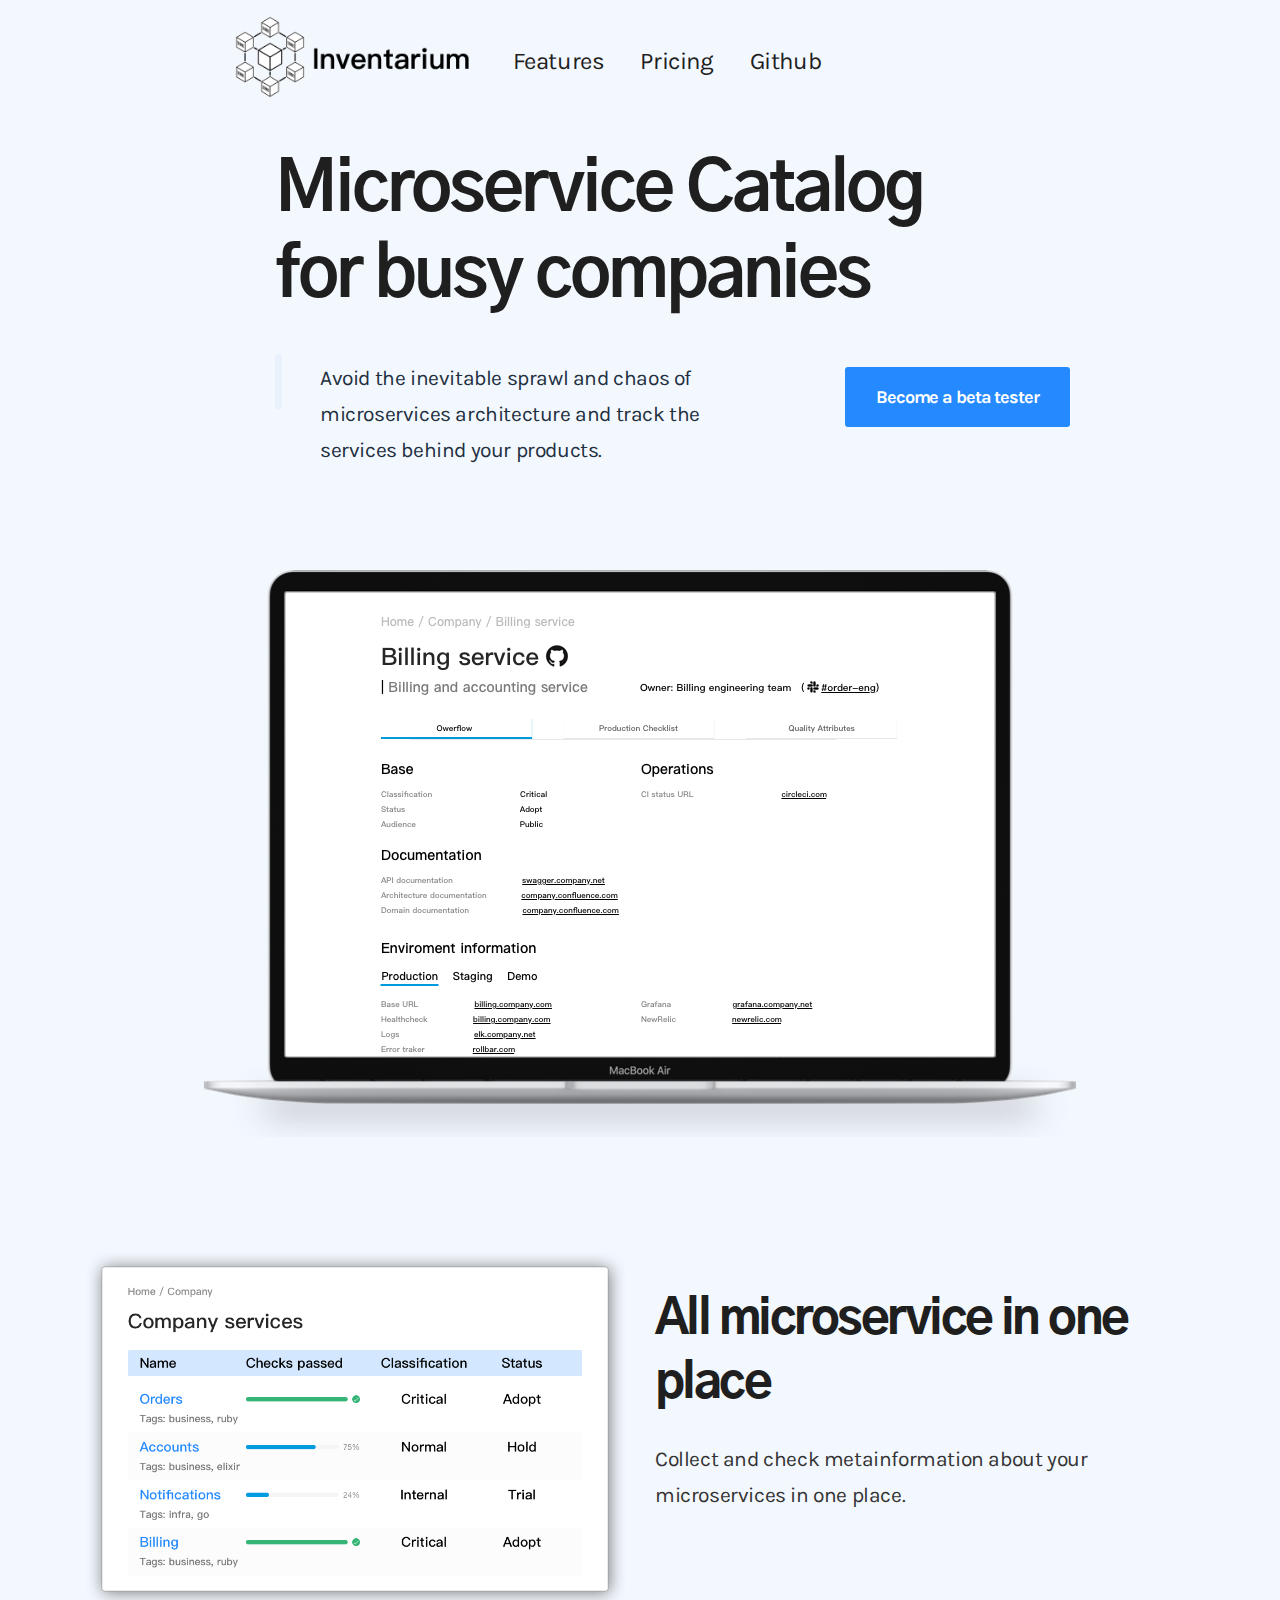
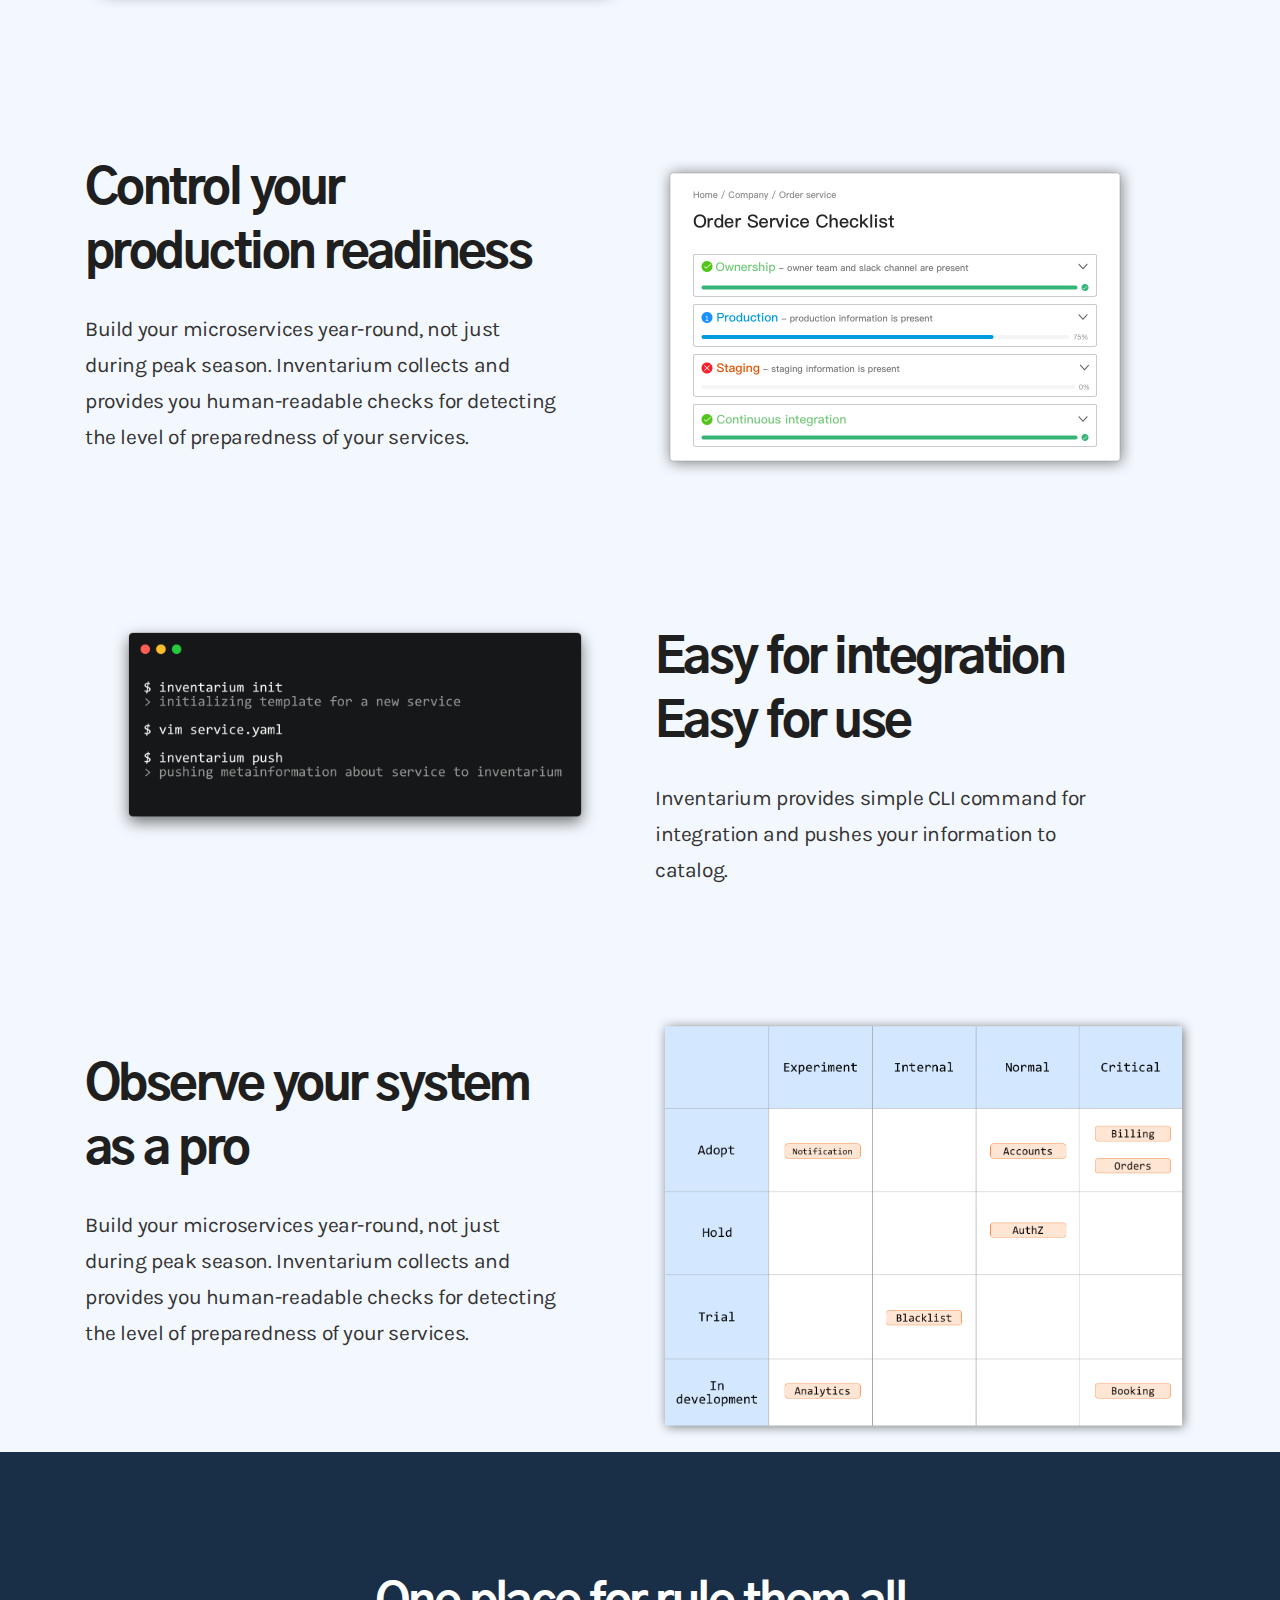
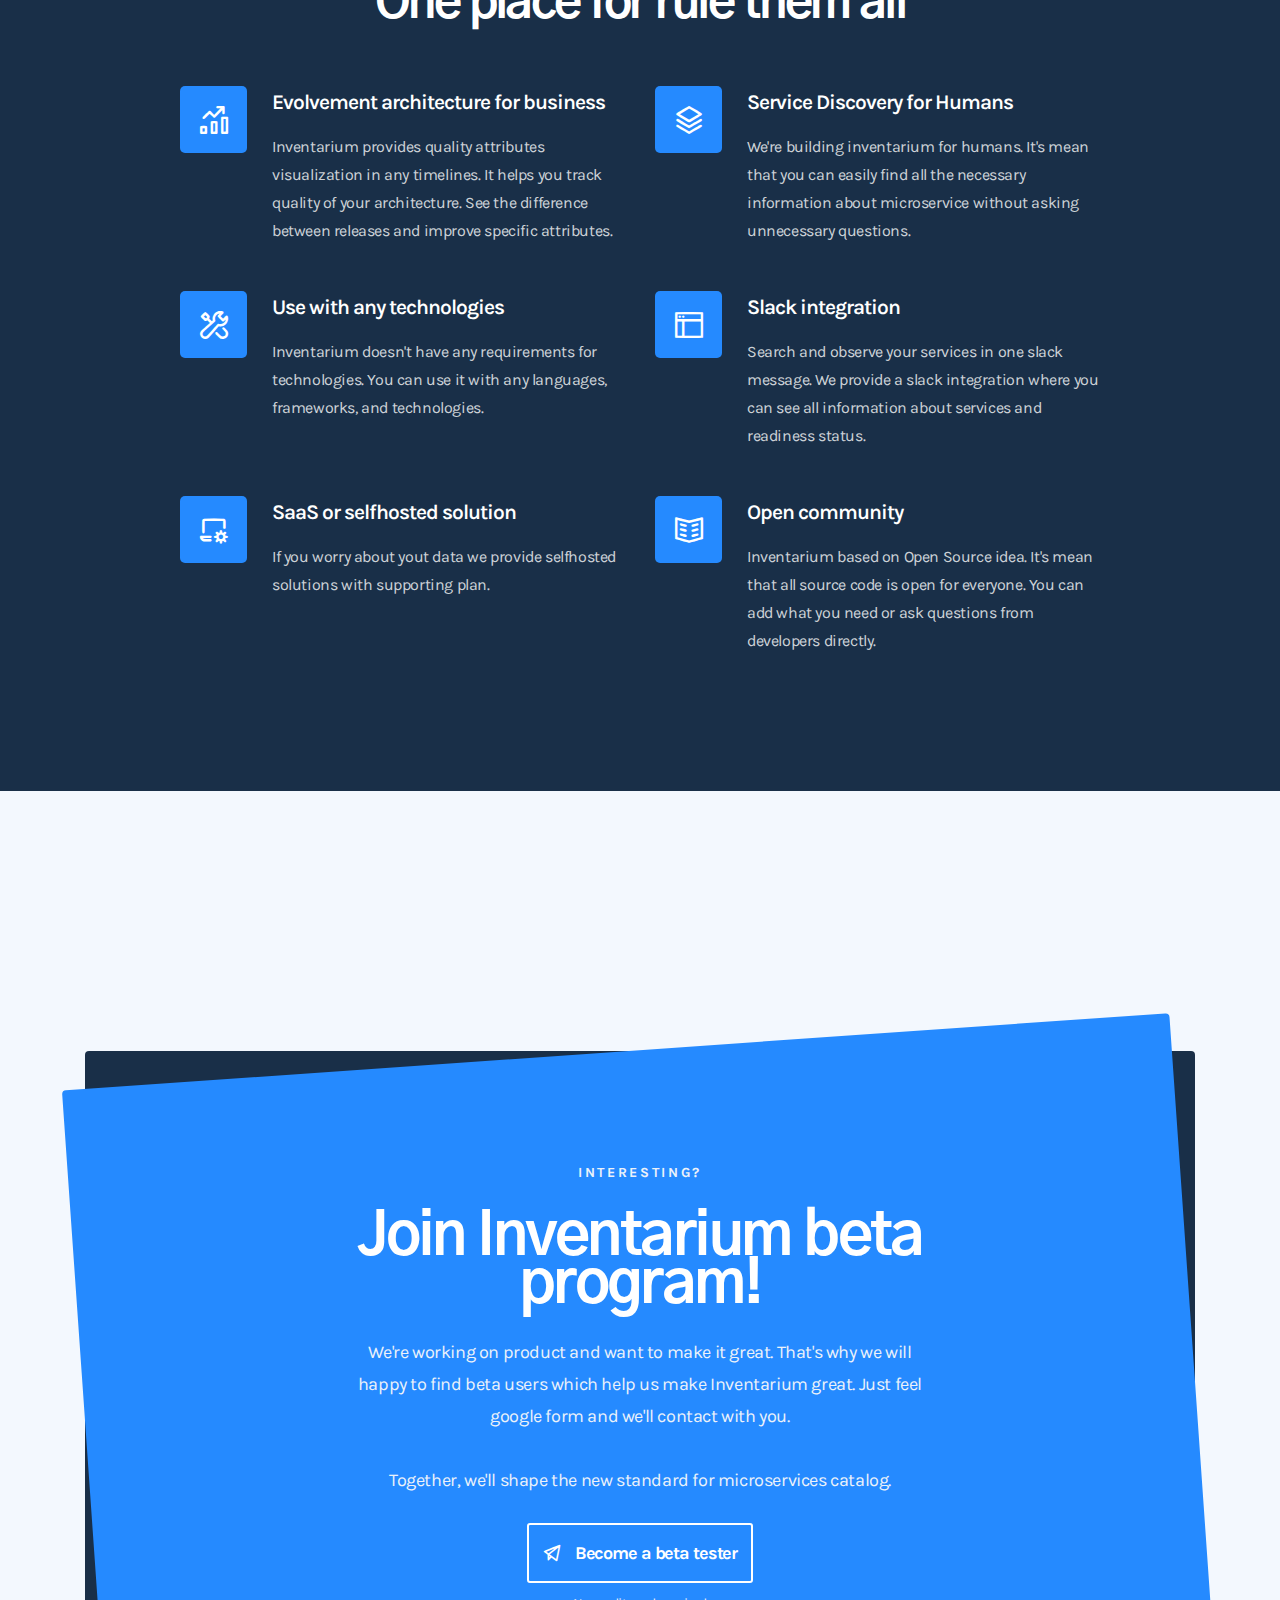
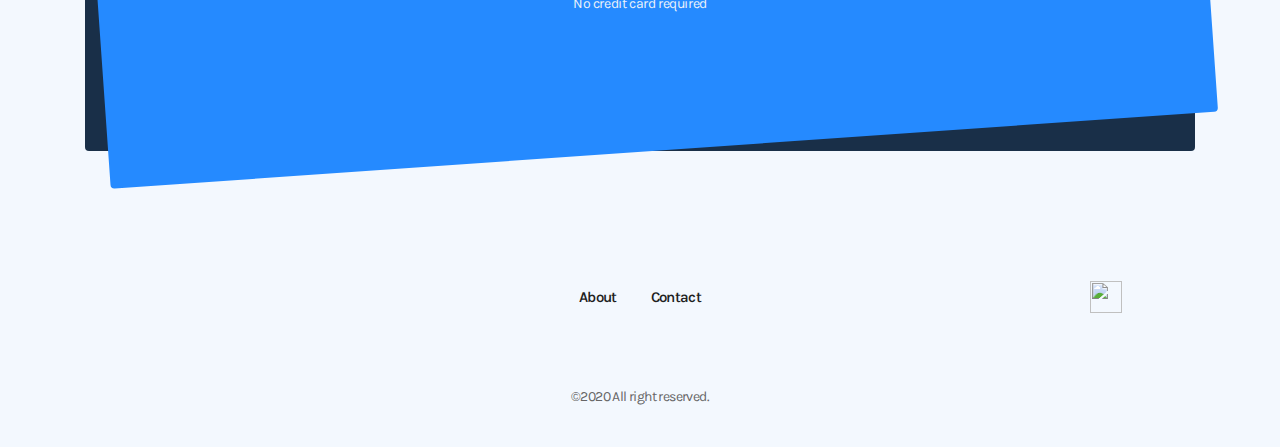
==== index.html @ 191ea0f0 "Fix css" ====
<!DOCTYPE html>
<html lang="en">
  <head>
    <meta charset="utf-8">
    <meta http-equiv="X-UA-Compatible" content="IE=edge">
    <meta name="description" content="Microservice Catalog for busy companies" />
    <meta name="keywords" content="microservice catalog inventory inventarium services architecture"/>
    <meta name="author" content="Anton Davydov">
    <meta content="width=device-width, initial-scale=1.0" name="viewport" />
    <link href="/images/favicon.ico" rel="icon" type="image/ico" />

    <title>Inventarium | Microservice Catalog for busy companies</title>

    <link rel="stylesheet" href="./plugins/bootstrap-4.3.1/css/bootstrap.min.css">
    <link rel="stylesheet" href="./plugins/meanmenu/meanmenu.css">
    <!-- fonts -->
    <link rel="stylesheet" href="./fonts/ep-icon-fonts/css/ep-font.css">

    <link rel="stylesheet" href="./stylesheets/index.css" />

    <!-- Vendor JS-->
    <script src="./plugins/jquery/jquery.min.js"></script>
    <!-- Plugins JS -->
    <script src="./plugins/slick-1.8.1/slick.min.js"></script>
    <script src="./plugins/meanmenu/jquery.meanmenu.js"></script>
    <script src="./js/active.js"></script>
  </head>
  <body>
    <div class="landing-wrapper">
      <header class="site-header">
        <div class="container">
          <div class="row justify-content-center align-items-center position-relative">
            <div class="col-sm-4 col-6 col-lg-4 col-xl-3 order-lg-1">
              <div class="brand">
                <a href=""><img src="images/main-logo.png" alt="" /></a>
              </div>
            </div>

            <div class="col-sm-4 col-6 col-lg-9 col-xl-6 position-static order-lg-2">
              <div class="main-navigation">
                <ul class="main-menu">
                  <li class="menu-item"><a href="#features">Features</a></li>
                  <li class="menu-item"><a href="#pricing">Pricing</a></li>

                  <li class="menu-item"><a href="https://github.com/inventarium-org">Github</a></li>
                </ul>
              </div>
              <div class="mobile-menu"></div>
            </div>

          </div>
        </div>
      </header>

      <div class="hero-area pt-4 pt-lg-5">
        <div class="float-shapes">
        </div>
        <div class="container">
          <div class="row justify-content-center justify-content-lg-start">
            <div class="col-md-8 col-lg-8 offset-lg-2">
              <h1 class="main-title">Microservice Catalog for busy companies</h1>
            </div>
            <div class="col-md-8 col-lg-6 offset-lg-2">
              <div class="hero-content-wrapper">
                <div class="main-content">
                  <p>Avoid the inevitable sprawl and chaos of microservices architecture and track the services behind your products.</p>
                </div>
              </div>
            </div>
            <div class="col-lg-4 pt-lg-5">
              <div class="hero-btn">
                <a href="https://forms.gle/z79VSHeKdXQf4sD47" class="btn btn--primary btn-height-60">Become a beta tester</a>
              </div>
            </div>
            <div class="col-lg-12">
              <div class="hero-img">
                <img src="images/service-main.png" alt="">
              </div>
            </div>
          </div>

        </div>
      </div>

      <!-- Client-Section -->

      <!-- <section class="client&#45;section"> -->
      <!--     <div class="container"> -->
      <!--         <div class="client&#45;brand&#45;wrapper"> -->
      <!--             <div class="single&#45;brand"> -->
      <!--                 <img src="images/logo&#45;5.png" alt=""/> -->
      <!--             </div> -->
      <!--          -->
      <!--             <div class="single&#45;brand"> -->
      <!--                 <img src="images/logo&#45;4.png" alt=""> -->
      <!--             </div> -->
      <!--          -->
      <!--             <div class="single&#45;brand"> -->
      <!--                 <img src="images/logo&#45;3.png" alt=""> -->
      <!--             </div> -->
      <!--          -->
      <!--             <div class="single&#45;brand"> -->
      <!--                 <img src="images/logo&#45;2.png" alt=""> -->
      <!--             </div> -->
      <!--          -->
      <!--             <div class="single&#45;brand"> -->
      <!--                 <img src="images/logo&#45;1.png" alt=""> -->
      <!--             </div> -->
      <!--         </div> -->
      <!--  -->
      <!--     </div> -->
      <!-- </section> -->

      <!-- Content Area 01-->
      <section class="content-section-01" id="features">
        <div class="container">
          <div class="row">
            <div class="col-lg-6 col-md-6 col-sm-8">
              <div class="content-image">
                <img src="./images/services-list.png" alt="">
              </div>
            </div>

            <div class="col-lg-6  col-md-6">
              <div class="content-right-content">
                <h2>All microservice in one place</h2>
                <p>
                  Collect and check metainformation about your microservices in one place.
                </p>
              </div>
            </div>
          </div>
        </div>
      </section>

      <!-- Content Area 02 -->
      <section class="content-section-02">
        <div class="container">
          <div class="row ">
            <div class="col-xl-6 col-sm-10 col-md-6 col-10 order-md-2 offset-m-1 d-md-block">
              <div class="content-image content-right-content">
                <img src="./images/checklist.png" alt="">
              </div>
            </div>
            <div class="col-xl-6 col-sm-12 col-md-6 order-md-1">
              <div class="content-text content-left-content">
                <h2>Control your production readiness</h2>
                <p>
                  Build your microservices year-round, not just during peak season.
                  Inventarium collects and provides you human-readable checks for detecting the level of preparedness of your services.
                </p>
              </div>
            </div>
          </div>
        </div>
      </section>


      <!-- Content Area -->
      <section class="content-section-03">
        <div class="container">
          <div class="row">
            <div class="col-xl-6 col-sm-6 col-md-6 col-10 d-md-block">
              <div class="content-img">
                <img src="./images/content-cli-usage.png" alt="">
              </div>
            </div>
            <div class="col-xl-6 col-md-6 offset-m-1 col-sm-12">
              <div class="content-right-content">
                <h2>Easy for integration
                  <br />
                  Easy for use</h2>
                <p>
                Inventarium provides simple CLI command for integration and pushes your information to catalog.
                </p>
              </div>
            </div>
          </div>
        </div>
      </section>

      <section class="content-section-04">
        <div class="container">
          <div class="row ">
            <div class="col-xl-6 col-sm-10 col-md-6 col-10 order-md-2 offset-m-1 d-md-block">
              <div class="content-image">
                <img src="./images/attributes-matrix.png" alt="">
              </div>
            </div>
            <div class="col-xl-6 col-sm-12 col-md-6 order-md-1">
              <div class="content-text content-left-content">
                <h2>Observe your system as a pro</h2>
                <p>
                  Build your microservices year-round, not just during peak season.
                  Inventarium collects and provides you human-readable checks for detecting the level of preparedness of your services.
                </p>
              </div>
            </div>
          </div>
        </div>
      </section>

      <section class="content-section-04">
        <div class="container">
          <div class="row ">
            <br />
          </div>
        </div>
      </section>

      <!-- Feature Area-->
      <section class="feature-section">
        <div class="container">
          <div class="row justify-content-center">
            <div class="col-lg-8">
              <div class="section-title">
                <h2>One place for rule them all</h2>
                <p>
                </p>
              </div>
            </div>
          </div>
          <div class="row justify-content-center">
            <div class="col-lg-10">
              <div class="row mb-d-30">
                <div class="col-sm-6 mb--30">
                  <div class="feature-widget">
                    <div class="widget-icon">
                      <i class="icon icon-chart-bar-33"></i>
                    </div>
                    <div class="content">
                      <h5>Evolvement architecture for business</h5>
                      
                      <p>
                        Inventarium provides quality attributes visualization in any timelines.
                        It helps you track quality of your architecture. See the difference between releases and improve specific attributes.
                      </p>
                    </div>
                  </div>
                </div>
                <div class="col-sm-6 mb--30">
                  <div class="feature-widget">
                    <div class="widget-icon">
                      <i class="icon icon-layers-3"></i>
                    </div>
                    <div class="content">
                      <h5>Service Discovery for Humans</h5>
                      <p>
                        We're building inventarium for humans. It's mean that you can easily find all the necessary information about microservice without asking unnecessary questions.
                      </p>
                    </div>
                  </div>
                </div>
                <div class="col-sm-6 mb--30">
                  <div class="feature-widget">
                    <div class="widget-icon">
                      <i class="icon icon-settings"></i>
                    </div>
                    <div class="content">
                      <h5>Use with any technologies</h5>
                      <p>
                        Inventarium doesn't have any requirements for technologies. You can use it with any languages, frameworks, and technologies.
                      </p>
                    </div>
                  </div>
                </div>
                <div class="col-sm-6 mb--30">
                  <div class="feature-widget">
                    <div class="widget-icon">
                      <i class="icon icon-webpage"></i>
                    </div>
                    <div class="content">
                      <h5>Slack integration</h5>
                      <p>
                        Search and observe your services in one slack message. We provide a slack integration where you can see all information about services and readiness status.
                      </p>
                    </div>
                  </div>
                </div>
                <div class="col-sm-6 mb--30">
                  <div class="feature-widget">
                    <div class="widget-icon">
                      <i class="icon icon-l-settings"></i>
                    </div>
                    <div class="content">
                      <h5>SaaS or selfhosted solution</h5>
                      <p>
                        If you worry about yout data we provide selfhosted solutions with supporting plan.
                      </p>
                    </div>
                  </div>
                </div>
                <div class="col-sm-6 mb--30">
                  <div class="feature-widget">
                    <div class="widget-icon">
                      <i class="icon icon-book-open-2"></i>
                    </div>
                    <div class="content">
                      <h5>Open community</h5>
                      <p>
                        Inventarium based on Open Source idea. It's mean that all source code is open for everyone. You can add what you need or ask questions from developers directly.
                      </p>
                    </div>
                  </div>
                </div>
              </div>
            </div>
          </div>
        </div>
      </section>

      <!-- Testimonial Area  TODO: introduce it in future -->
      <section class="testimonial-section">
        <div class="container">
          <div class="row justify-content-center">
            <div class="col-lg-8">
              <!-- <div class="section&#45;title"> -->
              <!--   <h2>30,000+ Customers Trust Us</h2> -->
              <!--   <p>We designed and tested prototypes that helped identify pain points in the account -->
              <!--   creation process. Together, we shaped the new standard.</p> -->
              <!-- </div> -->
            </div>
          </div>
        </div>
      </section>

      <!-- Cta Section -->
      <section class="cta-section">
        <div class="container">
          <div class="cta-inner-wrapper">
            <div class="row justify-content-center">
              <div class="col-xl-7 col-lg-8">
                <div class="cta-content">
                  <span class="title-small-text">Interesting?</span>

                  <h2>Join Inventarium beta program!</h2>

                  <p>
                    We're working on product and want to make it great. That's why we will happy to find beta users which help us make Inventarium great. Just feel google form and we'll contact with you.
                    <br />
                    <br />
                    Together, we'll shape the new standard for microservices catalog.
                  </p>

                  <div class="cta-btn">
                    <a href="https://forms.gle/z79VSHeKdXQf4sD47" class="btn btn-outlined--white btn-with-icon btn-height-100">
                      <i class="icon icon-send"></i> Become a beta tester
                    </a>

                    <p class="extra-info-text">No credit card required</p>
                  </div>
                </div>
              </div>
            </div>
          </div>
        </div>
      </section>

      <section class="footer-section">
        <div class="container">
          <div class="row align-items-center text-center">
            <div class="col-lg-2 col-md-3 ">
            </div>

            <div class="col-lg-6 col-md-6  offset-lg-1">
              <ul class="nav footer-nav">
                <li class="nav-item">
                  <a class="nav-link active" href="#">About </a>
                </li>
                <li class="nav-item">
                  <a class="nav-link" href="#">Contact</a>
                </li>
              </ul>
            </div>


            <div class="col-lg-2 col-md-3 offset-lg-1">
              <ul class="footer-social-list">
                <li>
                  <a href="https://github.com/inventarium-org">
                    <img height="32" width="32" src="https://unpkg.com/simple-icons@v2/icons/github.svg" />
                  </a>
                </li>
              </ul>
            </div>

          </div>
          <div class="copyright">
            <p>©2020 All right reserved. </p>
          </div>
        </div>
      </section>
    </div>

    <!-- Global site tag (gtag.js) - Google Analytics -->
    <script async src="https://www.googletagmanager.com/gtag/js?id=UA-89570219-3"></script>
    <script>
      window.dataLayer = window.dataLayer || [];
      function gtag(){dataLayer.push(arguments);}
      gtag('js', new Date());

      gtag('config', 'UA-89570219-3');
    </script>
  </body>
</html>
---- fonts/ep-icon-fonts/css/ep-font.css ----
/*--------------------------------

ep Web Font
Generated using nucleoapp.com

-------------------------------- */
@font-face {
  font-family: 'ep';
  src: url('../fonts/ep.eot');
  src: url('../fonts/ep.eot') format('embedded-opentype'), url('../fonts/ep.woff2') format('woff2'), url('../fonts/ep.woff') format('woff'), url('../fonts/ep.ttf') format('truetype'), url('../fonts/ep.svg') format('svg');
  font-weight: normal;
  font-style: normal;
}
/*------------------------
	base class definition
-------------------------*/
.icon {
  display: inline-block;
  font: normal normal normal 1em/1 'ep';
  speak: none;
  text-transform: none;
  /* Better Font Rendering */
  -webkit-font-smoothing: antialiased;
  -moz-osx-font-smoothing: grayscale;
}
/*------------------------
  change icon size
-------------------------*/
/* relative units */
.icon-sm {
  font-size: 0.8em;
}
.icon-lg {
  font-size: 1.2em;
}
/* absolute units */
.icon-16 {
  font-size: 16px;
}
.icon-32 {
  font-size: 32px;
}
/*----------------------------------
  add a square/circle background
-----------------------------------*/
.icon-bg-square,
.icon-bg-circle {
  padding: 0.35em;
  background-color: #eee;
}
.icon-bg-circle {
  border-radius: 50%;
}
/*------------------------------------
  use icons as list item markers
-------------------------------------*/
.icon-ul {
  padding-left: 0;
  list-style-type: none;
}
.icon-ul > li {
  display: flex;
  align-items: flex-start;
  line-height: 1.4;
}
.icon-ul > li > .icon {
  margin-right: 0.4em;
  line-height: inherit;
}
/*------------------------
  spinning icons
-------------------------*/
.icon-is-spinning {
  -webkit-animation: icon-spin 2s infinite linear;
  -moz-animation: icon-spin 2s infinite linear;
  animation: icon-spin 2s infinite linear;
}
@-webkit-keyframes icon-spin {
  0% {
    -webkit-transform: rotate(0deg);
  }
  100% {
    -webkit-transform: rotate(360deg);
  }
}
@-moz-keyframes icon-spin {
  0% {
    -moz-transform: rotate(0deg);
  }
  100% {
    -moz-transform: rotate(360deg);
  }
}
@keyframes icon-spin {
  0% {
    -webkit-transform: rotate(0deg);
    -moz-transform: rotate(0deg);
    -ms-transform: rotate(0deg);
    -o-transform: rotate(0deg);
    transform: rotate(0deg);
  }
  100% {
    -webkit-transform: rotate(360deg);
    -moz-transform: rotate(360deg);
    -ms-transform: rotate(360deg);
    -o-transform: rotate(360deg);
    transform: rotate(360deg);
  }
}
/*------------------------
  rotated/flipped icons
-------------------------*/
.icon-rotate-90 {
  filter: progid:DXImageTransform.Microsoft.BasicImage(rotation=1);
  -webkit-transform: rotate(90deg);
  -moz-transform: rotate(90deg);
  -ms-transform: rotate(90deg);
  -o-transform: rotate(90deg);
  transform: rotate(90deg);
}
.icon-rotate-180 {
  filter: progid:DXImageTransform.Microsoft.BasicImage(rotation=2);
  -webkit-transform: rotate(180deg);
  -moz-transform: rotate(180deg);
  -ms-transform: rotate(180deg);
  -o-transform: rotate(180deg);
  transform: rotate(180deg);
}
.icon-rotate-270 {
  filter: progid:DXImageTransform.Microsoft.BasicImage(rotation=3);
  -webkit-transform: rotate(270deg);
  -moz-transform: rotate(270deg);
  -ms-transform: rotate(270deg);
  -o-transform: rotate(270deg);
  transform: rotate(270deg);
}
.icon-flip-y {
  filter: progid:DXImageTransform.Microsoft.BasicImage(rotation=0);
  -webkit-transform: scale(-1, 1);
  -moz-transform: scale(-1, 1);
  -ms-transform: scale(-1, 1);
  -o-transform: scale(-1, 1);
  transform: scale(-1, 1);
}
.icon-flip-x {
  filter: progid:DXImageTransform.Microsoft.BasicImage(rotation=2);
  -webkit-transform: scale(1, -1);
  -moz-transform: scale(1, -1);
  -ms-transform: scale(1, -1);
  -o-transform: scale(1, -1);
  transform: scale(1, -1);
}
/*------------------------
	icons
-------------------------*/

.icon-cloud-download-95::before {
  content: "\ea02";
}

.icon-home-minimal::before {
  content: "\ea03";
}

.icon-single-04::before {
  content: "\ea04";
}

.icon-users-mm::before {
  content: "\ea05";
}

.icon-webpage::before {
  content: "\ea06";
}

.icon-layout-25::before {
  content: "\ea07";
}

.icon-analytics::before {
  content: "\ea08";
}

.icon-chart-pie-36::before {
  content: "\ea09";
}

.icon-chart-bar-33::before {
  content: "\ea0a";
}

.icon-single-copy-06::before {
  content: "\ea0b";
}

.icon-home::before {
  content: "\ea0c";
}

.icon-single-content-03::before {
  content: "\ea0d";
}

.icon-bell-53::before {
  content: "\ea0e";
}

.icon-email-84::before {
  content: "\ea0f";
}

.icon-send::before {
  content: "\ea10";
}

.icon-at-sign::before {
  content: "\ea11";
}

.icon-attach-87::before {
  content: "\ea12";
}

.icon-edit-72::before {
  content: "\ea13";
}

.icon-tail-right::before {
  content: "\ea14";
}

.icon-minimal-right::before {
  content: "\ea15";
}

.icon-tail-left::before {
  content: "\ea16";
}

.icon-minimal-left::before {
  content: "\ea17";
}

.icon-tail-up::before {
  content: "\ea18";
}

.icon-minimal-up::before {
  content: "\ea19";
}

.icon-minimal-down::before {
  content: "\ea1a";
}

.icon-tail-down::before {
  content: "\ea1b";
}

.icon-settings-gear-64::before {
  content: "\ea1c";
}

.icon-settings::before {
  content: "\ea1d";
}

.icon-menu-dots::before {
  content: "\ea1e";
}

.icon-menu-left::before {
  content: "\ea1f";
}

.icon-funnel-40::before {
  content: "\ea20";
}

.icon-filter::before {
  content: "\ea21";
}

.icon-preferences-circle::before {
  content: "\ea22";
}

.icon-check-2::before {
  content: "\ea23";
}

.icon-cart-simple::before {
  content: "\ea24";
}

.icon-cart-9::before {
  content: "\ea25";
}

.icon-card-update::before {
  content: "\ea26";
}

.icon-basket::before {
  content: "\ea27";
}

.icon-check-circle-07::before {
  content: "\ea28";
}

.icon-simple-remove::before {
  content: "\ea29";
}

.icon-circle-remove::before {
  content: "\ea2a";
}

.icon-alert-circle-exc::before {
  content: "\ea2b";
}

.icon-bug::before {
  content: "\ea2c";
}

.icon-share-66::before {
  content: "\ea2d";
}

.icon-time-3::before {
  content: "\ea2e";
}

.icon-time::before {
  content: "\ea2f";
}

.icon-coffee::before {
  content: "\ea30";
}

.icon-smile::before {
  content: "\ea31";
}

.icon-sad::before {
  content: "\ea32";
}

.icon-broken-heart::before {
  content: "\ea33";
}

.icon-heart-2::before {
  content: "\ea34";
}

.icon-pin-3::before {
  content: "\ea35";
}

.icon-marker-3::before {
  content: "\ea36";
}

.icon-globe-2::before {
  content: "\ea37";
}

.icon-world-2::before {
  content: "\ea38";
}

.icon-phone-2::before {
  content: "\ea39";
}

.icon-check-square-11::before {
  content: "\ea3a";
}

.icon-wallet-90::before {
  content: "\ea3b";
}

.icon-credit-card::before {
  content: "\ea3c";
}

.icon-payment::before {
  content: "\ea3d";
}

.icon-tag::before {
  content: "\ea3e";
}

.icon-tag-cut::before {
  content: "\ea3f";
}

.icon-tag-content::before {
  content: "\ea40";
}

.icon-flag-diagonal-33::before {
  content: "\ea41";
}

.icon-triangle-right-17::before {
  content: "\ea47";
}

.icon-puzzle-10::before {
  content: "\ea48";
}

.icon-triangle-right-17-2::before {
  content: "\ea49";
}

.icon-btn-play::before {
  content: "\ea4a";
}

.icon-btn-play-2::before {
  content: "\ea4b";
}

.icon-menu-34::before {
  content: "\ea4c";
}

.icon-menu-left-2::before {
  content: "\ea4d";
}

.icon-heart-2-2::before {
  content: "\ea4e";
}

.icon-single-04-2::before {
  content: "\ea4f";
}

.icon-users-mm-2::before {
  content: "\ea50";
}

.icon-l-settings::before {
  content: "\ea51";
}

.icon-book-open-2::before {
  content: "\ea52";
}

.icon-layers-3::before {
  content: "\ea53";
}


.icon-tablet-mobile::before {
  content: "\ea5b";
}

.icon-logo-github {
}
---- stylesheets/index.css ----
/* ------------------------- SETTING start ------------------------------- */
/*=== Media Query ===*/
/* Reset CSS */
@import url("https://fonts.googleapis.com/css?family=Karla:400,400i,700,700i&display=swap");
@import url("https://fonts.googleapis.com/css?family=Gothic+A1:100,200,300,400,500,600,700,800,900&display=swap");
* {
  margin: 0;
  padding: 0;
  -webkit-box-sizing: border-box;
          box-sizing: border-box;
}

body {
  font-family: 'Karla', sans-serif;
  font-size: 14px;
  line-height: 1;
  color: #1f1f1f;
}

h1,
h2,
h3,
h4,
h5,
h6 {
  padding: 0;
  margin: 0;
  line-height: 1;
  font-weight: 700;
}

a,
span {
  display: inline-block;
}

a {
  -webkit-transition: 0.4s;
  transition: 0.4s;
  color: inherit;
}

a:focus {
  outline: none !important;
}

a:hover {
  text-decoration: none;
}

a:visited {
  text-decoration: none;
}

input[type=number]::-webkit-inner-spin-button,
input[type=number]::-webkit-outer-spin-button {
  -webkit-appearance: none;
  margin: 0;
}

ul {
  list-style: none;
  margin: 0;
}

img {
  max-width: 100%;
}

p {
  line-height: 26px;
  font-size: 15px;
}

p.lg {
  font-size: 16px;
}

p.sm {
  font-size: 12px;
}

@media (min-width: 768px) {
  p {
    line-height: 32px;
  }
}

span {
  font-size: 12px;
}

.btn:focus,
.btn:active {
  -webkit-box-shadow: none;
          box-shadow: none;
}

button {
  cursor: pointer;
  background: transparent;
  border: none;
}

button:focus {
  outline: none;
}

.card {
  border: none;
  border-radius: 0;
}

/* Slick Slider Resets */
.slick-slide:focus {
  outline: none;
}

.slick-slide:focus a:focus {
  outline: none;
}

input[type="number"]::-webkit-outer-spin-button,
input[type="number"]::-webkit-inner-spin-button {
  -webkit-appearance: none;
  margin: 0;
}

input[type="number"] {
  -moz-appearance: textfield;
}

/* Common Classes */
.section-padding {
  padding-top: 120px;
  padding-bottom: 120px;
}

/* Typography */
.title-large {
  font-size: 38px;
}

.title-mid {
  font-size: 21px;
}

/* Background Image */
.bg-image {
  background-size: cover;
  background-position: center;
  background-repeat: no-repeat;
}

/* Buttons */
.btn {
  font-family: 'Karla', sans-serif;
  letter-spacing: -1.12px;
  font-weight: 700;
  font-size: 18px;
  -webkit-transition: .4s;
  transition: .4s;
  border-radius: 3px;
  display: -webkit-inline-box;
  display: -ms-inline-flexbox;
  display: inline-flex;
  -webkit-box-align: center;
      -ms-flex-align: center;
          align-items: center;
  -webkit-box-pack: center;
      -ms-flex-pack: center;
          justify-content: center;
  height: 50px;
}

.btn--primary {
  background-color: #258aff;
  color: #FFF;
}

.btn--primary:hover {
  background-color: rgba(37, 138, 255, 0.8);
  color: #fff;
}

.btn-outlined--primary {
  background-color: transparent;
  color: #258aff;
  border: 2px solid #258aff;
}

.btn-outlined--primary:hover {
  background-color: #258aff;
  color: #fff;
}

.btn-outlined--white {
  color: #fff;
  border: 2px solid #fff;
}

.btn-outlined--white:hover {
  background-color: #fff;
  color: #000;
  border-color: #fff;
}

.btn-height-60 {
  height: 60px;
  padding-right: 30px;
  padding-left: 30px;
}

/* Go from zero to full opacity */
@-webkit-keyframes fadeEffect {
  from {
    opacity: 0;
  }
  to {
    opacity: 1;
  }
}
@keyframes fadeEffect {
  from {
    opacity: 0;
  }
  to {
    opacity: 1;
  }
}

/* Margin  */
.mb-d-30 {
  margin-bottom: -30px;
}

.mb--30 {
  margin-bottom: 30px;
}

.mb--65 {
  margin-bottom: 65px;
}

.rotate-45 {
  -webkit-transform: rotate(45deg);
          transform: rotate(45deg);
}

.form-control:focus {
  -webkit-box-shadow: none;
          box-shadow: none;
}
/*# sourceMappingURL=settings.css.map */

/* ------------------------- SETTING END ------------------------------- */

.landing-wrapper {
  background: #f3f8fe;
}

/* /////////////////////////// 
    Header Area
//////////////////////////// */
@media (min-width: 768px) {
  .site-header {
    padding-top: 20px;
  }
}

@media (min-width: 992px) {
  .site-header {
    padding-top: 15px;
  }
}

.main-navigation {
  margin-top: 8px;
}

.site-header .main-menu {
  margin: 0 -18px;
}

@media (min-width: 992px) {
  .main-menu {
    display: -webkit-box;
    display: -ms-flexbox;
    display: flex;
  }
}

@media (min-width: 992px) {
  .main-menu > li > a {
    font-size: 24px;
    font-weight: 400;
    letter-spacing: -0.4px;
    color: #1f1f1f;
    padding: 18px;
  }
}

.main-menu > li > a:hover {
  color: #258aff;
}

@media (min-width: 992px) {
  .main-menu .has-dropdown {
    position: relative;
    z-index: 99;
  }
}

@media (min-width: 992px) {
  .main-menu .has-dropdown:hover .menu-dropdown {
    top: 100%;
    opacity: 1;
    pointer-events: visible;
  }
}

.main-menu .has-dropdown:hover .menu-dropdown p {
  margin-bottom: 0;
}

@media (min-width: 992px) {
  .main-menu .menu-dropdown {
    display: -webkit-box;
    display: -ms-flexbox;
    display: flex;
    top: 110%;
    position: absolute;
    -ms-flex-wrap: wrap;
        flex-wrap: wrap;
    min-width: 530px;
    -webkit-box-shadow: 0 12px 24px rgba(0, 0, 0, 0.03);
            box-shadow: 0 12px 24px rgba(0, 0, 0, 0.03);
    border-radius: 8px;
    border: 1px solid #e5e5e5;
    background-color: #ffffff;
    padding: 30px 30px 0px;
    z-index: 99;
    opacity: 0;
    -webkit-transition: opacity .4s,top .4s;
    transition: opacity .4s,top .4s;
    pointer-events: none;
  }
}

@media (min-width: 992px) {
  .main-menu .menu-dropdown .single-item {
    -webkit-box-flex: calc(50% - 20px);
        -ms-flex: calc(50% - 20px);
            flex: calc(50% - 20px);
    max-width: calc(50% - 20px);
    margin-bottom: 20px;
  }
}

@media (min-width: 992px) {
  .main-menu .menu-dropdown .single-item:hover a h3 {
    color: #258aff;
  }
}

.main-menu .menu-dropdown .single-item a h3 {
  color: #1f1f1f;
  font-size: 16px;
  font-weight: 700;
  letter-spacing: -0.4px;
  -webkit-transition: .4s;
  transition: .4s;
  padding: 0;
}

.main-menu .menu-dropdown .single-item a p {
  margin-bottom: 0;
}

.main-menu .menu-dropdown .single-item p {
  color: #878b90;
  font-size: 14px;
  font-weight: 400;
  letter-spacing: -0.35px;
}

@media (min-width: 992px) {
  .main-menu .menu-dropdown .single-item:nth-child(odd) {
    margin-right: 40px;
  }
}

.header-btns {
  display: -webkit-box;
  display: -ms-flexbox;
  display: flex;
  -webkit-box-align: center;
      -ms-flex-align: center;
          align-items: center;
  -webkit-box-pack: end;
      -ms-flex-pack: end;
          justify-content: flex-end;
}

@media (min-width: 992px) {
  .header-btns {
    -webkit-box-pack: center;
        -ms-flex-pack: center;
            justify-content: center;
  }
}

.header-btns .btn-1 {
  color: #1f1f1f;
  font-family: 'Karla', sans-serif;
  font-size: 16px;
  font-weight: 400;
  letter-spacing: -1px;
  margin: 0 14px;
}

.header-btns .btn-outlined {
  border: 1px solid #1f1f1f;
  height: 40px;
  width: 85px;
  display: -webkit-box;
  display: -ms-flexbox;
  display: flex;
  -webkit-box-align: center;
      -ms-flex-align: center;
          align-items: center;
  -webkit-box-pack: center;
      -ms-flex-pack: center;
          justify-content: center;
}

.header-btns .btn-2 {
  width: 137px;
  height: 40px;
  border-radius: 3px;
  background-color: #258aff;
  display: -webkit-box;
  display: -ms-flexbox;
  display: flex;
  -webkit-box-align: center;
      -ms-flex-align: center;
          align-items: center;
  -webkit-box-pack: center;
      -ms-flex-pack: center;
          justify-content: center;
}

.header-btns .btn-2 a {
  color: #ffffff;
  font-family: 'Karla', sans-serif;
  font-size: 16px;
  font-weight: 400;
  letter-spacing: -1px;
}

/*  Mobile Menu / Mean Menu Reset  */
.mobile-menu.mean-container .mean-bar {
  position: static;
  float: none;
  background: transparent;
}

.mobile-menu.mean-container .mean-bar .meanmenu-reveal {
  text-indent: 0 !important;
  position: relative;
  font-size: 21px;
  color: #1f1f1f;
  display: -webkit-box;
  display: -ms-flexbox;
  display: flex;
  -webkit-box-align: center;
      -ms-flex-align: center;
          align-items: center;
  -webkit-box-pack: center;
      -ms-flex-pack: center;
          justify-content: center;
  height: 42px;
  width: 42px;
  margin-left: auto;
  margin-right: -24px;
}

.mobile-menu.mean-container .mean-bar .mean-expand {
  font-size: 0 !important;
  padding: 0 !important;
  height: 42px;
  width: 42px;
}

.mobile-menu.mean-container .mean-bar .mean-expand:before {
  position: absolute;
  display: inline-block;
  font: normal normal normal 32px/1 'ep';
  content: "\ea1a";
  font-size: 15px;
  color: #7c7373;
  -webkit-transform: rotate(0deg);
          transform: rotate(0deg);
  -webkit-transition: -webkit-transform .3s;
  transition: -webkit-transform .3s;
  transition: transform .3s;
  transition: transform .3s, -webkit-transform .3s;
  left: 0;
  right: 0;
  height: 100%;
  width: 100%;
  display: -webkit-box;
  display: -ms-flexbox;
  display: flex;
  -webkit-box-align: center;
      -ms-flex-align: center;
          align-items: center;
  -webkit-box-pack: center;
      -ms-flex-pack: center;
          justify-content: center;
}

.mobile-menu.mean-container .mean-bar .mean-expand.mean-clicked {
  -webkit-transform: rotate(180deg);
          transform: rotate(180deg);
}

.mobile-menu.mean-container .mean-bar .mean-expand:hover {
  background: transparent;
}

.mobile-menu.mean-container .mean-bar .mean-nav {
  float: none;
  margin-top: 0;
  position: absolute;
  left: 0;
  border: 0;
  z-index: 888;
  background: #fff;
}

.mobile-menu.mean-container .mean-bar .mean-nav .main-menu {
  border: 1px solid #e5e5e5;
  -webkit-box-shadow: 0 12px 24px rgba(0, 0, 0, 0.03);
          box-shadow: 0 12px 24px rgba(0, 0, 0, 0.03);
  background: #fff;
  border-radius: 8px;
}

.mobile-menu.mean-container .mean-bar .mean-nav .menu-item > a {
  border-bottom: 0;
  font-size: 15px;
}

.mobile-menu.mean-container .mean-bar .mean-nav .menu-item.mean-last {
  border-bottom: 1px solid transparent;
}

.mobile-menu.mean-container .mean-bar .mean-nav .menu-dropdown {
  padding-left: 0 !important;
}

.mobile-menu.mean-container .mean-bar .mean-nav .menu-dropdown .single-item {
  padding-bottom: 0;
  border-top: 1px solid #e5e5e5;
  border-bottom: 1px solid transparent;
}

@media (min-width: 768px) {
  .mobile-menu.mean-container .mean-bar .mean-nav .menu-dropdown {
    padding-left: 40px;
  }
}

.mobile-menu.mean-container .mean-bar .mean-nav .menu-dropdown p {
  margin-bottom: 0;
}

.mobile-menu.mean-container .mean-bar .mean-nav ul li {
  float: none;
  border-bottom: 1px solid #e5e5e5;
}

.mobile-menu.mean-container .mean-bar .mean-nav ul li a {
  color: #000;
  float: none;
  text-transform: initial;
}

/* /////////////////////////// 
    Hero area
//////////////////////////// */
.hero-area {
  background: #f3f8fe;
}

.hero-area .compatible {
  margin-bottom: 30px;
  margin-top: 15px;
}

@media (min-width: 992px) {
  .hero-area .compatible {
    margin-bottom: 0px;
    margin-top: 22px;
  }
}

.hero-area .hero-img {
  margin-top: 60px;
}

@media (min-width: 992px) {
  .hero-area .hero-img {
    margin-top: 80px;
  }
}

.main-title {
  font-family: 'Gothic A1', sans-serif;
  color: #1f1f1f;
  font-size: 38px;
  line-height: 60px;
  font-weight: 700;
  letter-spacing: -3px;
  text-align: center;
}

@media (min-width: 576px) {
  .main-title {
    font-size: 48px;
    line-height: 76px;
  }
}

@media (min-width: 768px) {
  .main-title {
    font-size: 58px;
    line-height: 86px;
  }
}

@media (min-width: 992px) {
  .main-title {
    font-size: 65px;
    padding-right: 21px;
    text-align: left;
  }
}

@media (min-width: 1200px) {
  .main-title {
    font-size: 70px;
  }
}

.hero-content-wrapper {
  position: relative;
  padding: 6px 48px;
  margin-top: 16px;
  display: -webkit-box;
  display: -ms-flexbox;
  display: flex;
  -webkit-box-orient: vertical;
  -webkit-box-direction: normal;
      -ms-flex-direction: column;
          flex-direction: column;
  -webkit-box-align: center;
      -ms-flex-align: center;
          align-items: center;
}

@media (min-width: 576px) {
  .hero-content-wrapper {
    margin-top: 28px;
  }
}

@media (min-width: 768px) {
  .hero-content-wrapper {
    margin-top: 35px;
    padding: 6px 0 6px 45px;
  }
}

@media (min-width: 992px) {
  .hero-content-wrapper {
    margin-top: 35px;
    padding-right: 45px;
    -webkit-box-align: start;
        -ms-flex-align: start;
            align-items: flex-start;
  }
}

.hero-content-wrapper p {
  color: #222f3f;
  font-family: 'Karla', sans-serif;
  font-size: 21px;
  font-weight: 400;
  letter-spacing: -0.4px;
  line-height: 36px;
}

.hero-content-wrapper:before {
  position: absolute;
  content: "";
  top: 0;
  left: 0;
  width: 7px;
  height: 55px;
  border-radius: 5px;
  background-color: #e8f1fc;
}

.compatible {
  padding-top: 30px;
  border-top: 1px solid #e5e5e5;
}

.compatible span {
  color: #8e8e8e;
  font-family: 'Karla', sans-serif;
  font-size: 16px;
  font-weight: 400;
  letter-spacing: -0.4px;
}

ul.compatible-list {
  display: -webkit-box;
  display: -ms-flexbox;
  display: flex;
  margin-top: 26px;
}

ul.compatible-list li {
  padding-right: 25px;
  -webkit-filter: grayscale(100);
          filter: grayscale(100);
  opacity: 0.8;
}

ul.compatible-list li:hover {
  -webkit-filter: grayscale(0);
          filter: grayscale(0);
  opacity: 1;
}

.hero-btn {
  display: -webkit-box;
  display: -ms-flexbox;
  display: flex;
  -webkit-box-pack: center;
      -ms-flex-pack: center;
          justify-content: center;
}

@media (min-width: 992px) {
  .hero-btn {
    -webkit-box-pack: start;
        -ms-flex-pack: start;
            justify-content: flex-start;
  }
}

.hero-img {
  display: -webkit-box;
  display: -ms-flexbox;
  display: flex;
  -webkit-box-align: center;
      -ms-flex-align: center;
          align-items: center;
  -webkit-box-pack: center;
      -ms-flex-pack: center;
          justify-content: center;
}

@-webkit-keyframes rotation {
  from {
    -webkit-transform: rotate(0deg);
  }
  to {
    -webkit-transform: rotate(359deg);
  }
}

/* /////////////////////////// 
        Client Section
//////////////////////////// */
.client-section {
  padding-top: 45px;
  padding-bottom: 50px;
  background: #f3f8fe;
}

@media (min-width: 992px) {
  .client-section {
    padding-top: 65px;
    padding-bottom: 80px;
  }
}

.client-brand-wrapper {
  display: -webkit-box;
  display: -ms-flexbox;
  display: flex;
  -ms-flex-wrap: wrap;
      flex-wrap: wrap;
  margin-bottom: -30px;
}

.client-brand-wrapper .single-brand {
  margin-right: 10px;
  margin-left: 10px;
  margin-bottom: 30px;
  -webkit-filter: grayscale(100%);
  filter: grayscale(100%);
  opacity: 0.8;
  -webkit-transition: .4s;
  transition: .4s;
}

@media (min-width: 992px) {
  .client-brand-wrapper .single-brand {
    -webkit-box-flex: calc(20% - 30px);
        -ms-flex: calc(20% - 30px);
            flex: calc(20% - 30px);
    max-width: calc(20% - 30px);
  }
}

/* /////////////////////////// 
    Content Section 12
//////////////////////////// */
.content-section-01 {
  padding-top: 8px;
  padding-bottom: 40px;
}

@media (min-width: 992px) {
  .content-section-01 {
    padding: 112.5px 0;
  }
}

.content-section-02 {
  padding-bottom: 42px;
}

@media (min-width: 992px) {
  .content-section-02 {
    padding-bottom: 112.5px;
  }
}

.content-section-03 {
  padding-bottom: 40px;
}

@media (min-width: 992px) {
  .content-section-03 {
    padding-bottom: 112.5px;
  }
}

.content-image {
  margin-bottom: 30px;
}

@media (min-width: 768px) {
  .content-image {
    display: -webkit-box;
    display: -ms-flexbox;
    display: flex;
    -webkit-box-align: center;
        -ms-flex-align: center;
            align-items: center;
    height: 100%;
    margin-bottom: 0;
  }
}

@media (min-width: 992px) {
  .content-image {
    display: block;
  }
}

.content-text {
  text-align: left;
}

@media (min-width: 1200px) {
  .content-text {
    padding-right: 30px;
  }
}

.content-text h2 {
  padding-bottom: 25px;
  font-family: "Gothic A1", sans-serif;
  font-weight: 800;
}

@media (min-width: 576px) {
  .content-text h2 {
    font-size: 30px;
    line-height: 36px;
  }
}

@media (min-width: 768px) {
  .content-text h2 {
    font-size: 40px;
    line-height: 55px;
  }
}

@media (min-width: 992px) {
  .content-text h2 {
    font-size: 48px;
    letter-spacing: -2.53px;
    line-height: 64px;
  }
}

.content-img {
  display: -webkit-box;
  display: -ms-flexbox;
  display: flex;
  -webkit-box-pack: center;
      -ms-flex-pack: center;
          justify-content: center;
  -webkit-box-align: center;
      -ms-flex-align: center;
          align-items: center;
}

.content-img img {
  width: 100%;
}

@media (min-width: 992px) {
  .content-img {
    padding-bottom: 0;
  }
}

@media (min-width: 992px) {
  .content-left-content {
    padding-right: 60px;
  }
}

.content-left-content p {
  padding-right: 0px;
}

@media (min-width: 992px) {
  .content-right-content p {
    padding-right: 20px;
  }
}

@media (min-width: 1200px) {
  .content-right-content {
    padding-right: 60px;
  }
  .content-right-content p {
    padding-right: 40px;
  }
}

@media (min-width: 768px) {
  .content-right-content, .content-left-content {
    padding-top: 10px;
  }
}

@media (min-width: 992px) {
  .content-right-content, .content-left-content {
    padding-top: 0px;
  }
}

@media (min-width: 1200px) {
  .content-right-content, .content-left-content {
    padding-top: 38px;
  }
}

.content-right-content h2, .content-left-content h2 {
  padding-bottom: 25px;
  font-family: "Gothic A1", sans-serif;
  font-weight: 800;
  line-height: 44px;
}

@media (min-width: 576px) {
  .content-right-content h2, .content-left-content h2 {
    font-size: 38px;
    line-height: 54px;
  }
}

@media (min-width: 768px) {
  .content-right-content h2, .content-left-content h2 {
    font-size: 30px;
    line-height: 48px;
    padding-bottom: 25px;
  }
}

@media (min-width: 992px) {
  .content-right-content h2, .content-left-content h2 {
    font-size: 45px;
    line-height: 58px;
    letter-spacing: -2.53px;
  }
}

@media (min-width: 1200px) {
  .content-right-content h2, .content-left-content h2 {
    font-size: 48px;
    line-height: 64px;
  }
}

.content-right-content p, .content-left-content p {
  font-weight: 400;
  letter-spacing: -0.4px;
  font-size: 18px;
  line-height: 30px;
  color: #333333;
}

@media (min-width: 576px) {
  .content-right-content p, .content-left-content p {
    font-size: 20px;
    line-height: 33px;
  }
}

@media (min-width: 768px) {
  .content-right-content p, .content-left-content p {
    font-size: 20px;
    line-height: 34px;
  }
}

@media (min-width: 992px) {
  .content-right-content p, .content-left-content p {
    font-size: 21px;
    line-height: 36px;
  }
}

.content-right-content .content-bottom-part, .content-left-content .content-bottom-part {
  padding-top: 20px;
  border-top: 1px solid #e5e5e5;
  margin-top: 22px;
}

.content-right-content .content-bottom-part p, .content-left-content .content-bottom-part p {
  color: #666666;
  font-size: 17px;
  font-weight: 400;
  letter-spacing: -0.4px;
  line-height: 28px;
}

@media (min-width: 576px) {
  .content-right-content .content-bottom-part p, .content-left-content .content-bottom-part p {
    font-size: 16px;
    line-height: 24px;
  }
}

@media (min-width: 768px) {
  .content-right-content .content-bottom-part p, .content-left-content .content-bottom-part p {
    font-size: 17px;
    line-height: 28px;
  }
}

.content-right-content .content-btn, .content-left-content .content-btn {
  margin-top: 25px;
}

.content-right-content .content-btn .btn, .content-left-content .content-btn .btn {
  min-width: 170px;
  height: 50px;
  border-radius: 3px;
  background-color: #f46f7c;
  font-size: 17px;
  font-weight: 700;
  letter-spacing: -1.06px;
}

.content-list {
  padding-top: 26px;
}

@media (min-width: 768px) {
  .content-list {
    padding-top: 15px;
  }
}

@media (min-width: 992px) {
  .content-list {
    padding-top: 26px;
  }
}

.content-list li {
  font-size: 21px;
  font-weight: 400;
  letter-spacing: -1px;
  line-height: 32px;
  margin-bottom: 12px;
  color: #000000;
}

.content-list li span {
  font-size: inherit;
  margin-right: 18px;
}

.content-list li span i {
  font-size: inherit;
  font-weight: 900;
  color: #258aff;
  position: relative;
  top: 4px;
}

@media (min-width: 576px) {
  .content-list li {
    font-size: 21px;
    line-height: 34px;
  }
}

@media (min-width: 768px) {
  .content-list li {
    font-size: 20px;
    line-height: 34px;
  }
}

@media (min-width: 992px) {
  .content-list li {
    font-size: 21px;
    line-height: 36px;
  }
}

/* /////////////////////////// 
    Feature Section
//////////////////////////// */
.feature-section {
  padding: 53px 0;
  background: #192f48;
}

@media (min-width: 992px) {
  .feature-section {
    padding: 120px 0;
  }
}

.feature-section .section-title h2 {
  color: #fff;
}

.feature-section .section-title p {
  color: rgba(255, 255, 255, 0.9);
}

.section-title {
  text-align: center;
  margin-bottom: 50px;
}

.section-title h2 {
  font-family: "Gothic A1", sans-serif;
  font-weight: 700;
  margin-bottom: 20px;
  font-size: 40px;
  line-height: 55px;
  color: #1f1f1f;
}

@media (min-width: 768px) {
  .section-title h2 {
    font-size: 48px;
    line-height: 64px;
  }
}

@media (min-width: 992px) {
  .section-title h2 {
    letter-spacing: -2.53px;
  }
}

.section-title p {
  font-size: 19px;
  font-weight: 400;
  line-height: 32px;
  color: #333;
}

@media (min-width: 768px) {
  .section-title p {
    padding: 0 25px;
    font-size: 21px;
  }
}

.feature-widget {
  text-align: center;
}

@media (min-width: 768px) {
  .feature-widget {
    text-align: left;
    display: -webkit-box;
    display: -ms-flexbox;
    display: flex;
  }
}

.feature-widget .widget-icon {
  width: 67px;
  height: 67px;
  border-radius: 5px;
  background: #258aff;
  margin: 0 auto;
  display: -webkit-box;
  display: -ms-flexbox;
  display: flex;
  -webkit-box-align: center;
      -ms-flex-align: center;
          align-items: center;
  -webkit-box-pack: center;
      -ms-flex-pack: center;
          justify-content: center;
  margin-bottom: 25px;
  font-size: 28px;
  color: #fff;
  -webkit-transition: .4s;
  transition: .4s;
}

.feature-widget .widget-icon i {
  -webkit-transition: -webkit-transform .4s;
  transition: -webkit-transform .4s;
  transition: transform .4s;
  transition: transform .4s, -webkit-transform .4s;
}

@media (min-width: 768px) {
  .feature-widget .widget-icon {
    margin-bottom: 0;
    margin-right: 25px;
    margin-left: 0;
  }
}

@media (min-width: 768px) {
  .feature-widget .content {
    -webkit-box-flex: calc(100% - 100px);
        -ms-flex: calc(100% - 100px);
            flex: calc(100% - 100px);
  }
}

.feature-widget .content h5 {
  font-size: 21px;
  font-weight: 600;
  letter-spacing: -1px;
  line-height: 32px;
  margin-bottom: 15px;
  color: #fff;
}

.feature-widget .content p {
  color: rgba(255, 255, 255, 0.8);
  font-size: 16px;
  line-height: 28px;
  letter-spacing: -0.4px;
}

.feature-widget:hover .widget-icon {
  background: #fff;
  color: #258aff;
}

.feature-widget:hover .widget-icon i {
  -webkit-transform: rotate(360deg);
          transform: rotate(360deg);
}

/* /////////////////////////// 
    Testimonial Section 
//////////////////////////// */
.testimonial-section {
  padding-top: 55px;
  padding-bottom: 65px;
}

@media (min-width: 992px) {
  .testimonial-section {
    padding-top: 130px;
    padding-bottom: 130px;
  }
}

/* /////////////////////////// 
    CTA Section 
//////////////////////////// */
.cta-inner-wrapper {
  background-color: #192f48;
  position: relative;
  border-radius: 4px;
  padding-top: 61px;
  padding-bottom: 36px;
}

@media (min-width: 992px) {
  .cta-inner-wrapper {
    padding-top: 115px;
    padding-bottom: 115px;
  }
}

.cta-inner-wrapper:before {
  border-radius: 4px;
  position: absolute;
  width: 100%;
  content: '';
  left: 0;
  top: 0;
  background: #258aff;
  height: 100%;
}

@media (min-width: 576px) {
  .cta-inner-wrapper:before {
    -webkit-transform: rotate(-4deg);
            transform: rotate(-4deg);
  }
}

.cta-content {
  text-align: center;
  padding: 0 20px;
}

@media (min-width: 480px) {
  .cta-content {
    padding: 0;
  }
}

.cta-content .title-small-text {
  color: #ecf2fa;
  font-size: 14px;
  font-weight: 700;
  letter-spacing: 2.63px;
  text-transform: uppercase;
  margin-bottom: 33px;
}

.cta-content h2 {
  color: #fff;
  font-family: "Gothic A1", sans-serif;
  font-weight: 700;
  margin-bottom: 27px;
  font-size: 40px;
  line-height: 48px;
}

@media (min-width: 576px) {
  .cta-content h2 {
    font-size: 40px;
    line-height: 48px;
    margin-bottom: 27px;
  }
}

@media (min-width: 768px) {
  .cta-content h2 {
    font-size: 60px;
    font-weight: 700;
    line-height: 48px;
    margin-bottom: 27px;
  }
}

@media (min-width: 992px) {
  .cta-content h2 {
    letter-spacing: -2.53px;
  }
}

.cta-content p {
  color: #ecf2fa;
  font-size: 18px;
  font-weight: 400;
  letter-spacing: -0.4px;
  line-height: 32px;
  padding: 0px 15px;
}

@media (min-width: 576px) {
  .cta-content p {
    padding: 0px 30px;
  }
}

@media (min-width: 768px) {
  .cta-content p {
    padding: 0 45px;
  }
}

@media (min-width: 992px) {
  .cta-content p {
    padding: 0 30px;
  }
}

.cta-content .cta-btn {
  padding-top: 11px;
}

.cta-content .cta-btn .btn {
  width: 226px;
  height: 60px;
  border-radius: 3px;
  border: 2px solid #ffffff;
  background-color: #258aff;
}

.cta-content .cta-btn .btn i {
  font-size: 18px;
  margin-right: 15px;
}

.cta-content .cta-btn .btn:hover {
  background: #fff;
  color: #258aff;
}

.cta-content .cta-btn .extra-info-text {
  color: #ecf2fa;
  font-size: 14px;
  font-weight: 400;
  margin-top: 5px;
}

/* /////////////////////////// 
    Footer Section
//////////////////////////// */
.footer-section {
  padding-bottom: 35px;
  padding-top: 60px;
}

@media (min-width: 992px) {
  .footer-section {
    padding-bottom: 20px;
    padding-top: 130px;
  }
}

.footer-nav {
  -webkit-box-pack: center;
      -ms-flex-pack: center;
          justify-content: center;
}

.footer-nav .nav-item {
  font-size: 15px;
  font-weight: 600;
  letter-spacing: -0.69px;
  position: relative;
}

.footer-nav .nav-item a {
  padding: 0 7px;
}

@media (min-width: 992px) {
  .footer-nav .nav-item a {
    padding: 0 17px;
  }
}

.footer-nav .nav-item:after {
  position: absolute;
  content: '';
  background-color: #0d41e9;
  left: 0;
  width: 45px;
  height: 2px;
  bottom: 0;
  opacity: 0;
  margin-left: 6px;
  margin-top: 2px;
  -webkit-transition: .4s;
  transition: .4s;
}

@media (min-width: 768px) {
  .footer-nav .nav-item:after {
    margin-left: 6px;
  }
}

@media (min-width: 992px) {
  .footer-nav .nav-item:after {
    margin-left: 16px;
  }
}

.footer-nav .nav-item:hover a {
  color: #000;
}

.footer-nav .nav-item:hover:after {
  opacity: 1;
}

.footer-social-list {
  margin-top: 50px;
  display: -webkit-box;
  display: -ms-flexbox;
  display: flex;
  -webkit-box-pack: center;
      -ms-flex-pack: center;
          justify-content: center;
}

@media (min-width: 768px) {
  .footer-social-list {
    margin-top: 0;
  }
}

.footer-social-list li {
  margin-right: 18px;
}

.copyright {
  text-align: center;
  margin-top: 70px;
}

.copyright p {
  font-size: 14px;
  font-weight: 400;
  letter-spacing: -0.6px;
  line-height: 28px;
  color: #666666;
}
/*# sourceMappingURL=style.css.map */
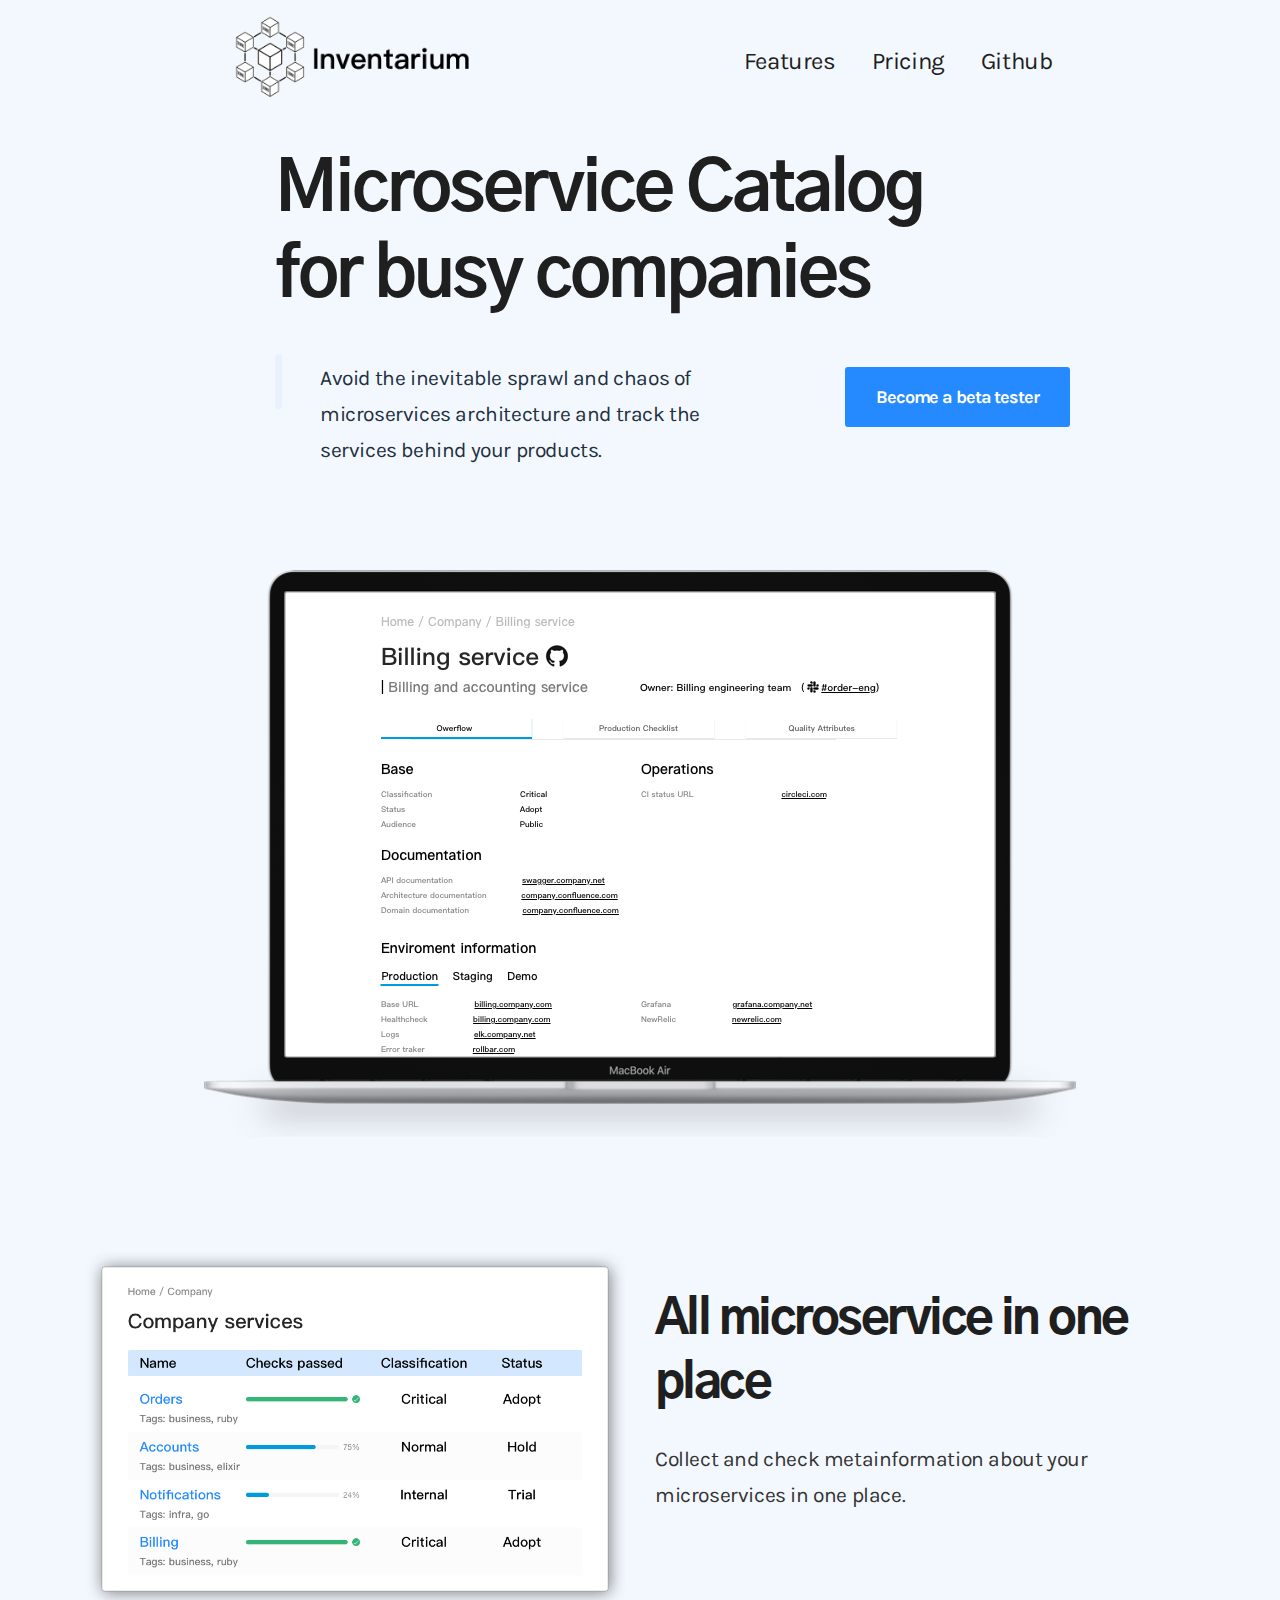
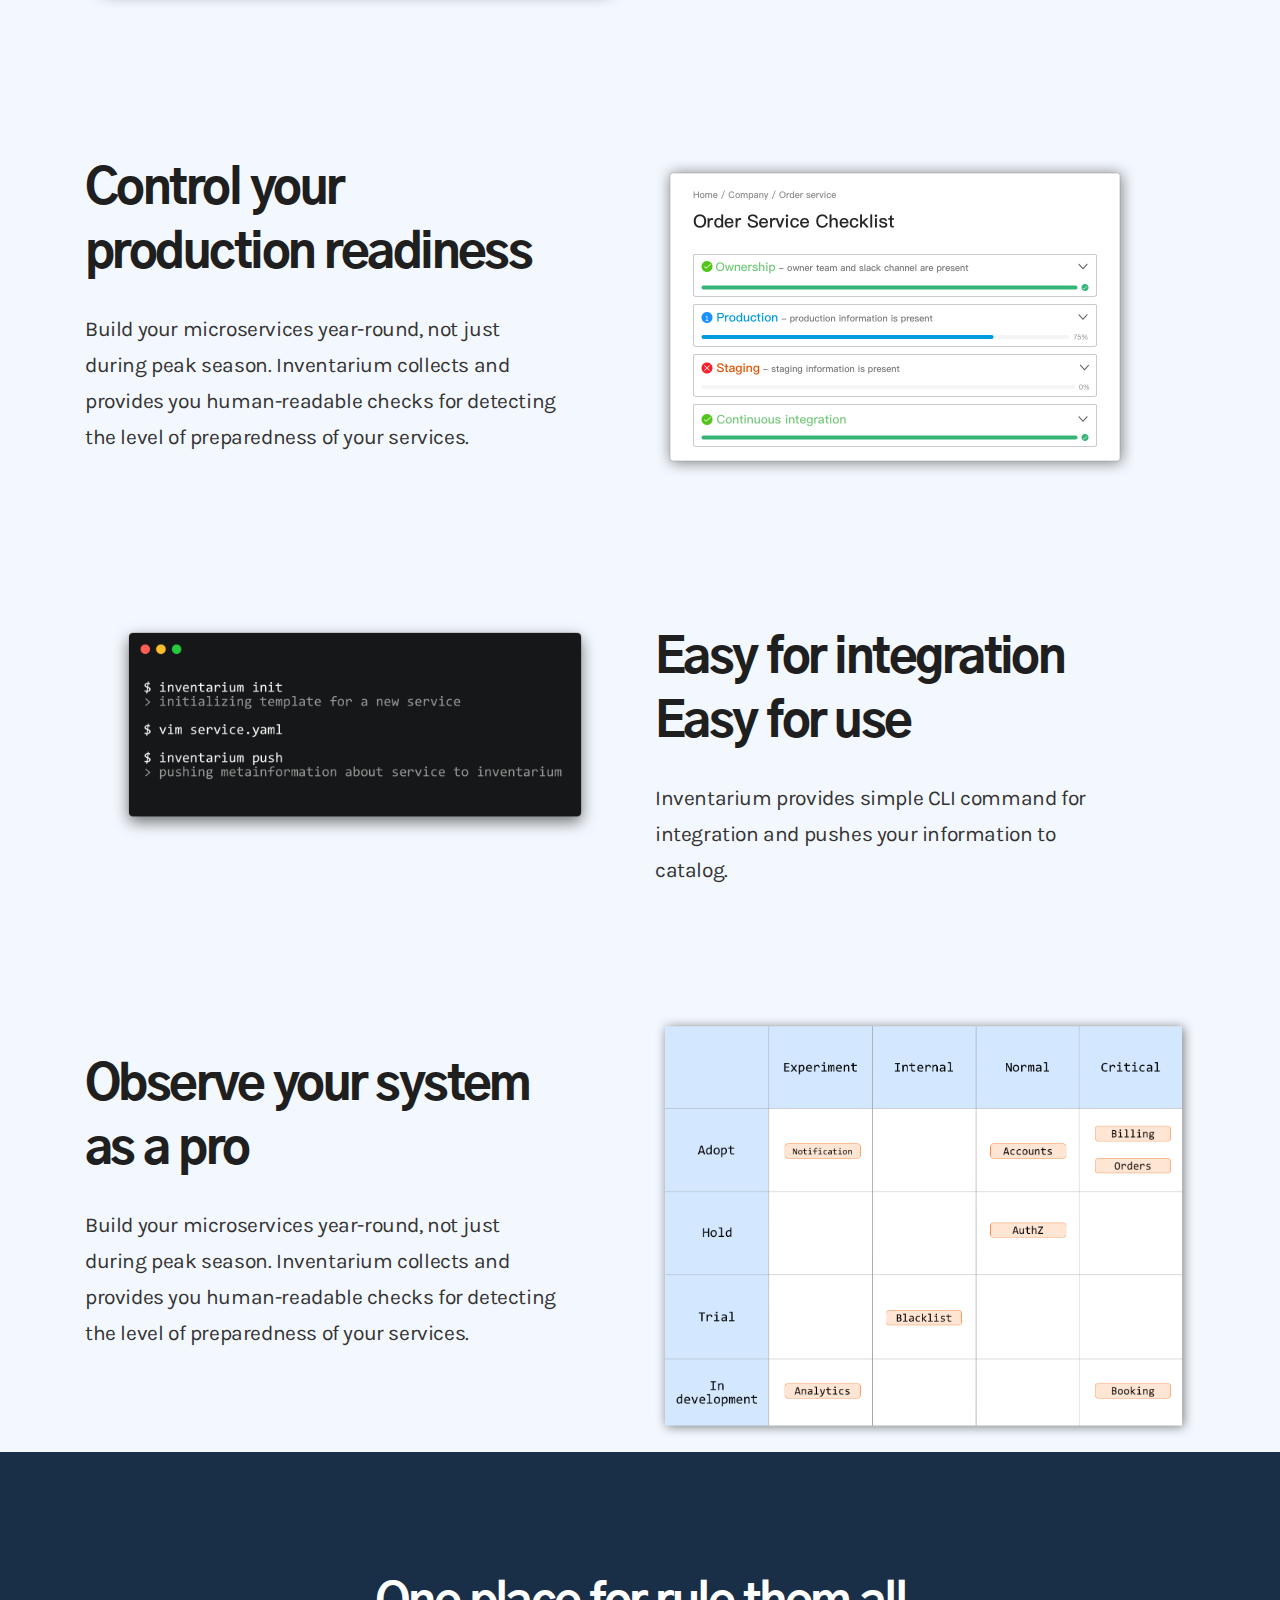
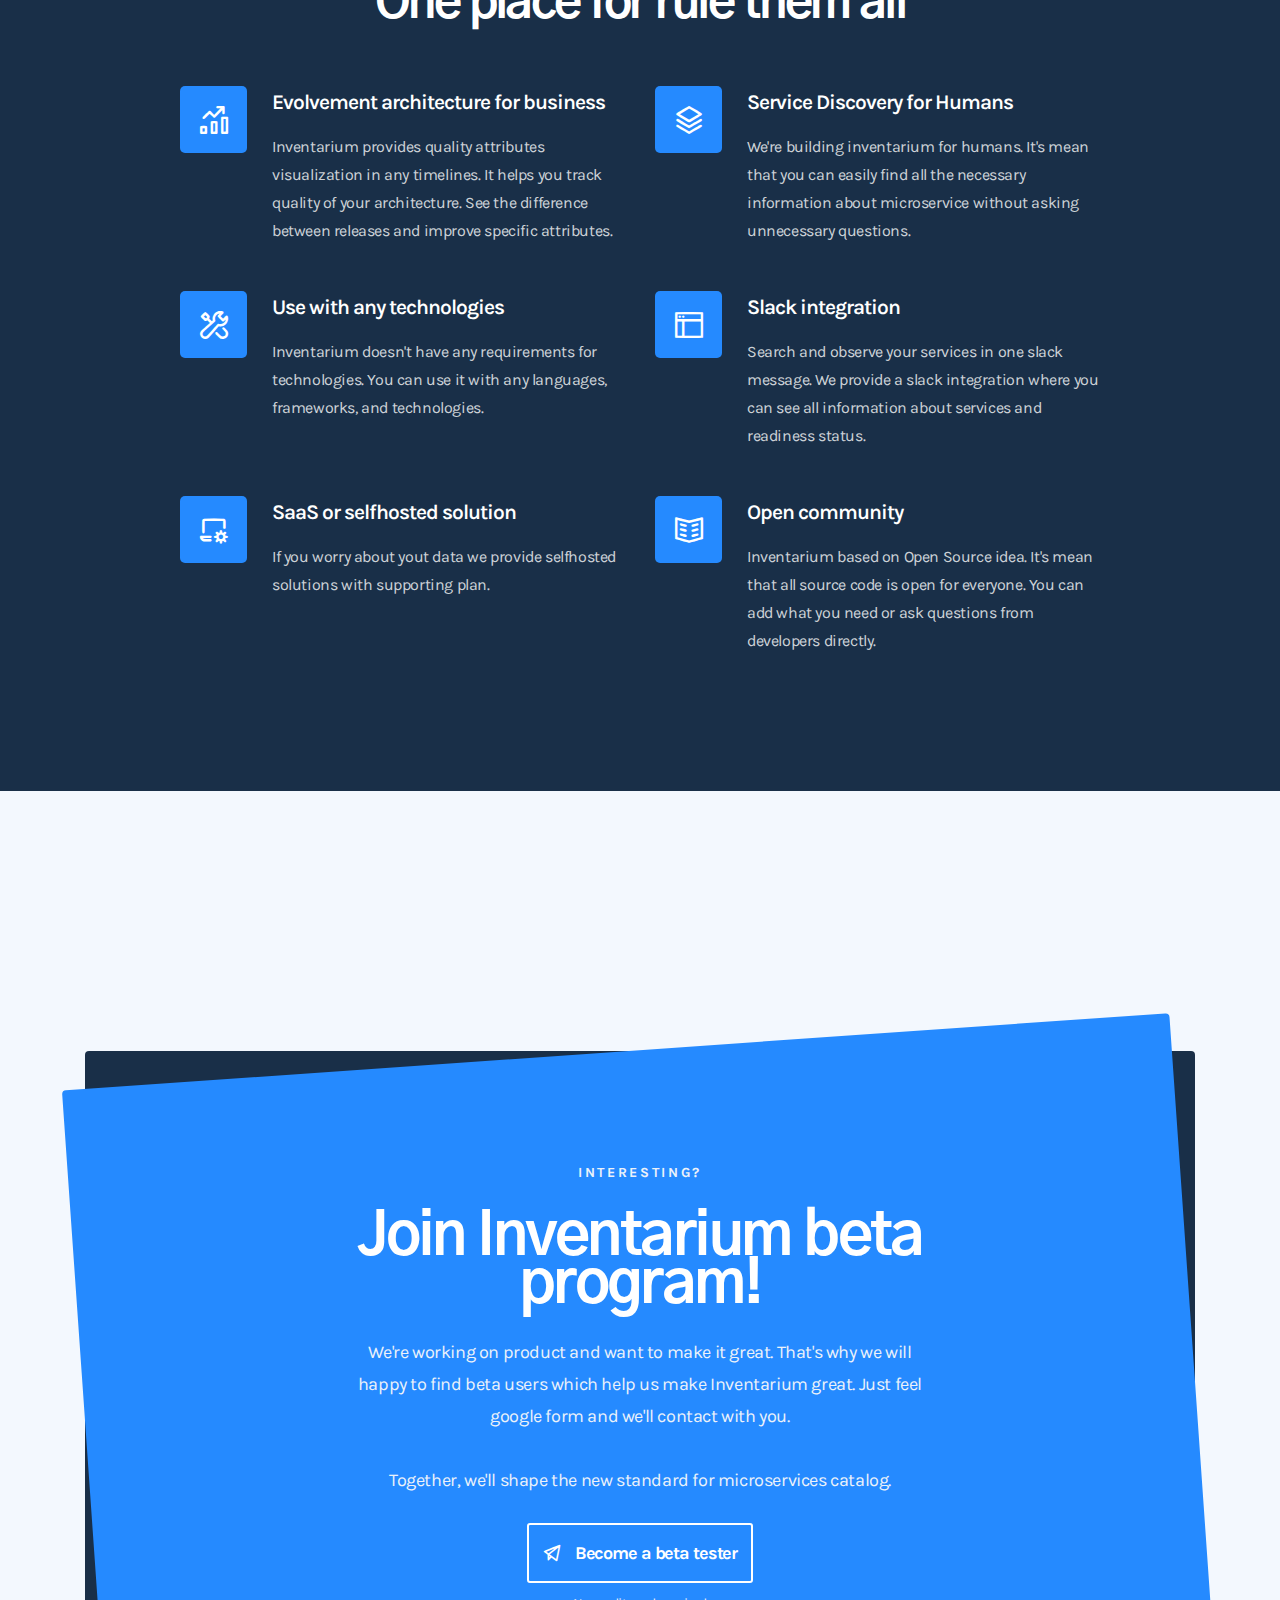
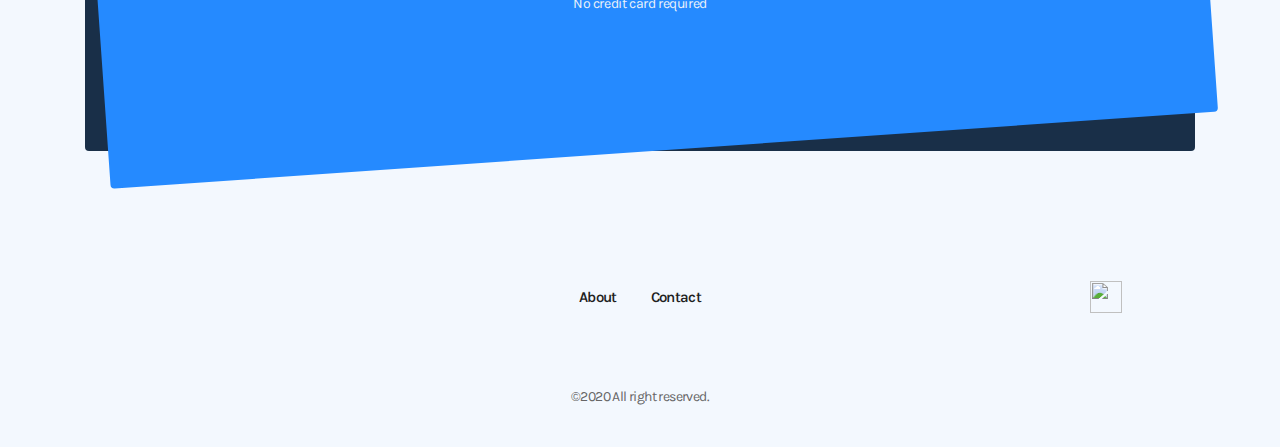
==== commit 63bef8ac: "Setup google analytics for track clicks for registration button" ====
--- a/index.html
+++ b/index.html
@@ -69,7 +69,7 @@
             </div>
             <div class="col-lg-4 pt-lg-5">
               <div class="hero-btn">
-                <a href="https://forms.gle/z79VSHeKdXQf4sD47" class="btn btn--primary btn-height-60">Become a beta tester</a>
+                <a href="https://forms.gle/z79VSHeKdXQf4sD47" class="btn btn--primary btn-height-60"  onclick="ga('send', 'event', 'NewUser', 'openForm', 'Beta test');">Become a beta tester</a>
               </div>
             </div>
             <div class="col-lg-12">
@@ -343,7 +343,7 @@
                   </p>
 
                   <div class="cta-btn">
-                    <a href="https://forms.gle/z79VSHeKdXQf4sD47" class="btn btn-outlined--white btn-with-icon btn-height-100">
+                    <a href="https://forms.gle/z79VSHeKdXQf4sD47" class="btn btn-outlined--white btn-with-icon btn-height-100" onclick="ga('send', 'event', 'NewUser', 'openForm', 'Beta test');">
                       <i class="icon icon-send"></i> Become a beta tester
                     </a>
 
--- a/stylesheets/index.css
+++ b/stylesheets/index.css
@@ -280,6 +280,7 @@
 
 .site-header .main-menu {
   margin: 0 -18px;
+  float: right;
 }
 
 @media (min-width: 992px) {
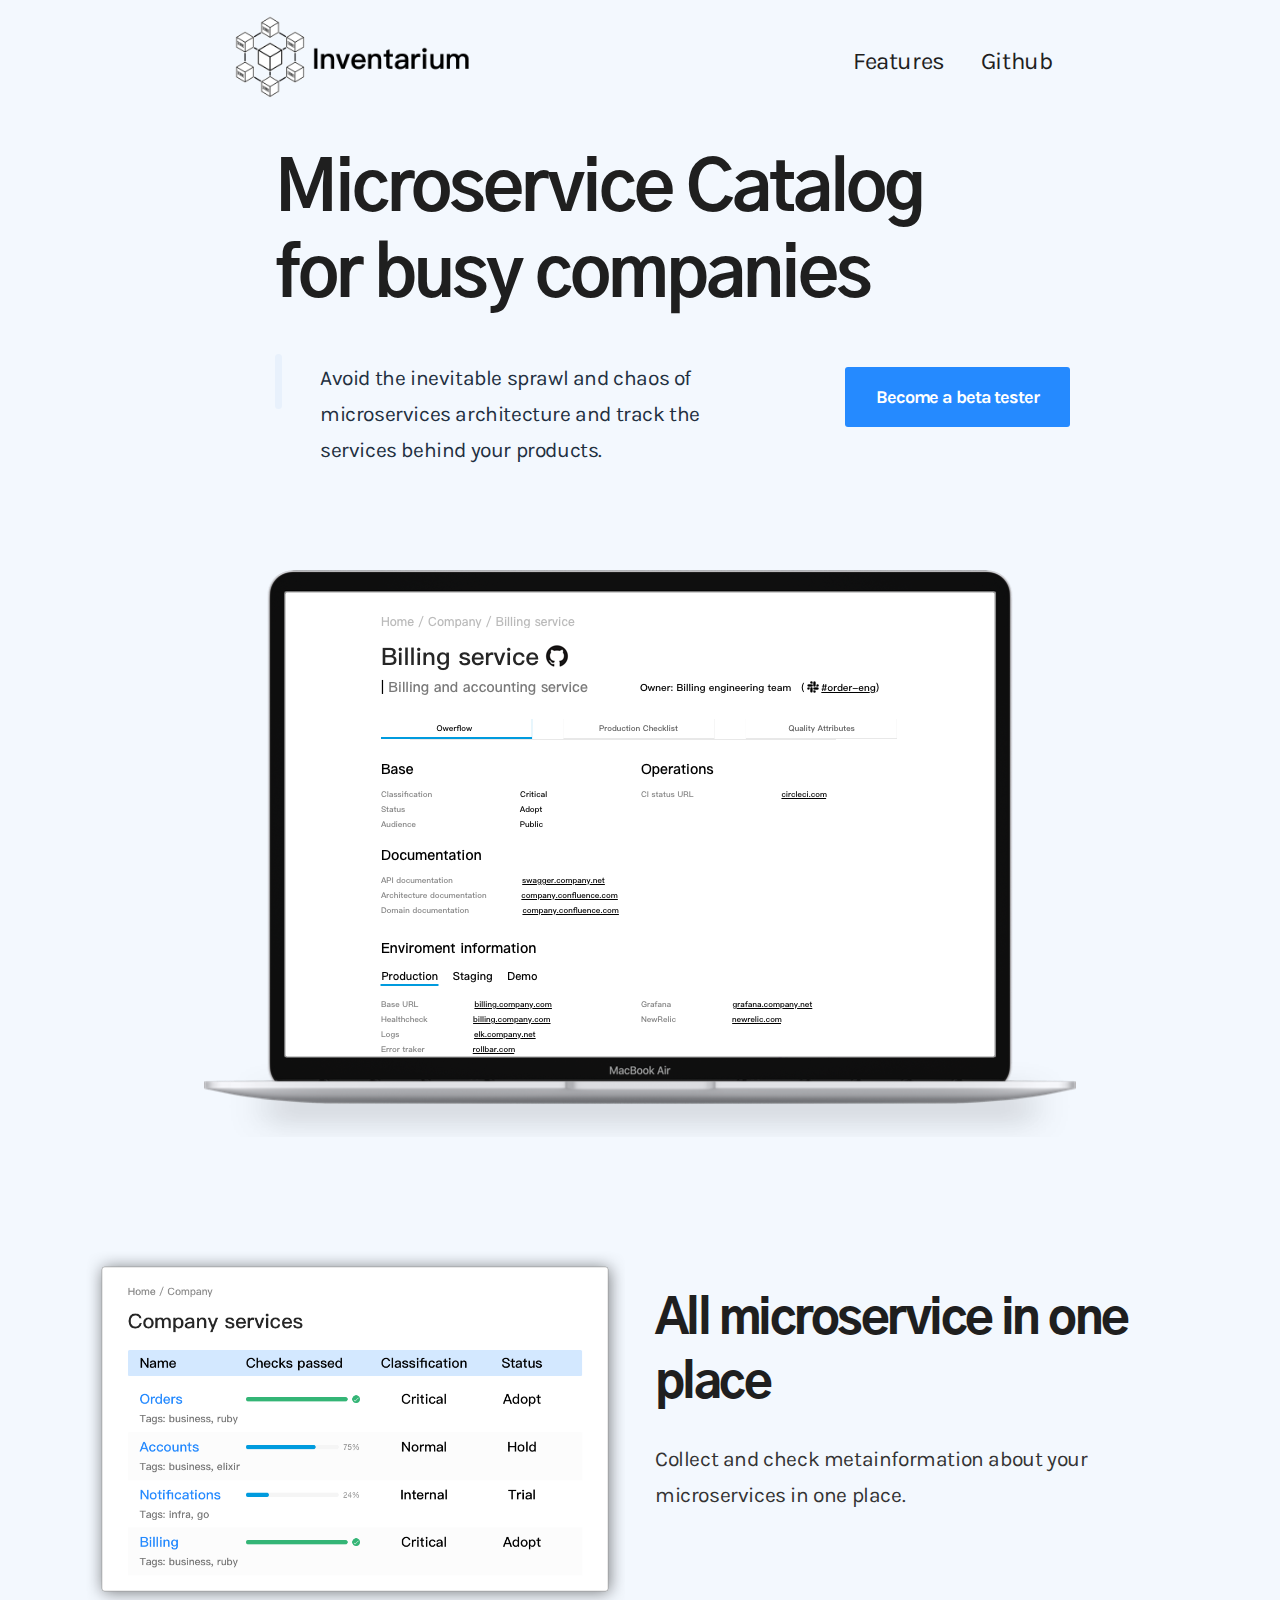
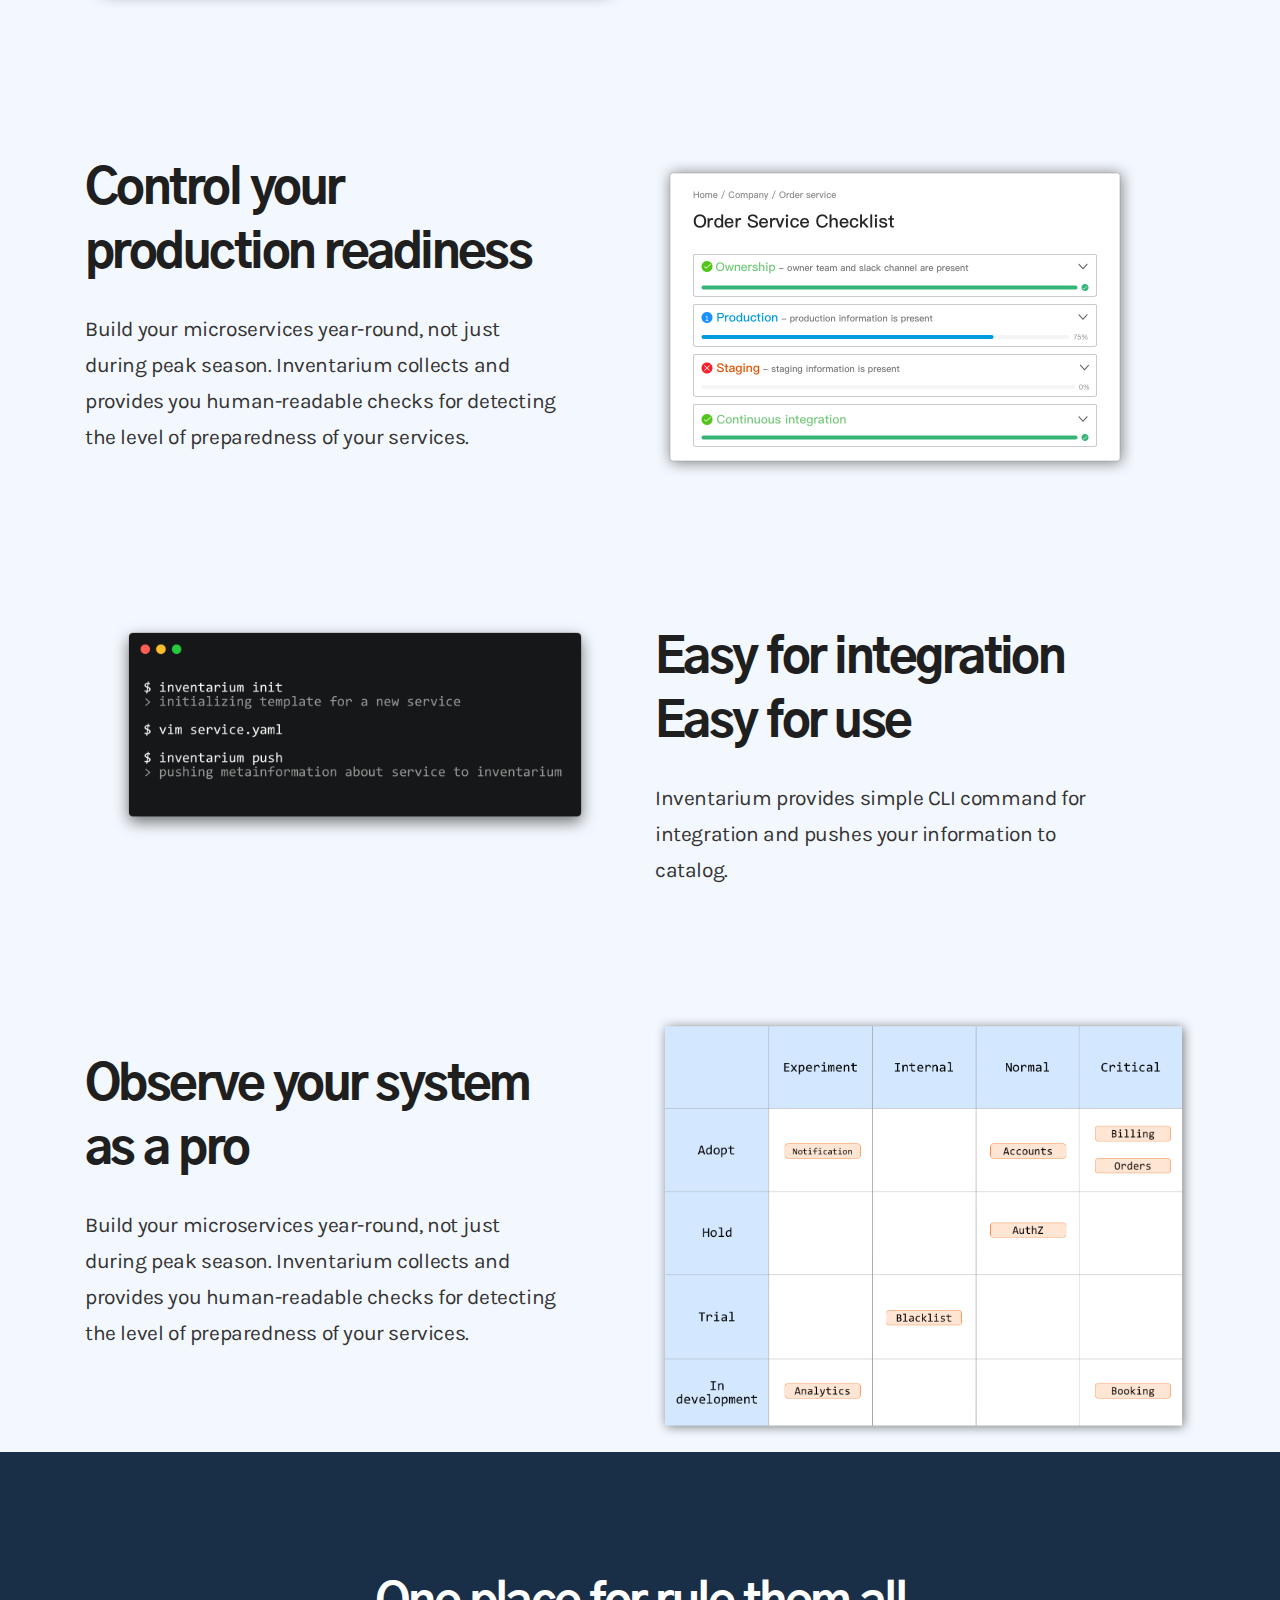
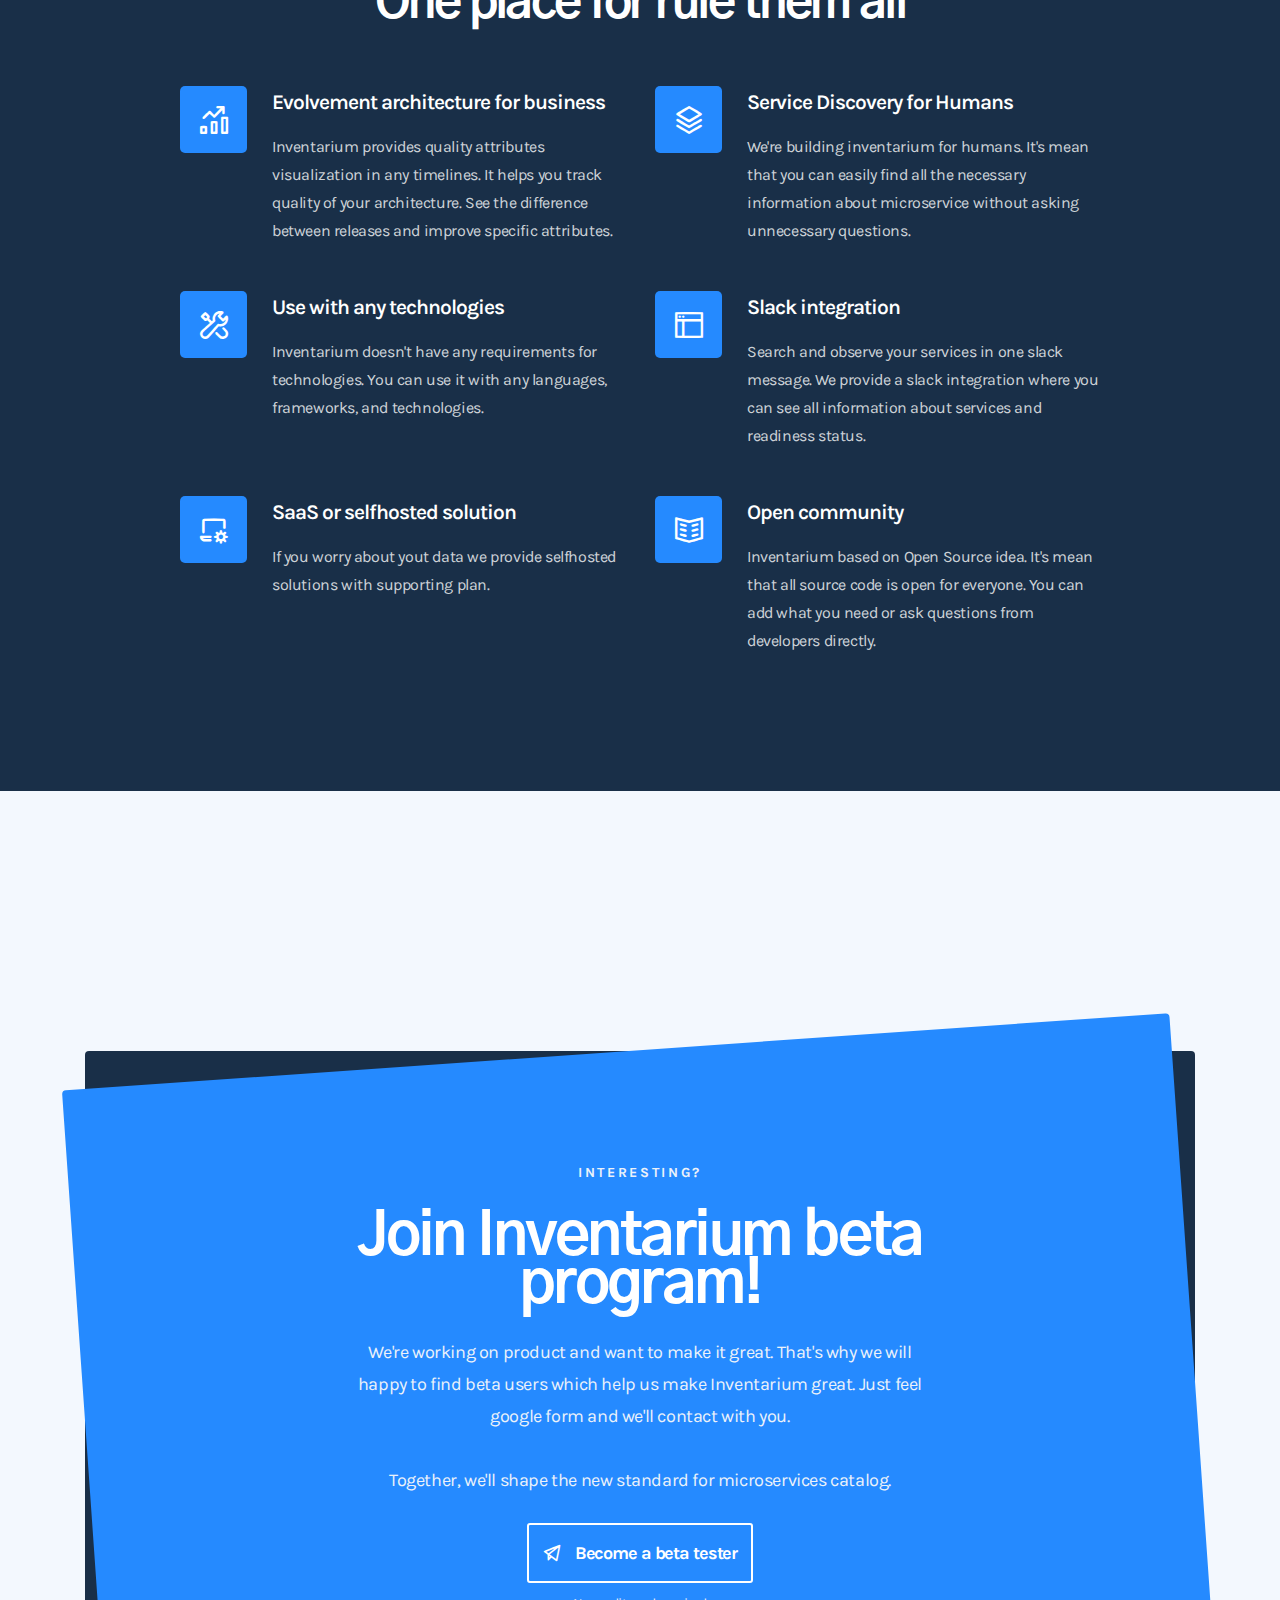
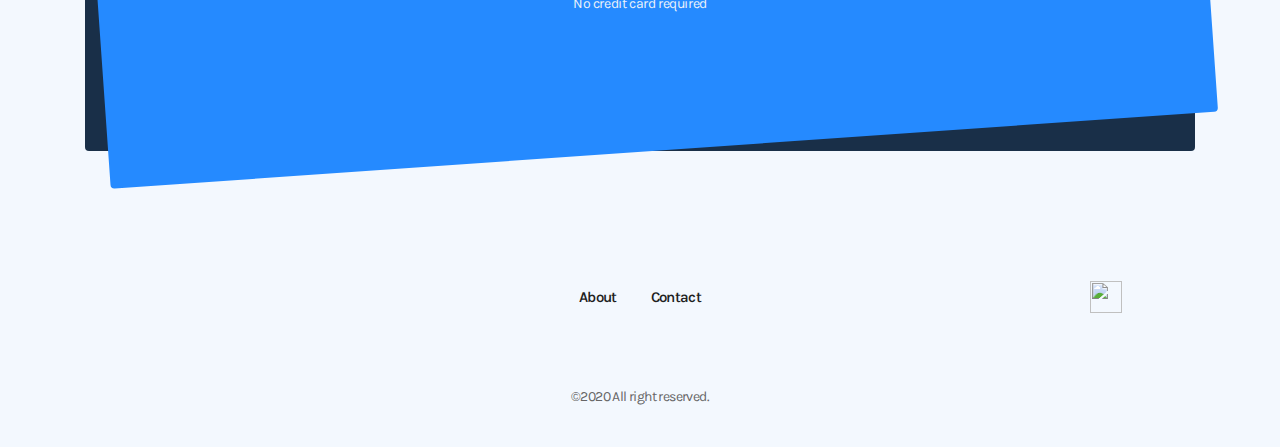
==== commit 12379209: "Create simple about page" ====
--- a/index.html
+++ b/index.html
@@ -40,7 +40,7 @@
               <div class="main-navigation">
                 <ul class="main-menu">
                   <li class="menu-item"><a href="#features">Features</a></li>
-                  <li class="menu-item"><a href="#pricing">Pricing</a></li>
+                  <!-- <li class="menu&#45;item"><a href="#pricing">Pricing</a></li> -->
 
                   <li class="menu-item"><a href="https://github.com/inventarium-org">Github</a></li>
                 </ul>
@@ -365,7 +365,7 @@
             <div class="col-lg-6 col-md-6  offset-lg-1">
               <ul class="nav footer-nav">
                 <li class="nav-item">
-                  <a class="nav-link active" href="#">About </a>
+                  <a class="nav-link active" href="/about">About </a>
                 </li>
                 <li class="nav-item">
                   <a class="nav-link" href="#">Contact</a>
--- a/stylesheets/index.css
+++ b/stylesheets/index.css
@@ -1568,4 +1568,43 @@
   line-height: 28px;
   color: #666666;
 }
+
+.main-about-teams {
+  text-align: center;
+  margin: 0 0 2rem;
+}
+
+.main-about-title {
+  text-align: center;
+}
+
+.main-about-position {
+  text-align: center;
+  color: #999;
+}
+
+.about-team-logo {
+  border-radius: 50%;
+  width: 150px;
+  display: block;
+  margin-left: auto;
+  margin-right: auto;
+  margin-bottom: 1rem;
+}
+
+.about-team-links {
+  text-align: center;
+  font-size: large;
+}
+
+.about-team-link {
+  margin: 0 0 0.5rem;
+}
+
+.about-team {
+  box-shadow: 0px 0px 5px black;
+  background-color: #fff;
+  padding: 2rem 1rem;
+  border-radius: 5px;
+}
 /*# sourceMappingURL=style.css.map */
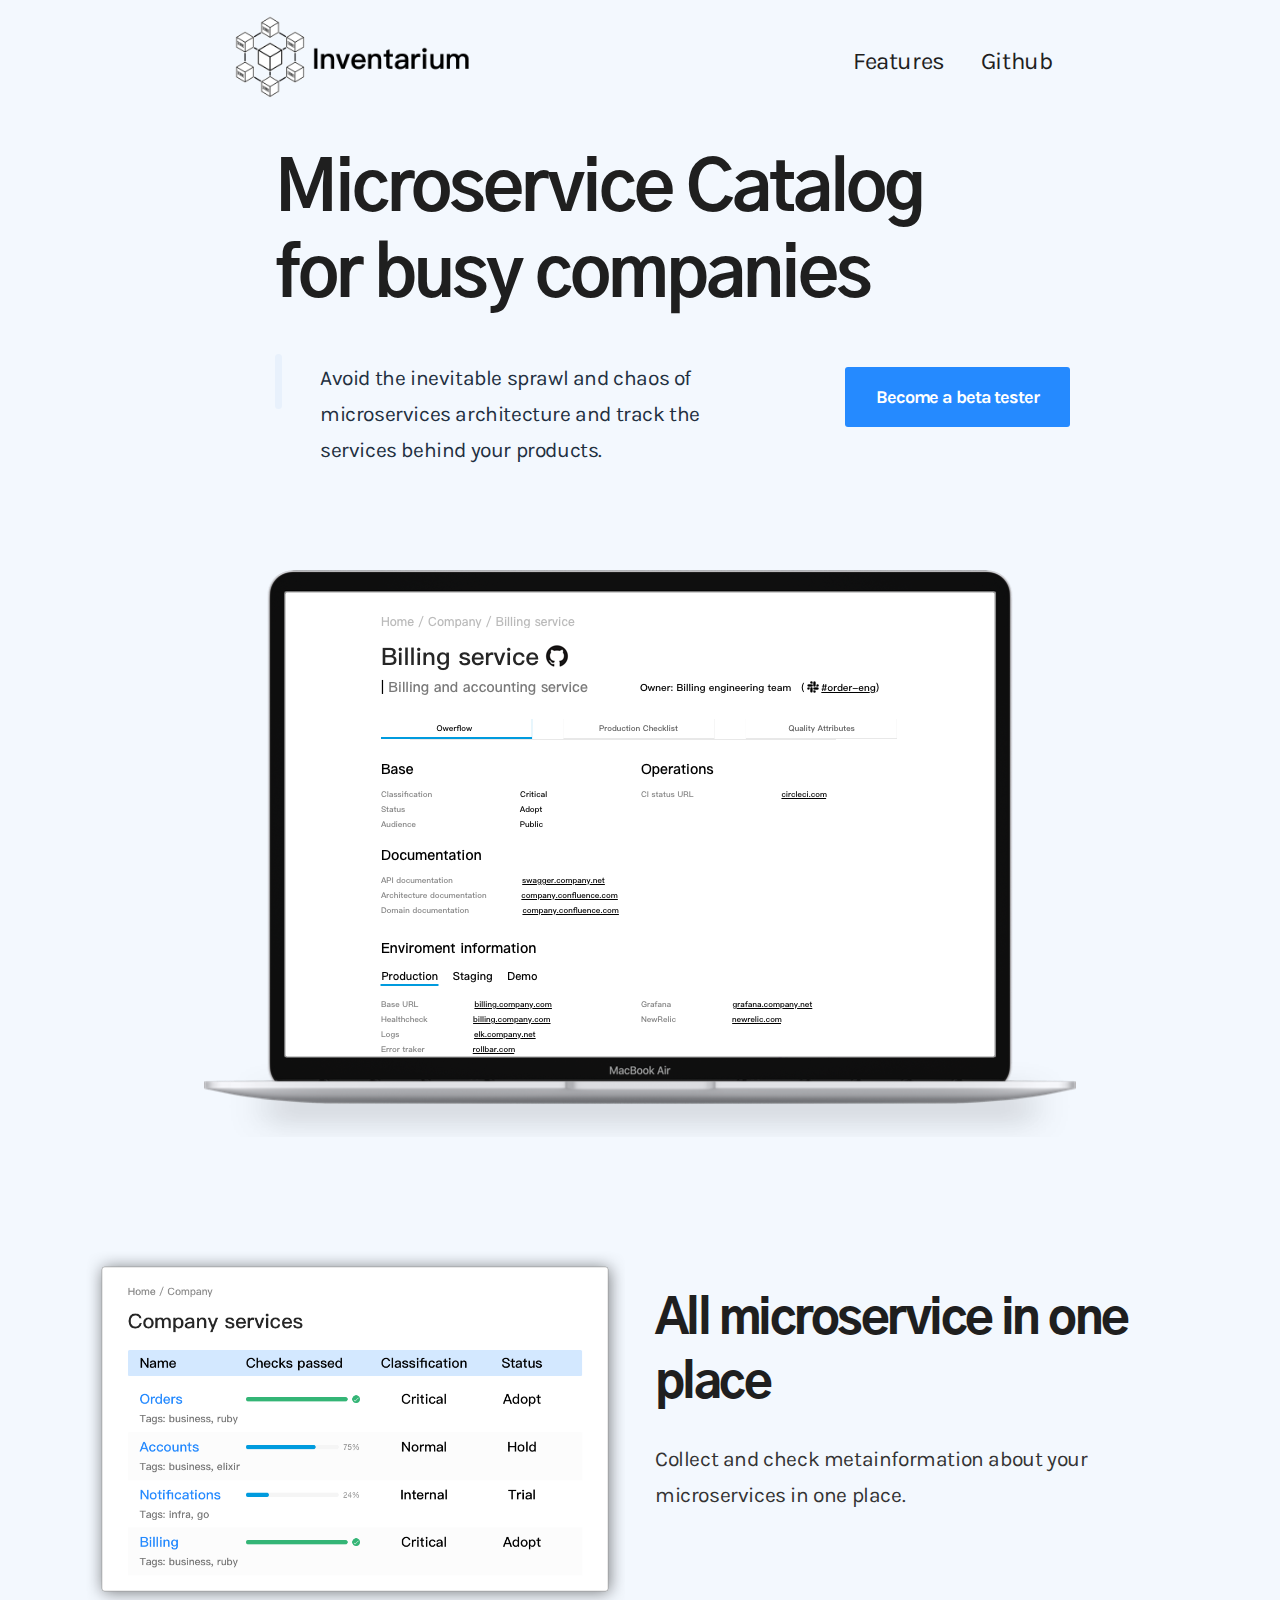
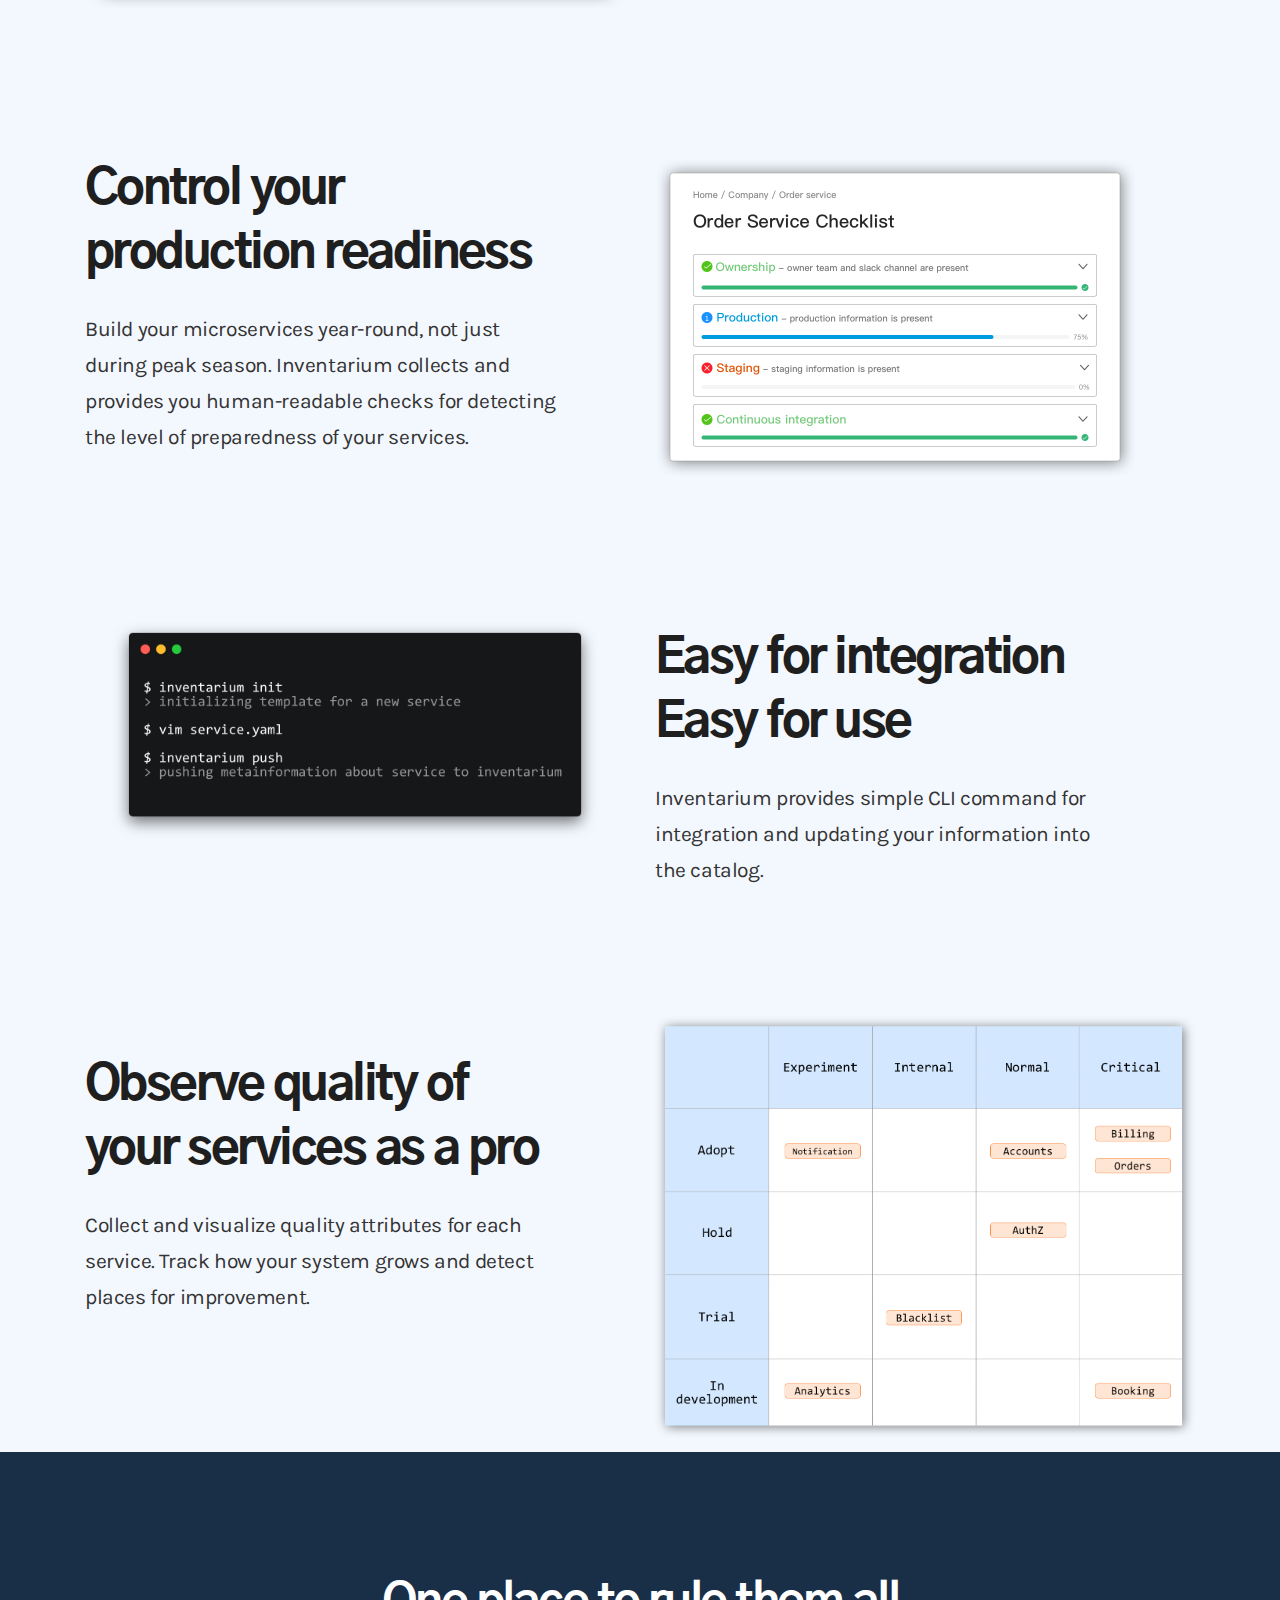
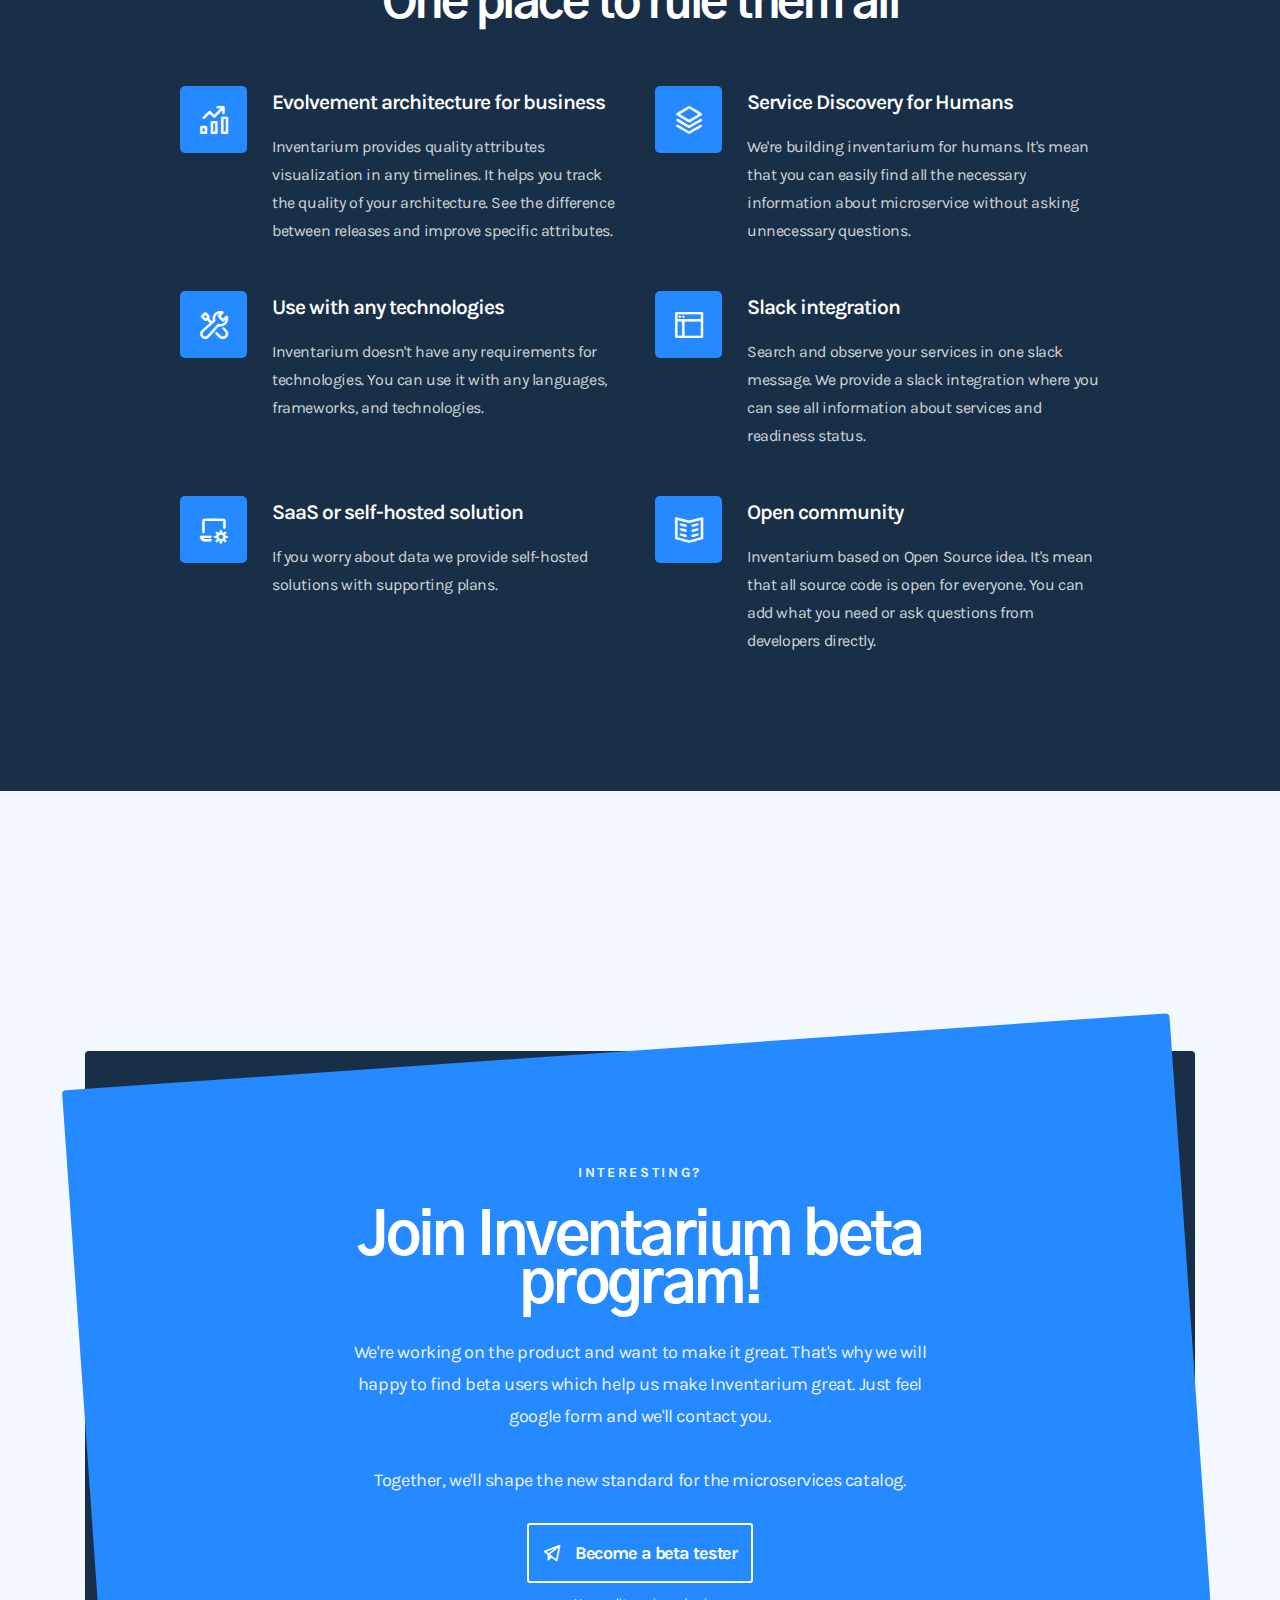
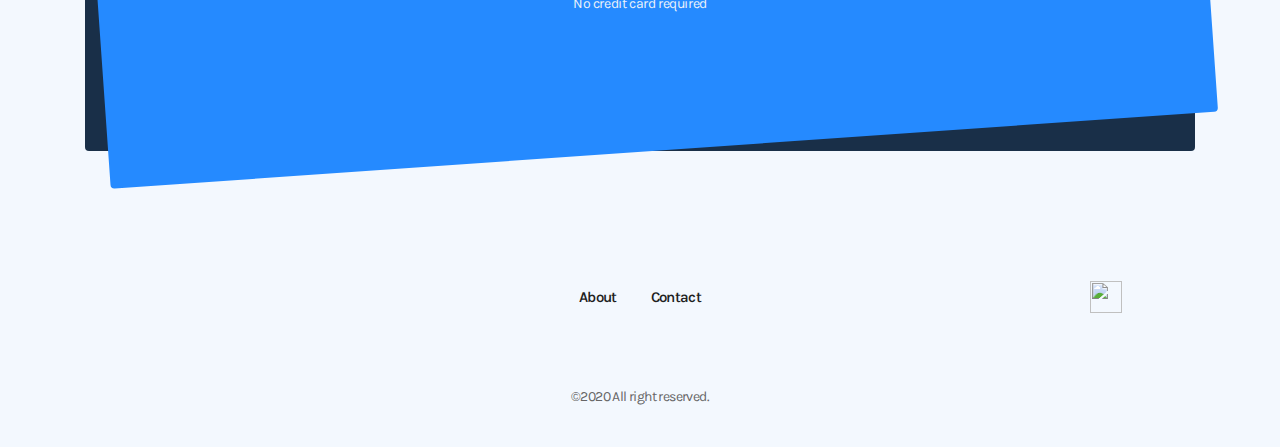
==== commit d35b1cb9: "Fix mistakes on landing page" ====
--- a/index.html
+++ b/index.html
@@ -171,7 +171,7 @@
                   <br />
                   Easy for use</h2>
                 <p>
-                Inventarium provides simple CLI command for integration and pushes your information to catalog.
+                Inventarium provides simple CLI command for integration and updating your information into the catalog.
                 </p>
               </div>
             </div>
@@ -189,10 +189,9 @@
             </div>
             <div class="col-xl-6 col-sm-12 col-md-6 order-md-1">
               <div class="content-text content-left-content">
-                <h2>Observe your system as a pro</h2>
+                <h2>Observe quality of your services as a pro</h2>
                 <p>
-                  Build your microservices year-round, not just during peak season.
-                  Inventarium collects and provides you human-readable checks for detecting the level of preparedness of your services.
+                  Collect and visualize quality attributes for each service. Track how your system grows and detect places for improvement.
                 </p>
               </div>
             </div>
@@ -214,7 +213,7 @@
           <div class="row justify-content-center">
             <div class="col-lg-8">
               <div class="section-title">
-                <h2>One place for rule them all</h2>
+                <h2>One place to rule them all</h2>
                 <p>
                 </p>
               </div>
@@ -233,7 +232,7 @@
                       
                       <p>
                         Inventarium provides quality attributes visualization in any timelines.
-                        It helps you track quality of your architecture. See the difference between releases and improve specific attributes.
+                        It helps you track the quality of your architecture. See the difference between releases and improve specific attributes.
                       </p>
                     </div>
                   </div>
@@ -283,9 +282,9 @@
                       <i class="icon icon-l-settings"></i>
                     </div>
                     <div class="content">
-                      <h5>SaaS or selfhosted solution</h5>
-                      <p>
-                        If you worry about yout data we provide selfhosted solutions with supporting plan.
+                      <h5>SaaS or self-hosted solution</h5>
+                      <p>
+                        If you worry about data we provide self-hosted solutions with supporting plans.
                       </p>
                     </div>
                   </div>
@@ -336,10 +335,11 @@
                   <h2>Join Inventarium beta program!</h2>
 
                   <p>
-                    We're working on product and want to make it great. That's why we will happy to find beta users which help us make Inventarium great. Just feel google form and we'll contact with you.
+                    We're working on the product and want to make it great. That's why we will happy to find beta users which help us make Inventarium great. Just feel google form and we'll contact you. 
+
                     <br />
                     <br />
-                    Together, we'll shape the new standard for microservices catalog.
+                    Together, we'll shape the new standard for the microservices catalog.
                   </p>
 
                   <div class="cta-btn">
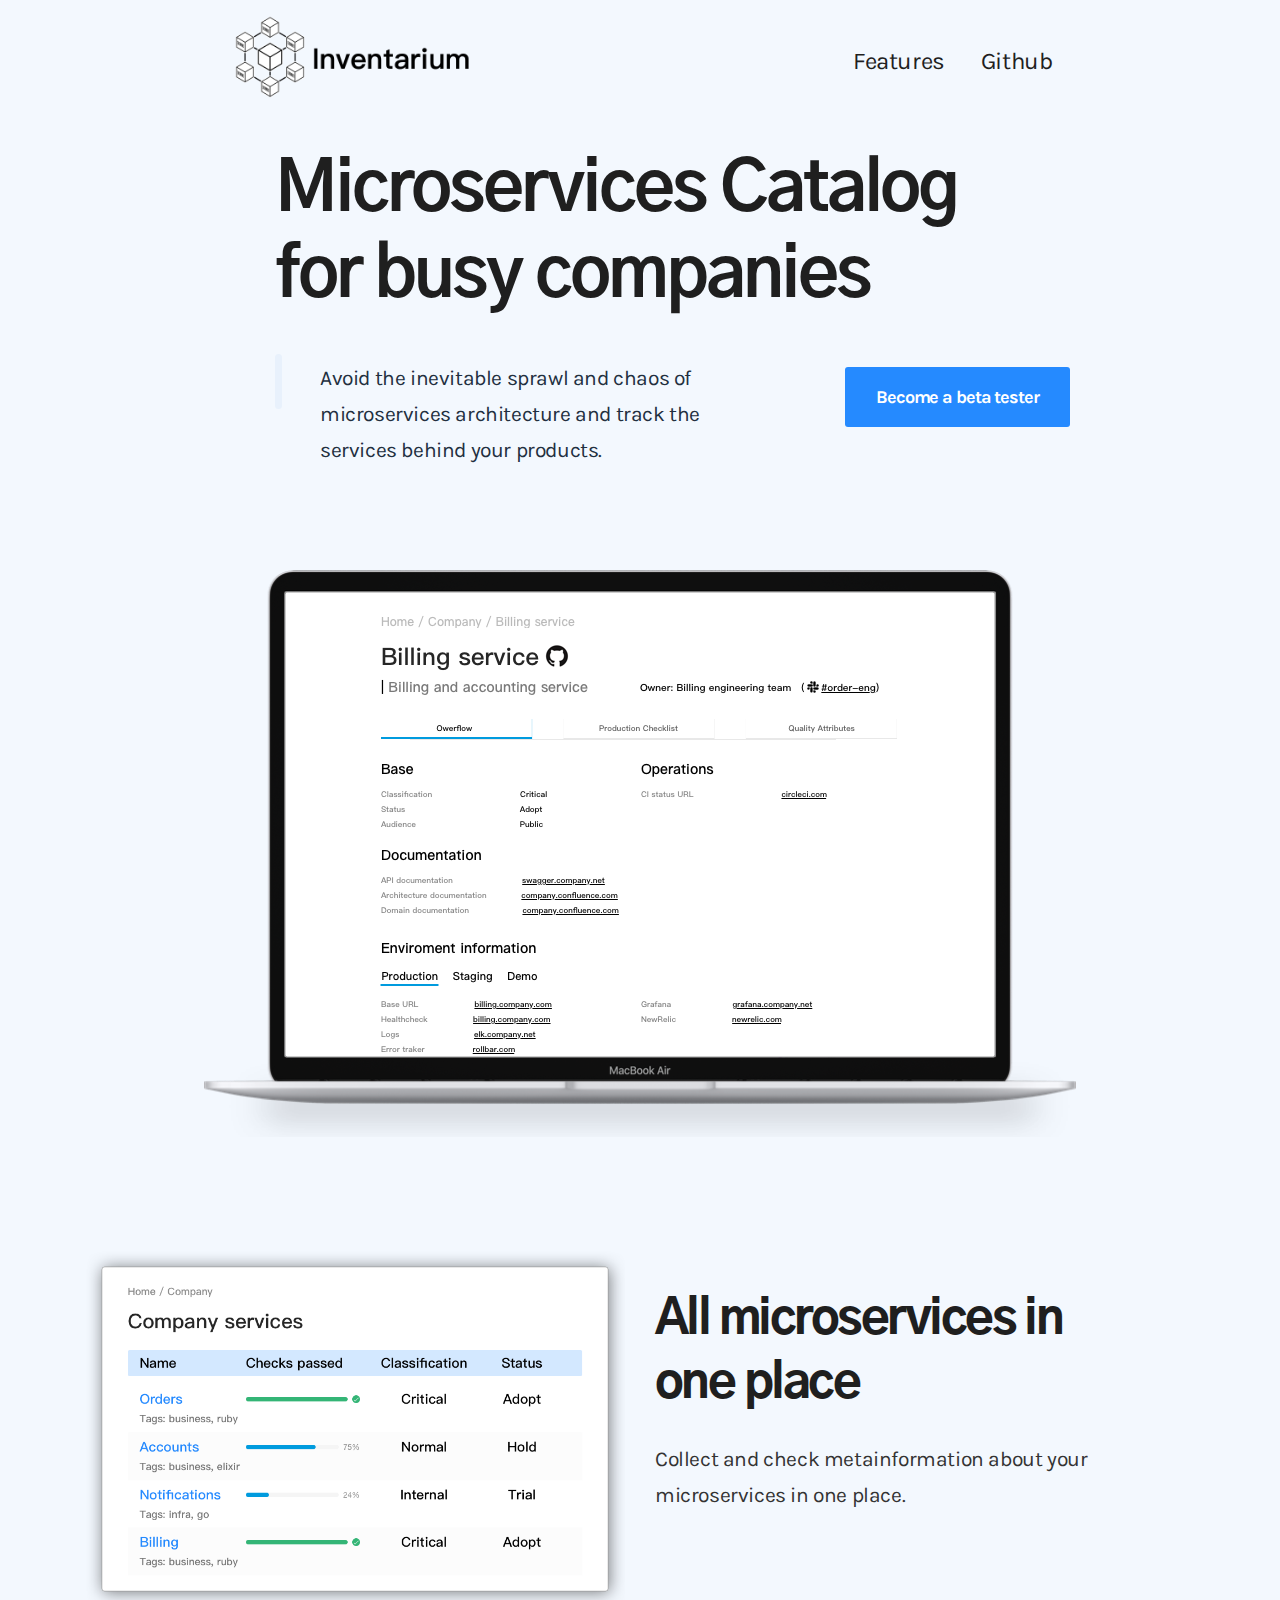
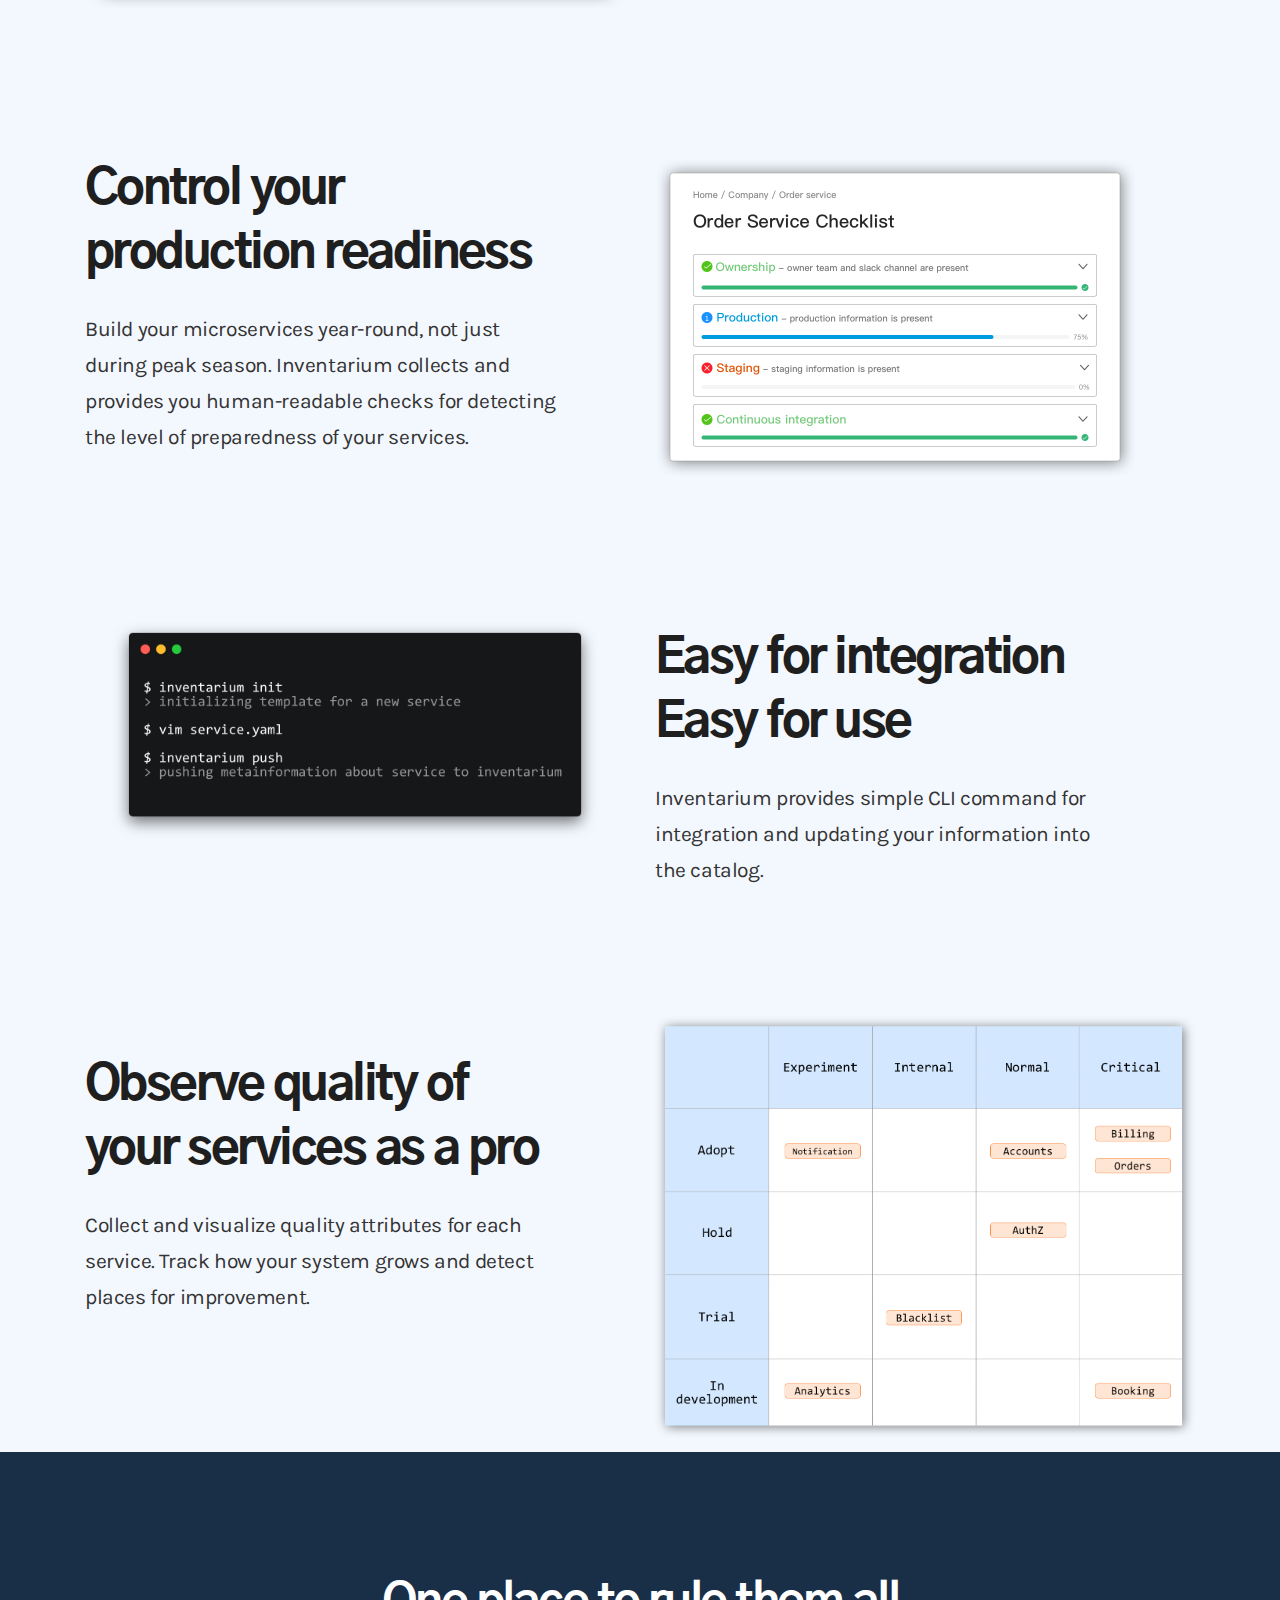
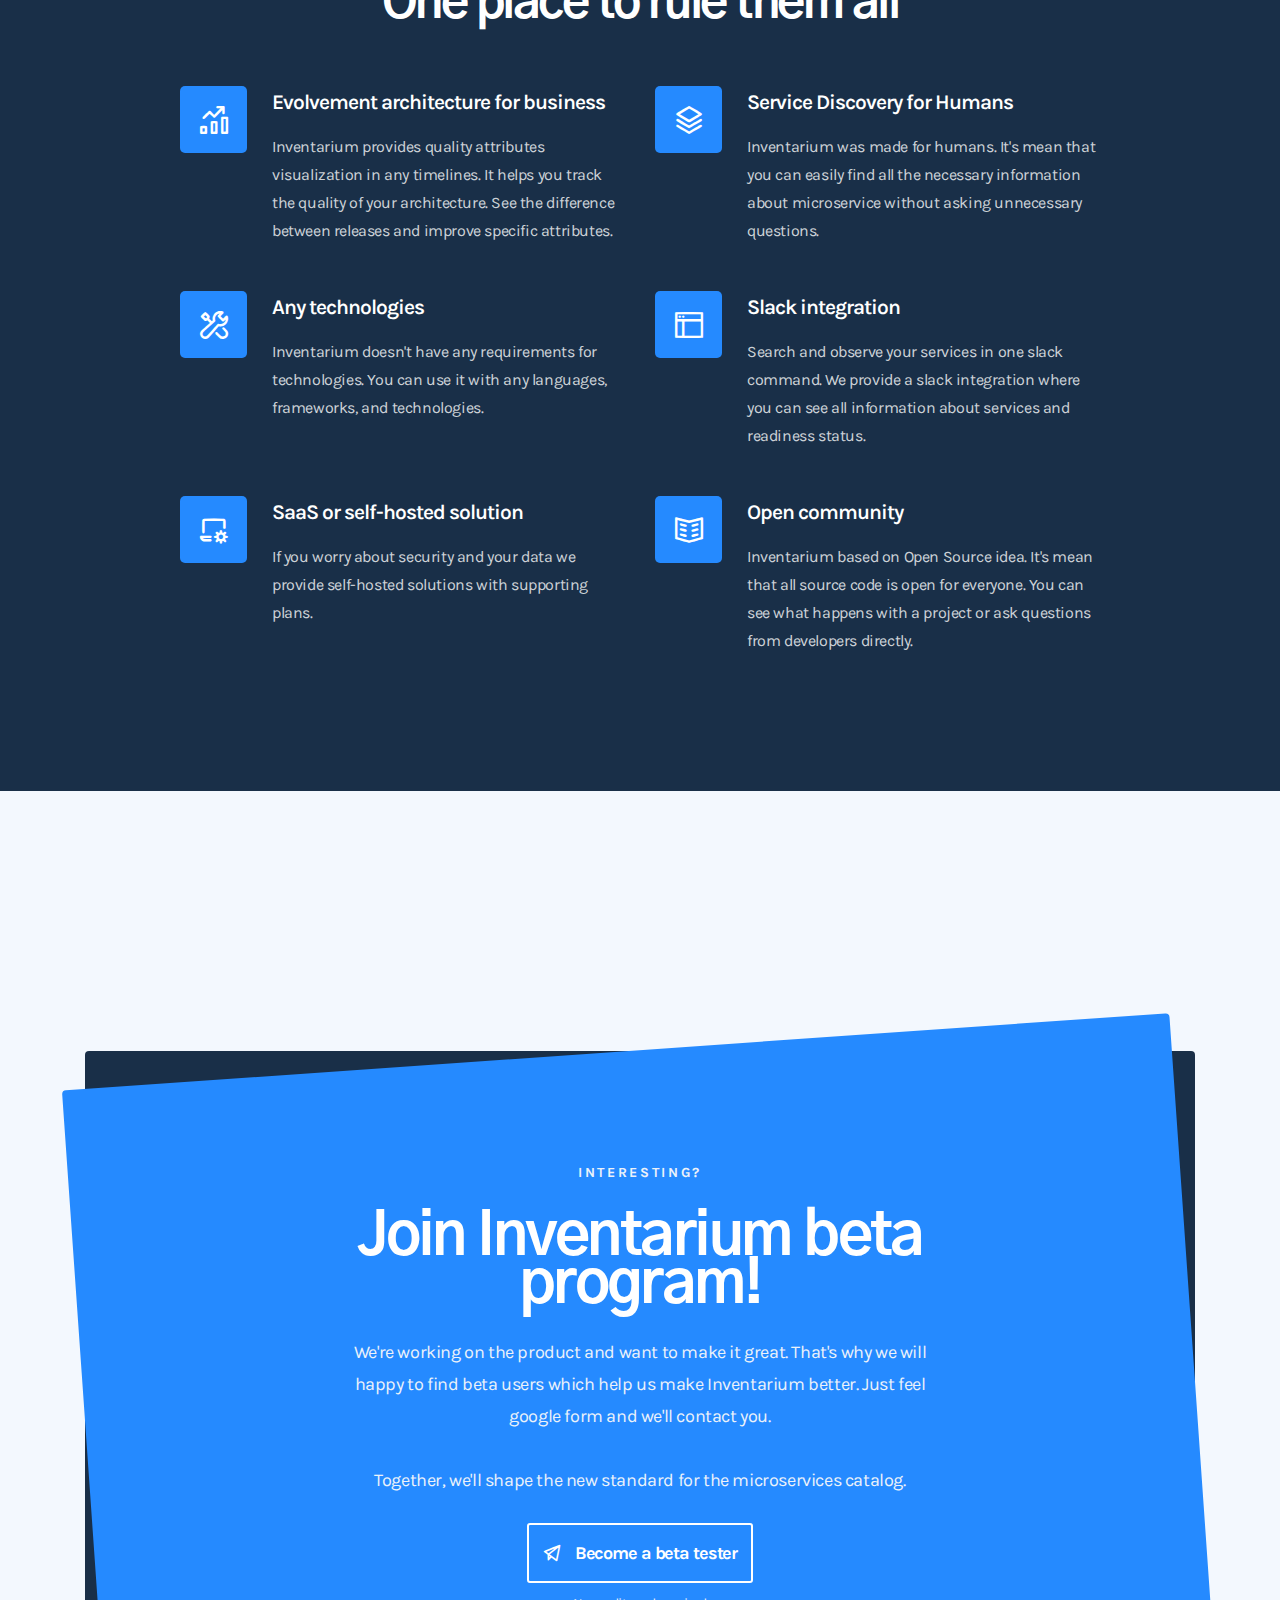
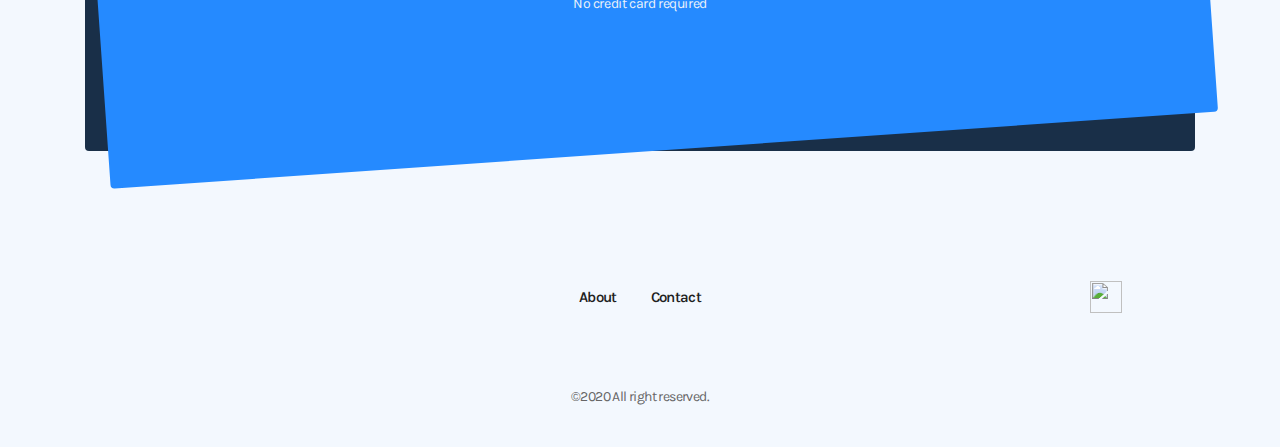
==== commit d36d2701: "Fix errors on landing page" ====
--- a/index.html
+++ b/index.html
@@ -3,13 +3,13 @@
   <head>
     <meta charset="utf-8">
     <meta http-equiv="X-UA-Compatible" content="IE=edge">
-    <meta name="description" content="Microservice Catalog for busy companies" />
-    <meta name="keywords" content="microservice catalog inventory inventarium services architecture"/>
+    <meta name="description" content="Microservices Catalog for busy companies" />
+    <meta name="keywords" content="microservices microservices service oriented architecture catalog inventory inventarium services architecture"/>
     <meta name="author" content="Anton Davydov">
     <meta content="width=device-width, initial-scale=1.0" name="viewport" />
     <link href="/images/favicon.ico" rel="icon" type="image/ico" />
 
-    <title>Inventarium | Microservice Catalog for busy companies</title>
+    <title>Inventarium | Microservices Catalog for busy companies</title>
 
     <link rel="stylesheet" href="./plugins/bootstrap-4.3.1/css/bootstrap.min.css">
     <link rel="stylesheet" href="./plugins/meanmenu/meanmenu.css">
@@ -58,7 +58,7 @@
         <div class="container">
           <div class="row justify-content-center justify-content-lg-start">
             <div class="col-md-8 col-lg-8 offset-lg-2">
-              <h1 class="main-title">Microservice Catalog for busy companies</h1>
+              <h1 class="main-title">Microservices Catalog for busy companies</h1>
             </div>
             <div class="col-md-8 col-lg-6 offset-lg-2">
               <div class="hero-content-wrapper">
@@ -123,7 +123,7 @@
 
             <div class="col-lg-6  col-md-6">
               <div class="content-right-content">
-                <h2>All microservice in one place</h2>
+                <h2>All microservices in one place</h2>
                 <p>
                   Collect and check metainformation about your microservices in one place.
                 </p>
@@ -245,7 +245,7 @@
                     <div class="content">
                       <h5>Service Discovery for Humans</h5>
                       <p>
-                        We're building inventarium for humans. It's mean that you can easily find all the necessary information about microservice without asking unnecessary questions.
+                        Inventarium was made for humans. It's mean that you can easily find all the necessary information about microservice without asking unnecessary questions.
                       </p>
                     </div>
                   </div>
@@ -256,7 +256,7 @@
                       <i class="icon icon-settings"></i>
                     </div>
                     <div class="content">
-                      <h5>Use with any technologies</h5>
+                      <h5>Any technologies</h5>
                       <p>
                         Inventarium doesn't have any requirements for technologies. You can use it with any languages, frameworks, and technologies.
                       </p>
@@ -271,7 +271,7 @@
                     <div class="content">
                       <h5>Slack integration</h5>
                       <p>
-                        Search and observe your services in one slack message. We provide a slack integration where you can see all information about services and readiness status.
+                        Search and observe your services in one slack command. We provide a slack integration where you can see all information about services and readiness status.
                       </p>
                     </div>
                   </div>
@@ -284,7 +284,7 @@
                     <div class="content">
                       <h5>SaaS or self-hosted solution</h5>
                       <p>
-                        If you worry about data we provide self-hosted solutions with supporting plans.
+                        If you worry about security and your data we provide self-hosted solutions with supporting plans.
                       </p>
                     </div>
                   </div>
@@ -297,7 +297,7 @@
                     <div class="content">
                       <h5>Open community</h5>
                       <p>
-                        Inventarium based on Open Source idea. It's mean that all source code is open for everyone. You can add what you need or ask questions from developers directly.
+                        Inventarium based on Open Source idea. It's mean that all source code is open for everyone. You can see what happens with a project or ask questions from developers directly.
                       </p>
                     </div>
                   </div>
@@ -335,7 +335,7 @@
                   <h2>Join Inventarium beta program!</h2>
 
                   <p>
-                    We're working on the product and want to make it great. That's why we will happy to find beta users which help us make Inventarium great. Just feel google form and we'll contact you. 
+                    We're working on the product and want to make it great. That's why we will happy to find beta users which help us make Inventarium better. Just feel google form and we'll contact you. 
 
                     <br />
                     <br />
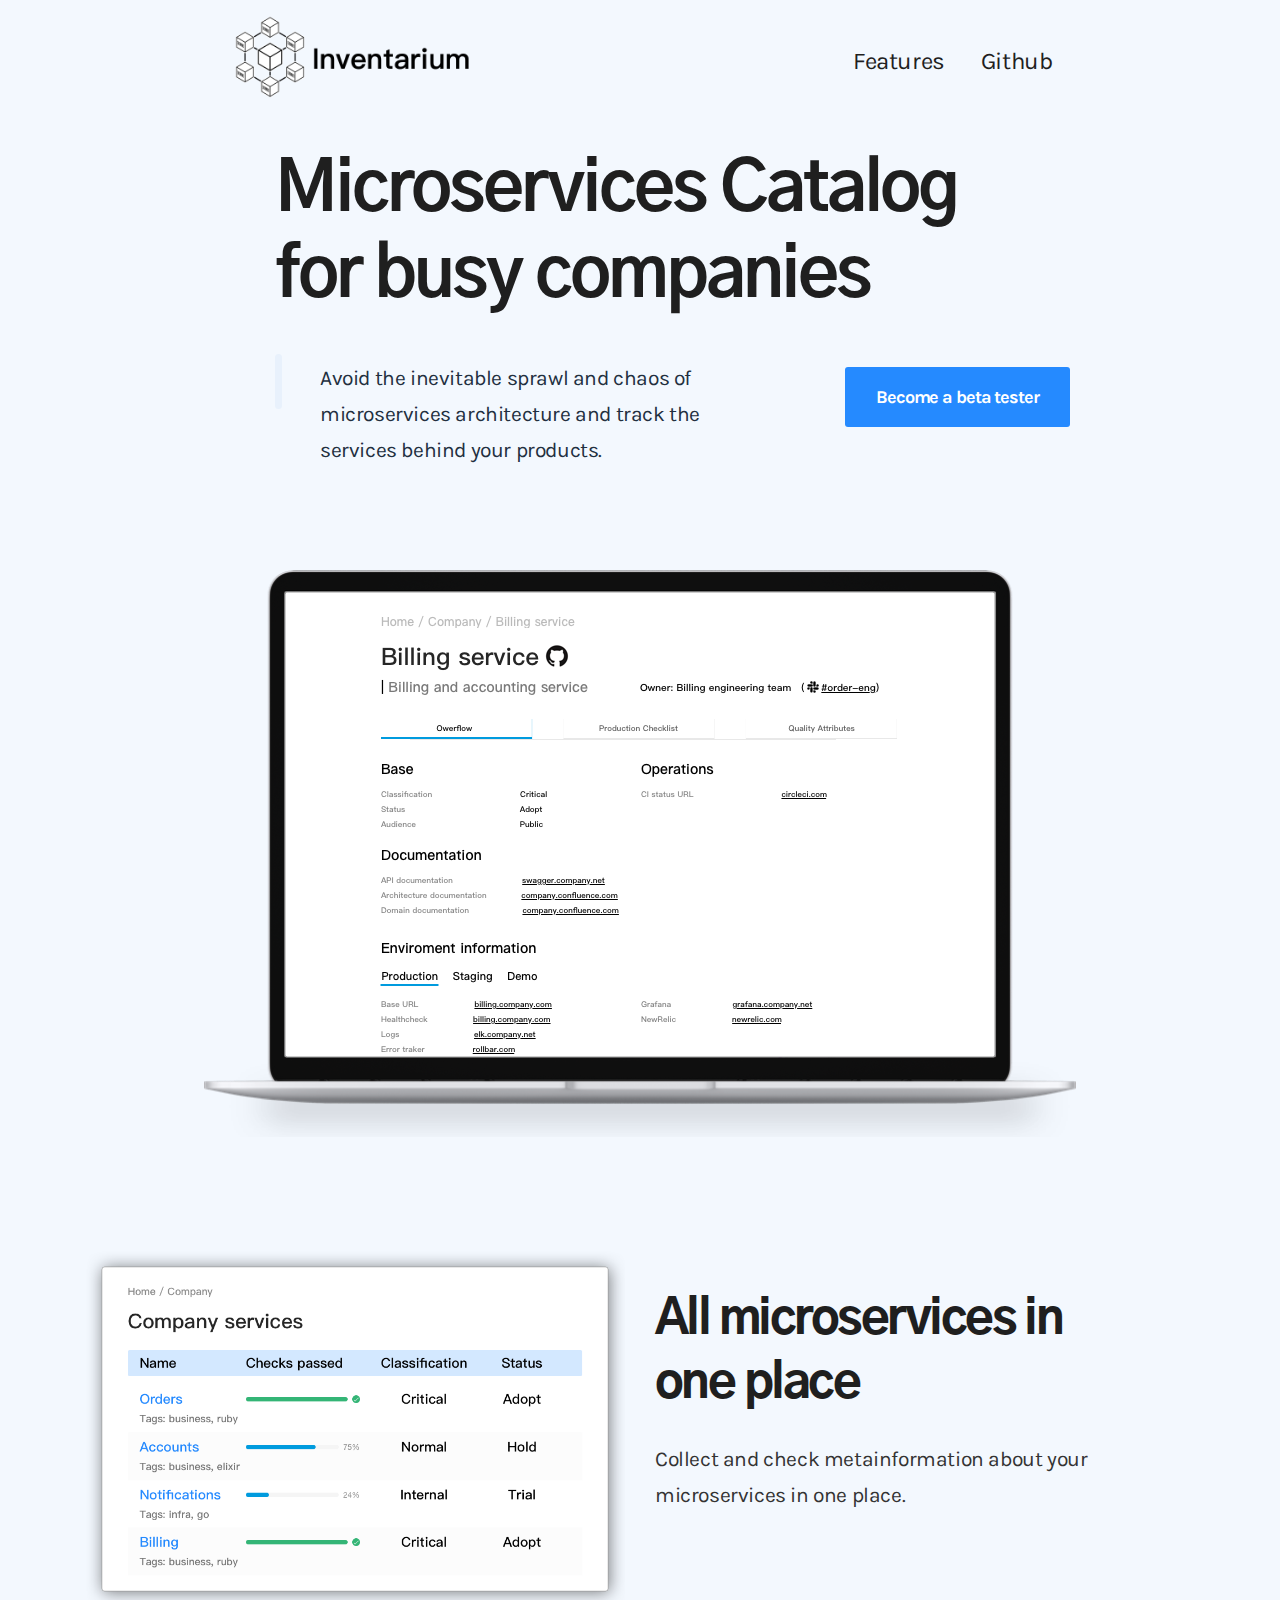
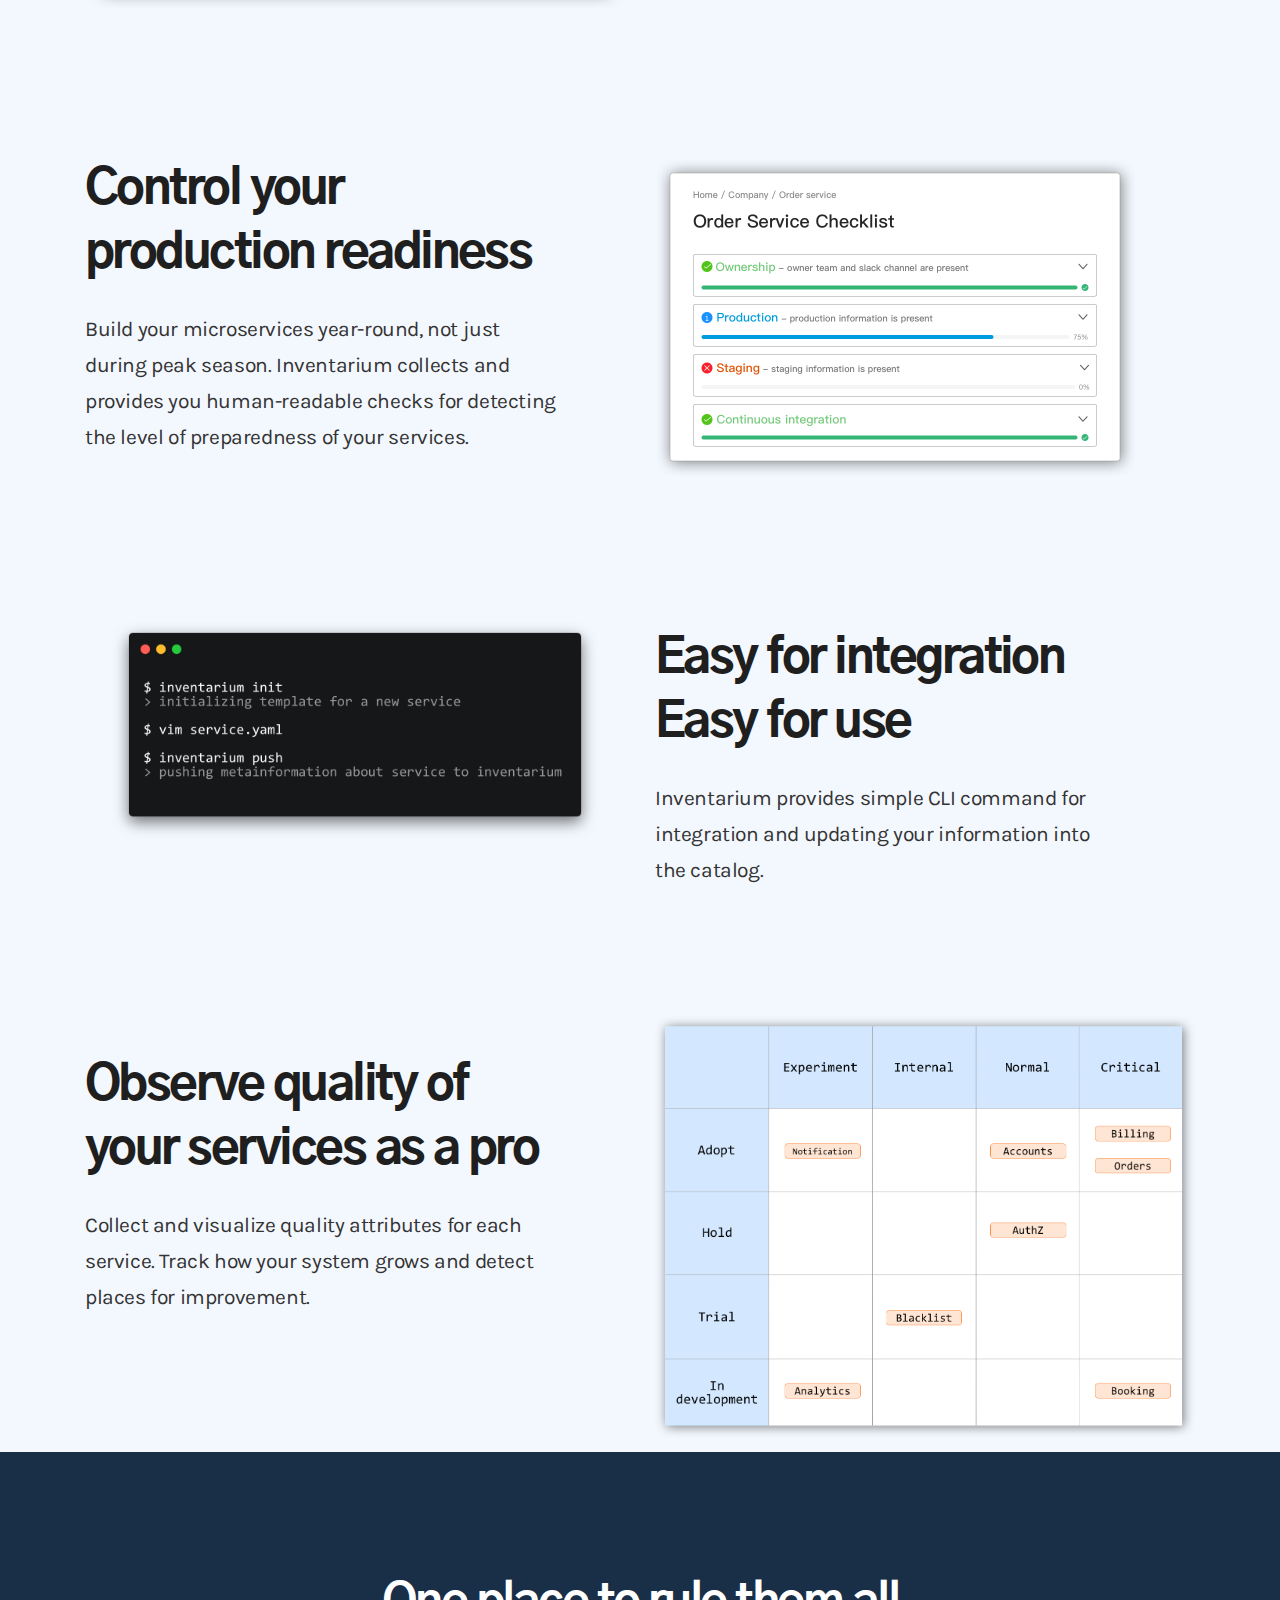
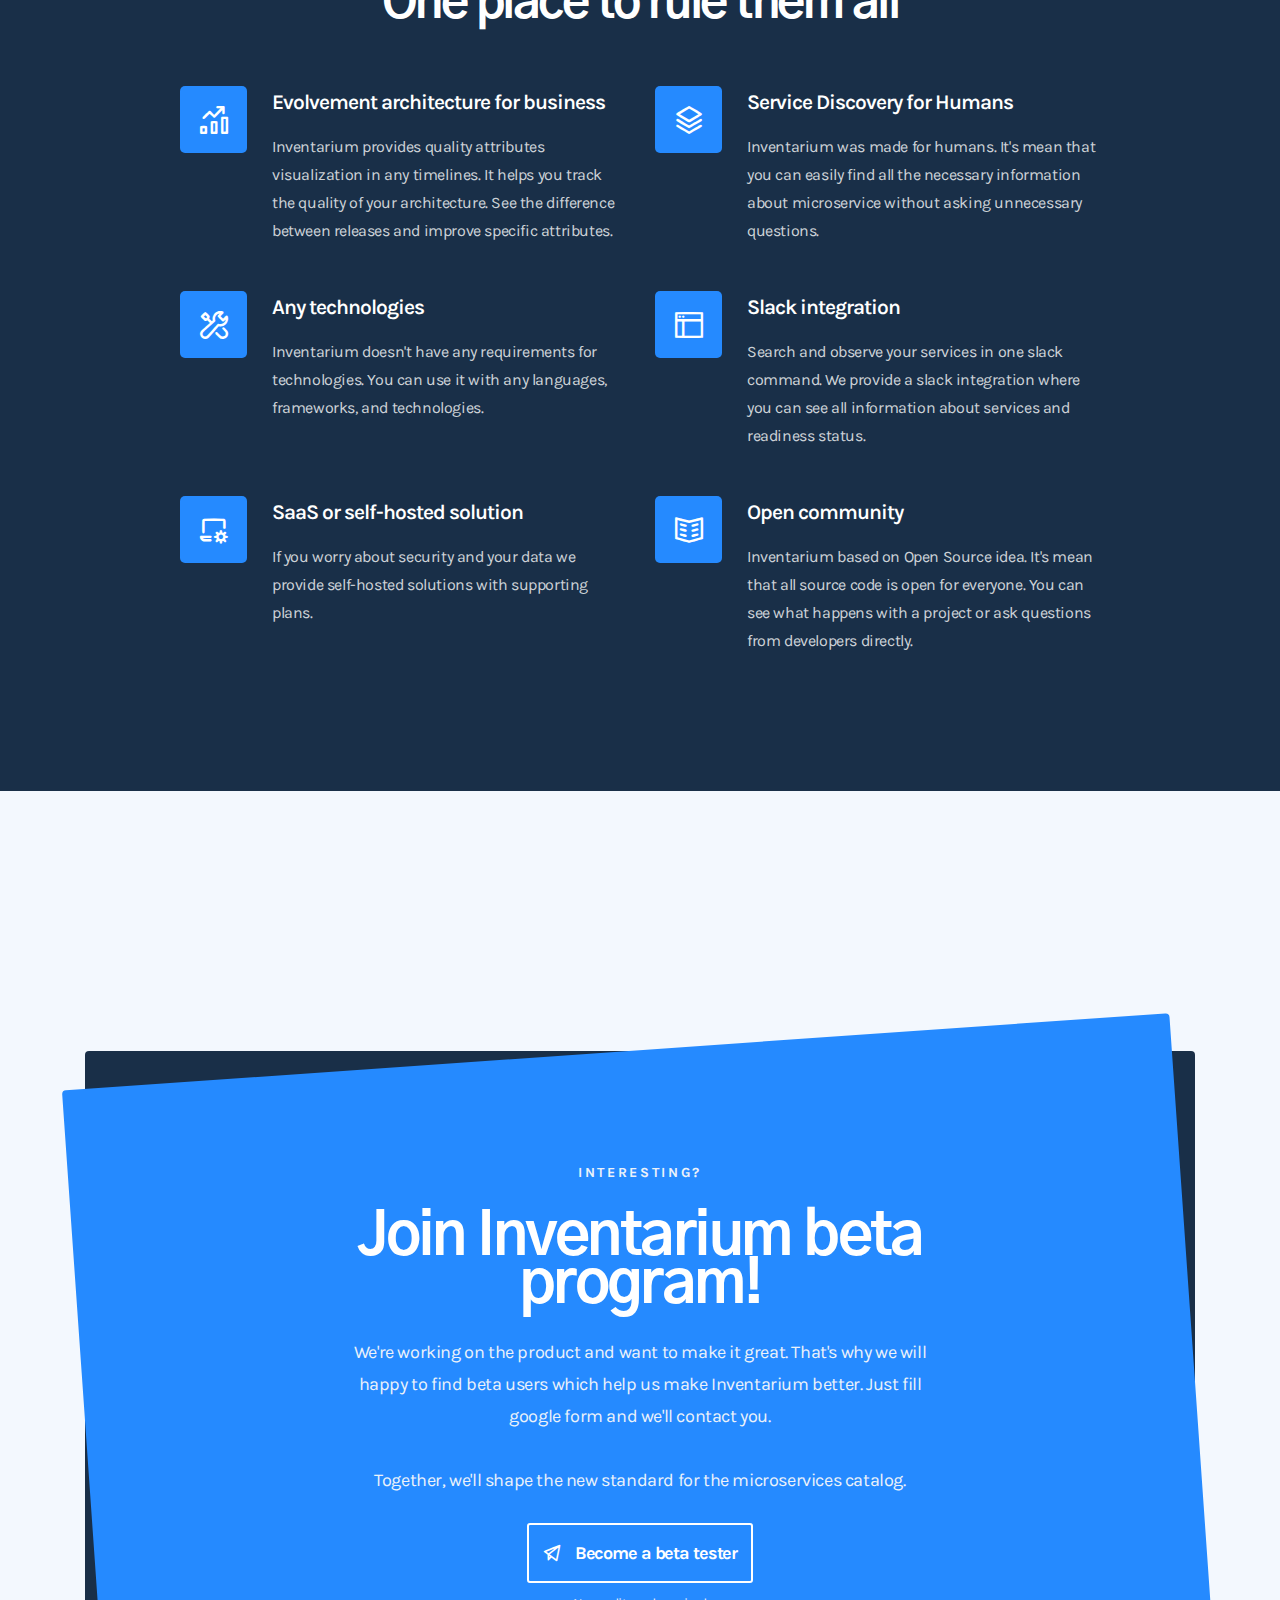
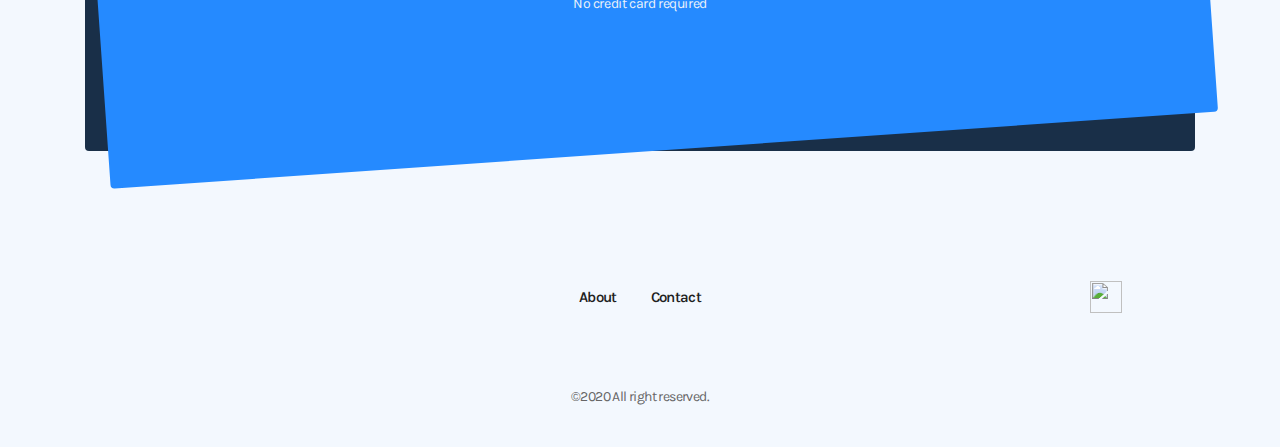
==== commit bccaa5b5: "Fix typo" ====
--- a/index.html
+++ b/index.html
@@ -335,7 +335,7 @@
                   <h2>Join Inventarium beta program!</h2>
 
                   <p>
-                    We're working on the product and want to make it great. That's why we will happy to find beta users which help us make Inventarium better. Just feel google form and we'll contact you. 
+                    We're working on the product and want to make it great. That's why we will happy to find beta users which help us make Inventarium better. Just fill google form and we'll contact you. 
 
                     <br />
                     <br />
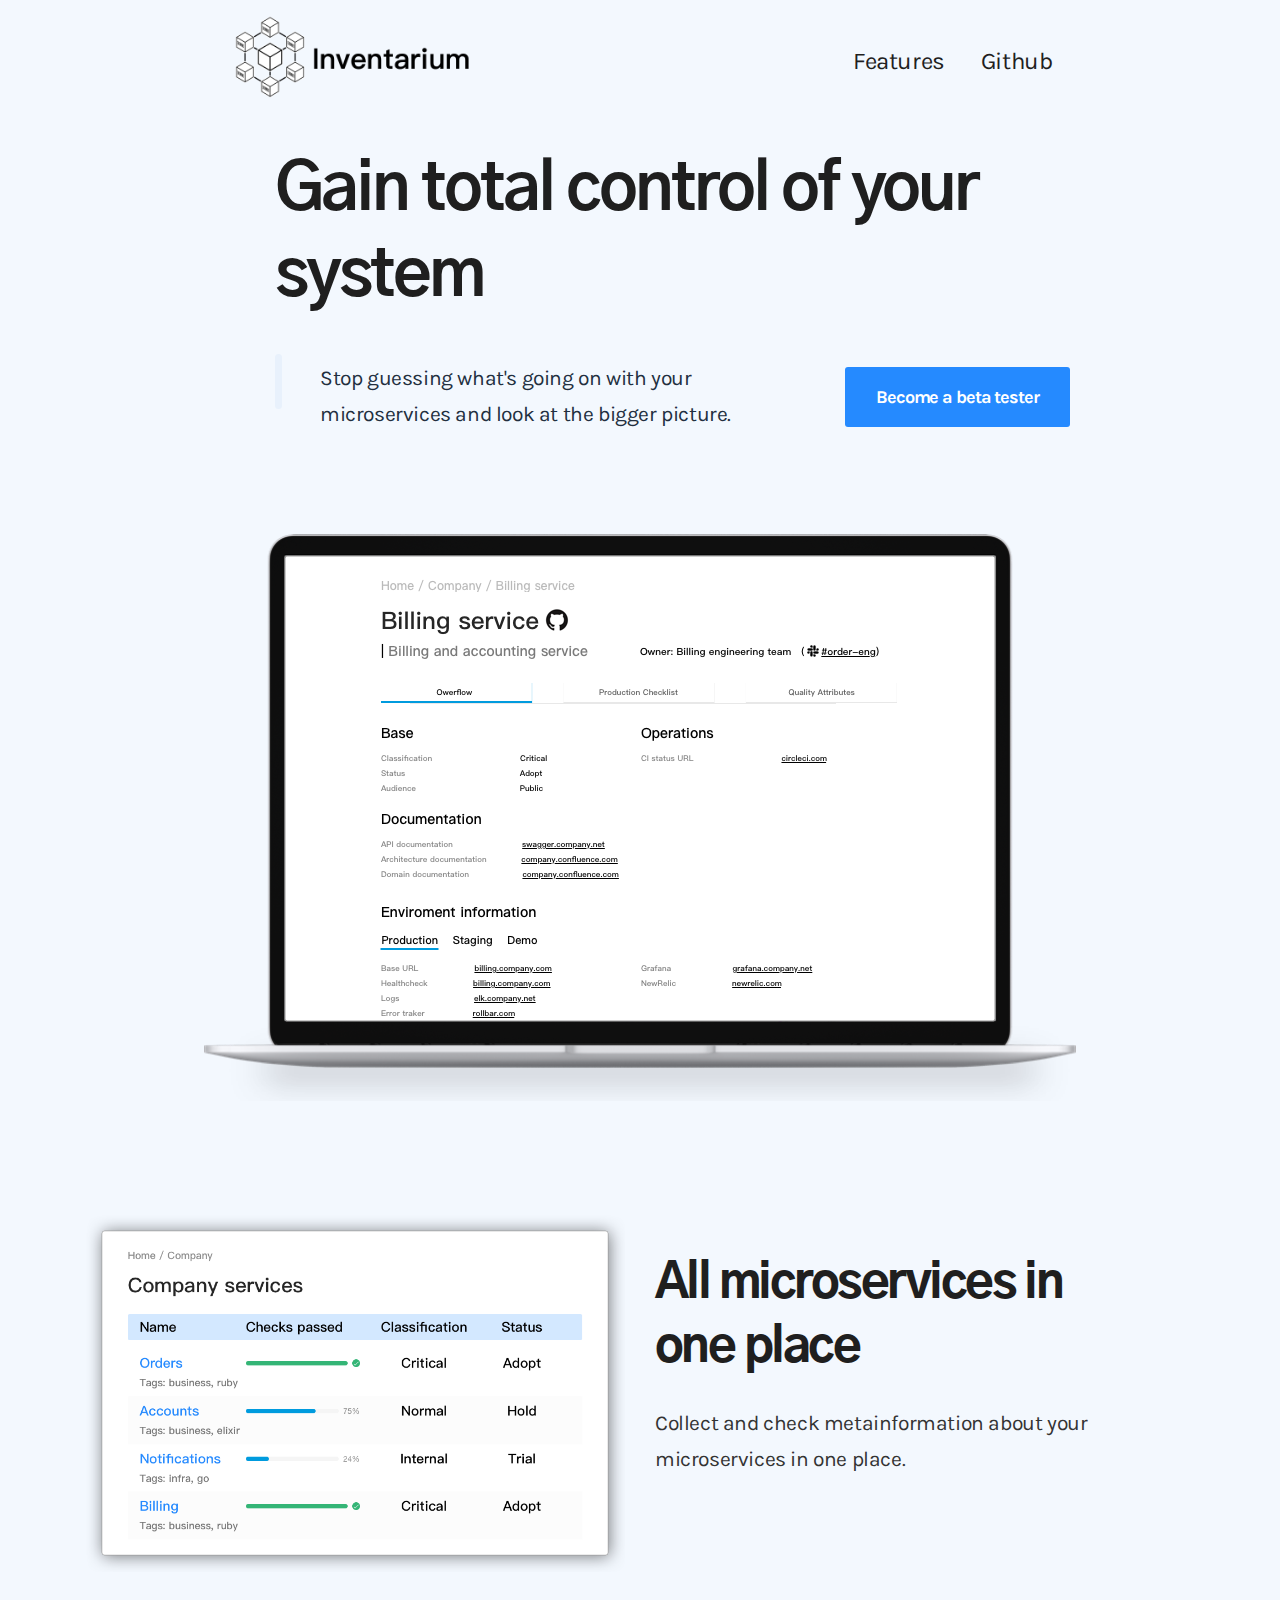
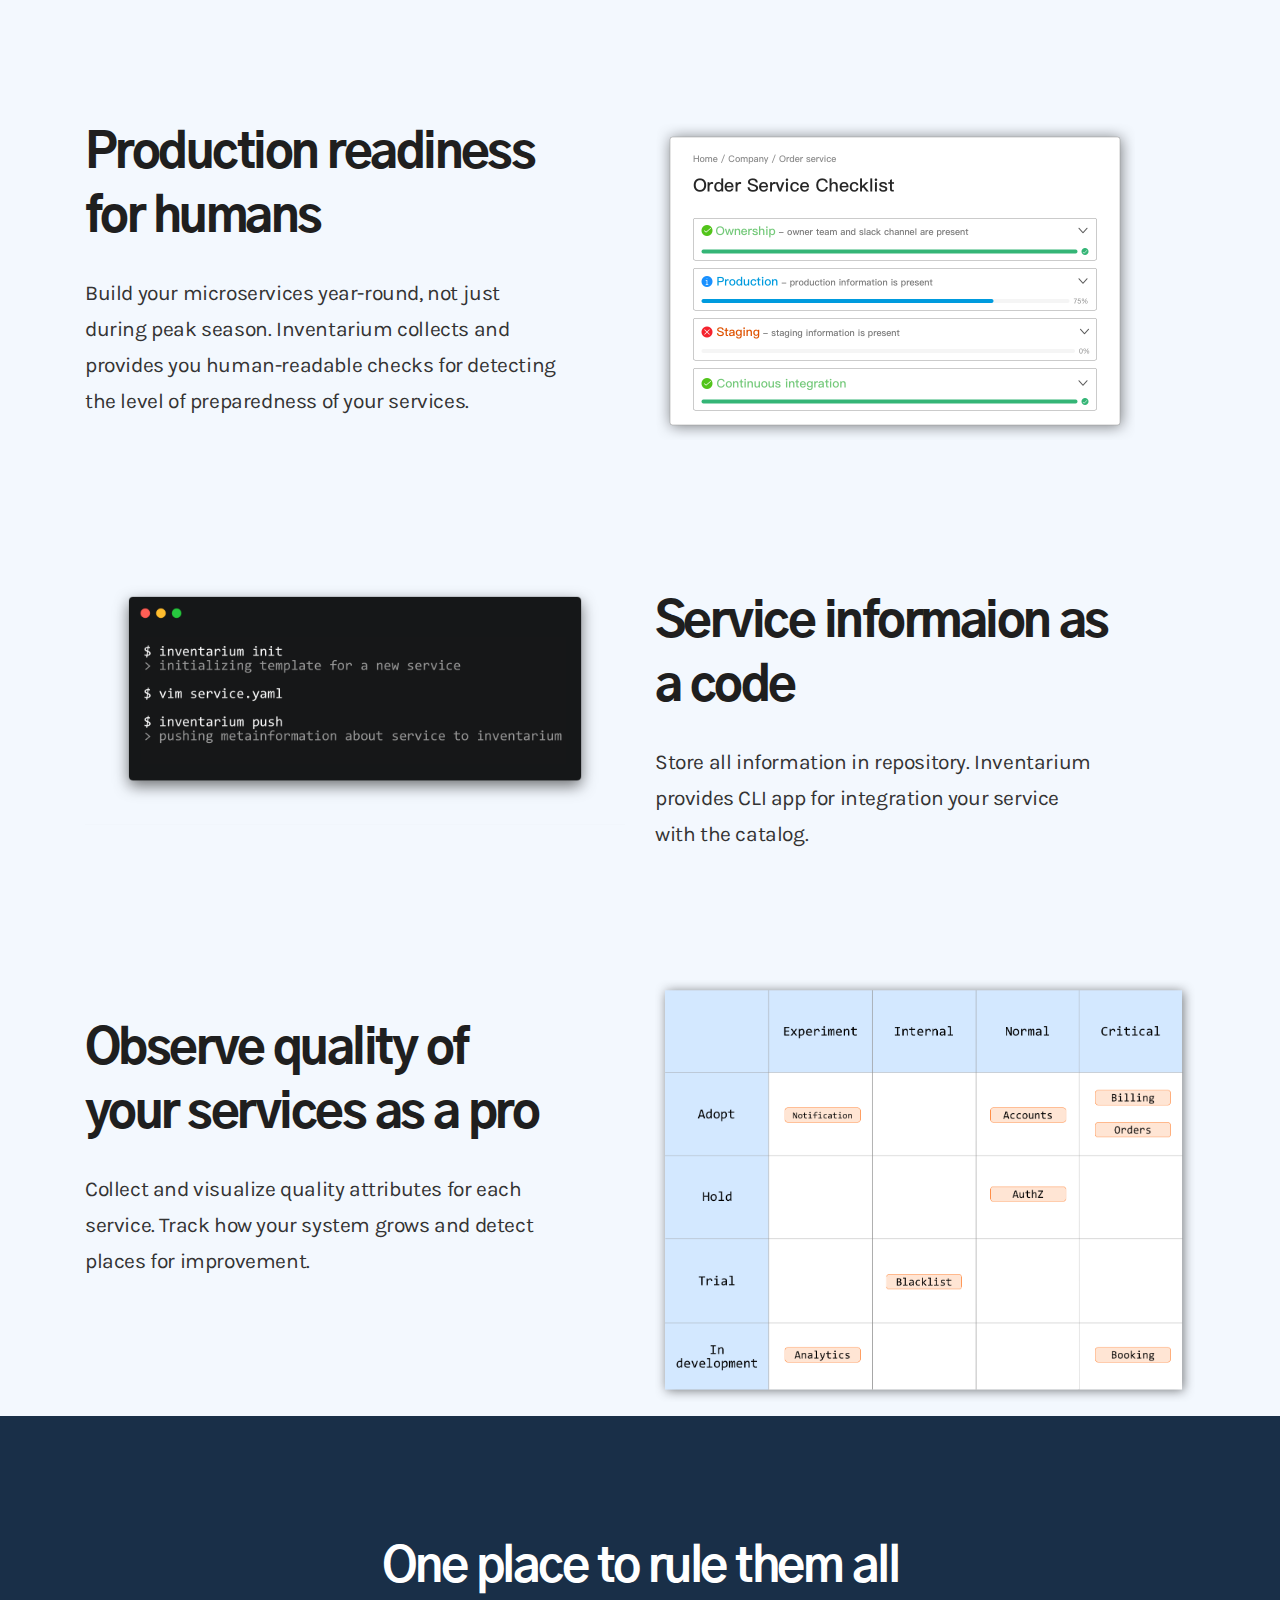
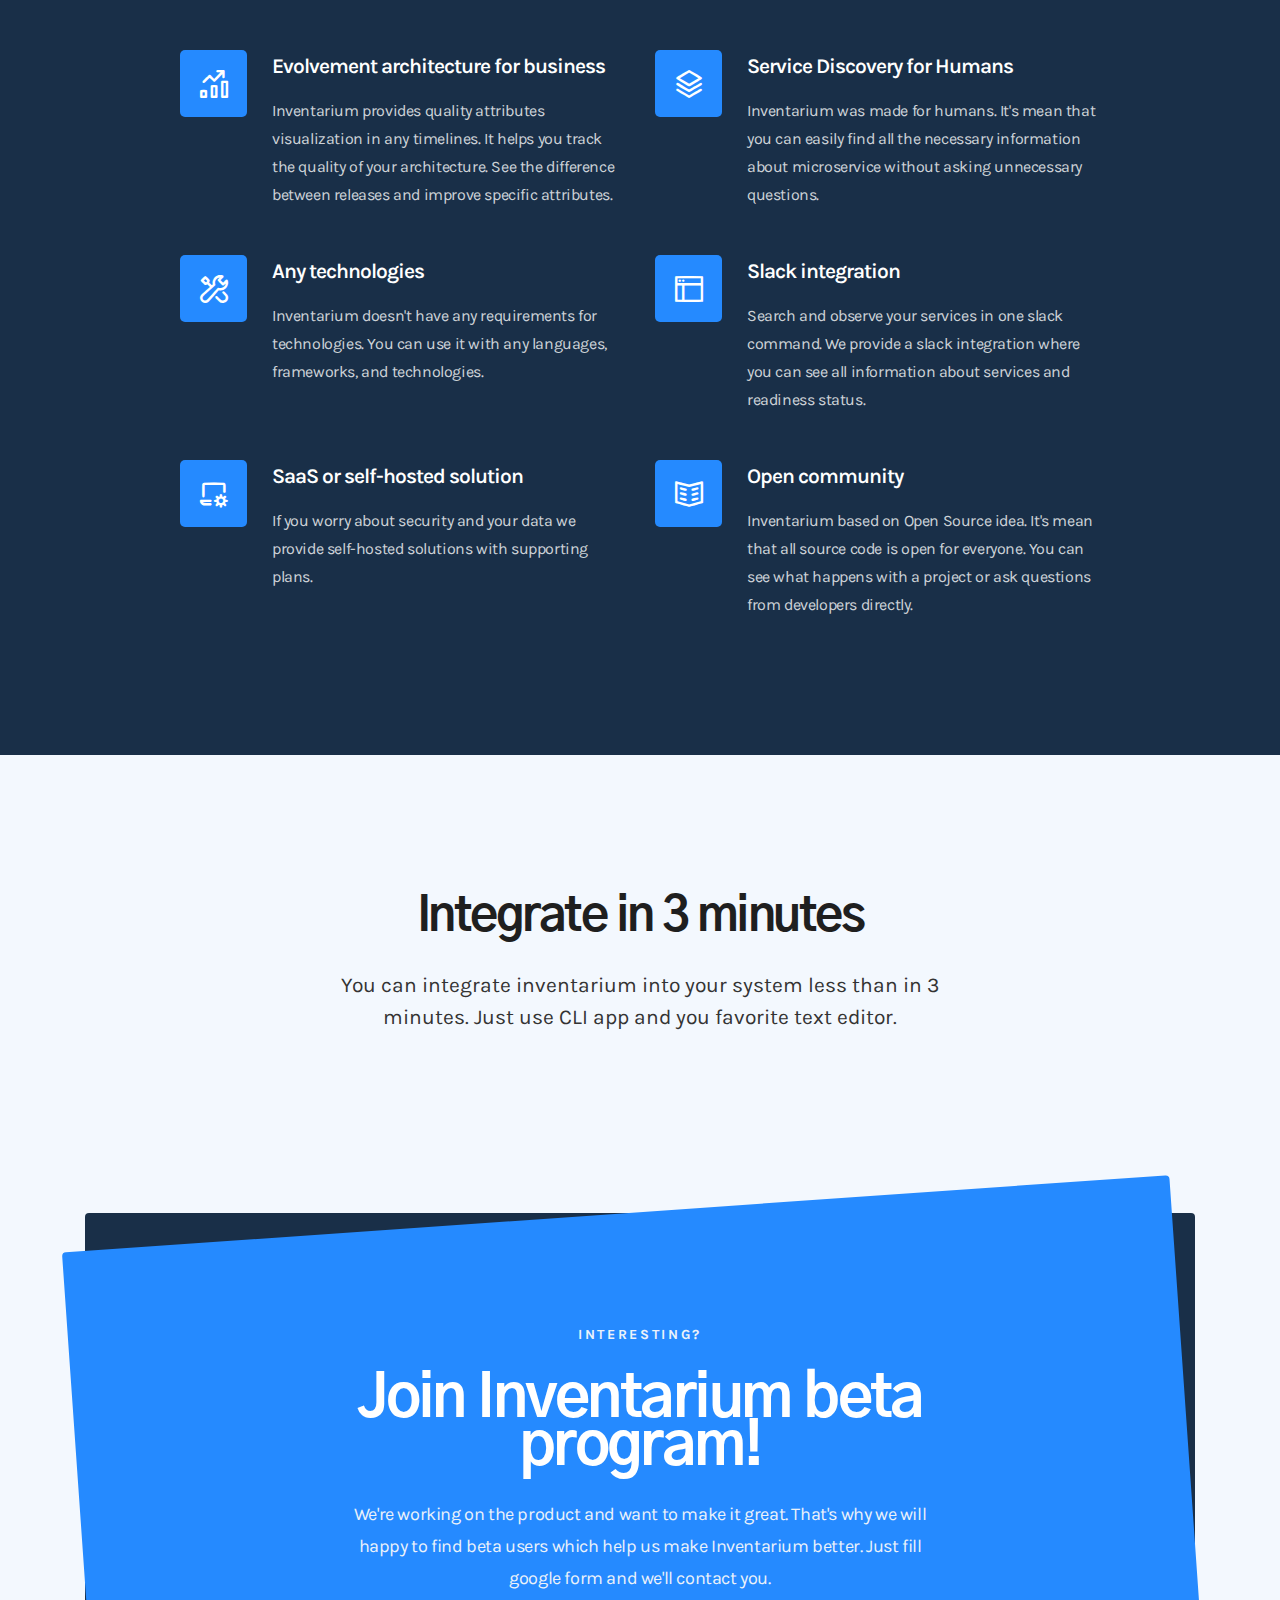
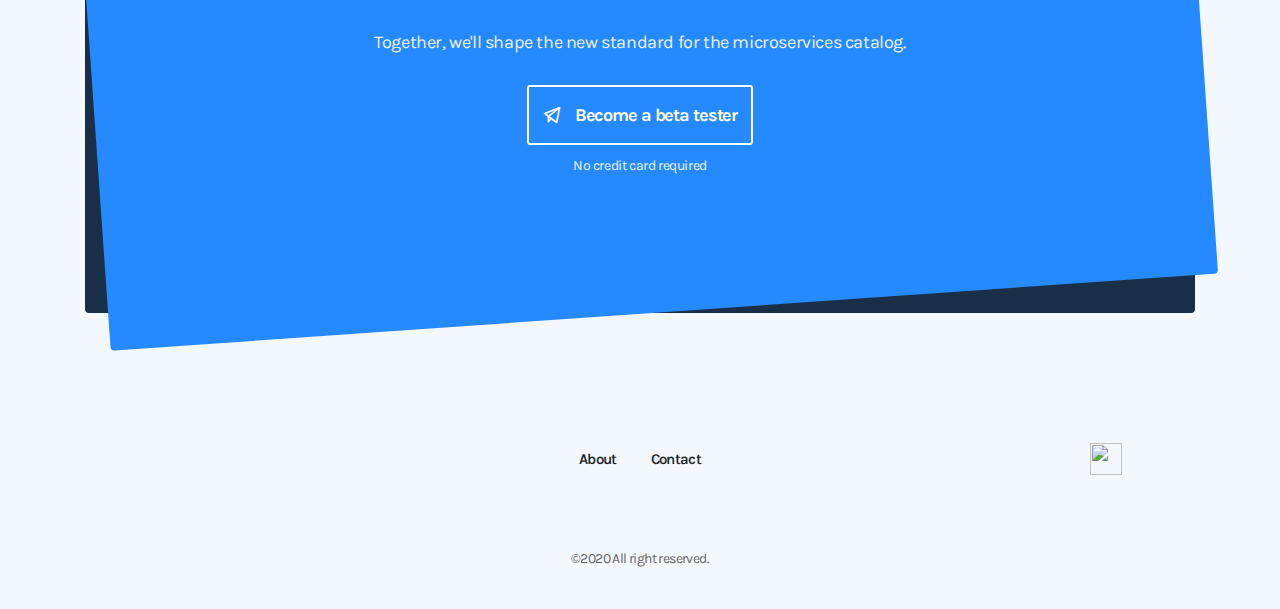
==== commit 1d0d7a54: "Update landing page" ====
--- a/index.html
+++ b/index.html
@@ -58,12 +58,16 @@
         <div class="container">
           <div class="row justify-content-center justify-content-lg-start">
             <div class="col-md-8 col-lg-8 offset-lg-2">
-              <h1 class="main-title">Microservices Catalog for busy companies</h1>
+              <h1 class="main-title">
+                Gain total control of your system
+              </h1>
             </div>
             <div class="col-md-8 col-lg-6 offset-lg-2">
               <div class="hero-content-wrapper">
                 <div class="main-content">
-                  <p>Avoid the inevitable sprawl and chaos of microservices architecture and track the services behind your products.</p>
+                  <p>
+                    Stop guessing what's going on with your microservices and look at the bigger picture.
+                  </p>
                 </div>
               </div>
             </div>
@@ -144,7 +148,7 @@
             </div>
             <div class="col-xl-6 col-sm-12 col-md-6 order-md-1">
               <div class="content-text content-left-content">
-                <h2>Control your production readiness</h2>
+                <h2>Production readiness for humans</h2>
                 <p>
                   Build your microservices year-round, not just during peak season.
                   Inventarium collects and provides you human-readable checks for detecting the level of preparedness of your services.
@@ -167,11 +171,9 @@
             </div>
             <div class="col-xl-6 col-md-6 offset-m-1 col-sm-12">
               <div class="content-right-content">
-                <h2>Easy for integration
-                  <br />
-                  Easy for use</h2>
-                <p>
-                Inventarium provides simple CLI command for integration and updating your information into the catalog.
+                <h2>Service informaion as a code</h2>
+                <p>
+                  Store all information in repository. Inventarium provides CLI app for integration your service with the catalog.
                 </p>
               </div>
             </div>
@@ -313,6 +315,15 @@
         <div class="container">
           <div class="row justify-content-center">
             <div class="col-lg-8">
+              <div class="section-title">
+                <h2>Integrate in 3 minutes</h2>
+                <p>
+                  You can integrate inventarium into your system less than in 3 minutes. Just use CLI app and you favorite text editor.
+                </p>
+              </div>
+
+              <script id="asciicast-324866" src="https://asciinema.org/a/324866.js" async></script>
+
               <!-- <div class="section&#45;title"> -->
               <!--   <h2>30,000+ Customers Trust Us</h2> -->
               <!--   <p>We designed and tested prototypes that helped identify pain points in the account -->
@@ -322,6 +333,8 @@
           </div>
         </div>
       </section>
+
+
 
       <!-- Cta Section -->
       <section class="cta-section">
--- a/stylesheets/index.css
+++ b/stylesheets/index.css
@@ -629,21 +629,21 @@
 
 @media (min-width: 576px) {
   .main-title {
-    font-size: 48px;
+    font-size: 46px;
     line-height: 76px;
   }
 }
 
 @media (min-width: 768px) {
   .main-title {
-    font-size: 58px;
+    font-size: 56px;
     line-height: 86px;
   }
 }
 
 @media (min-width: 992px) {
   .main-title {
-    font-size: 65px;
+    font-size: 61px;
     padding-right: 21px;
     text-align: left;
   }
@@ -651,7 +651,7 @@
 
 @media (min-width: 1200px) {
   .main-title {
-    font-size: 70px;
+    font-size: 66px;
   }
 }
 
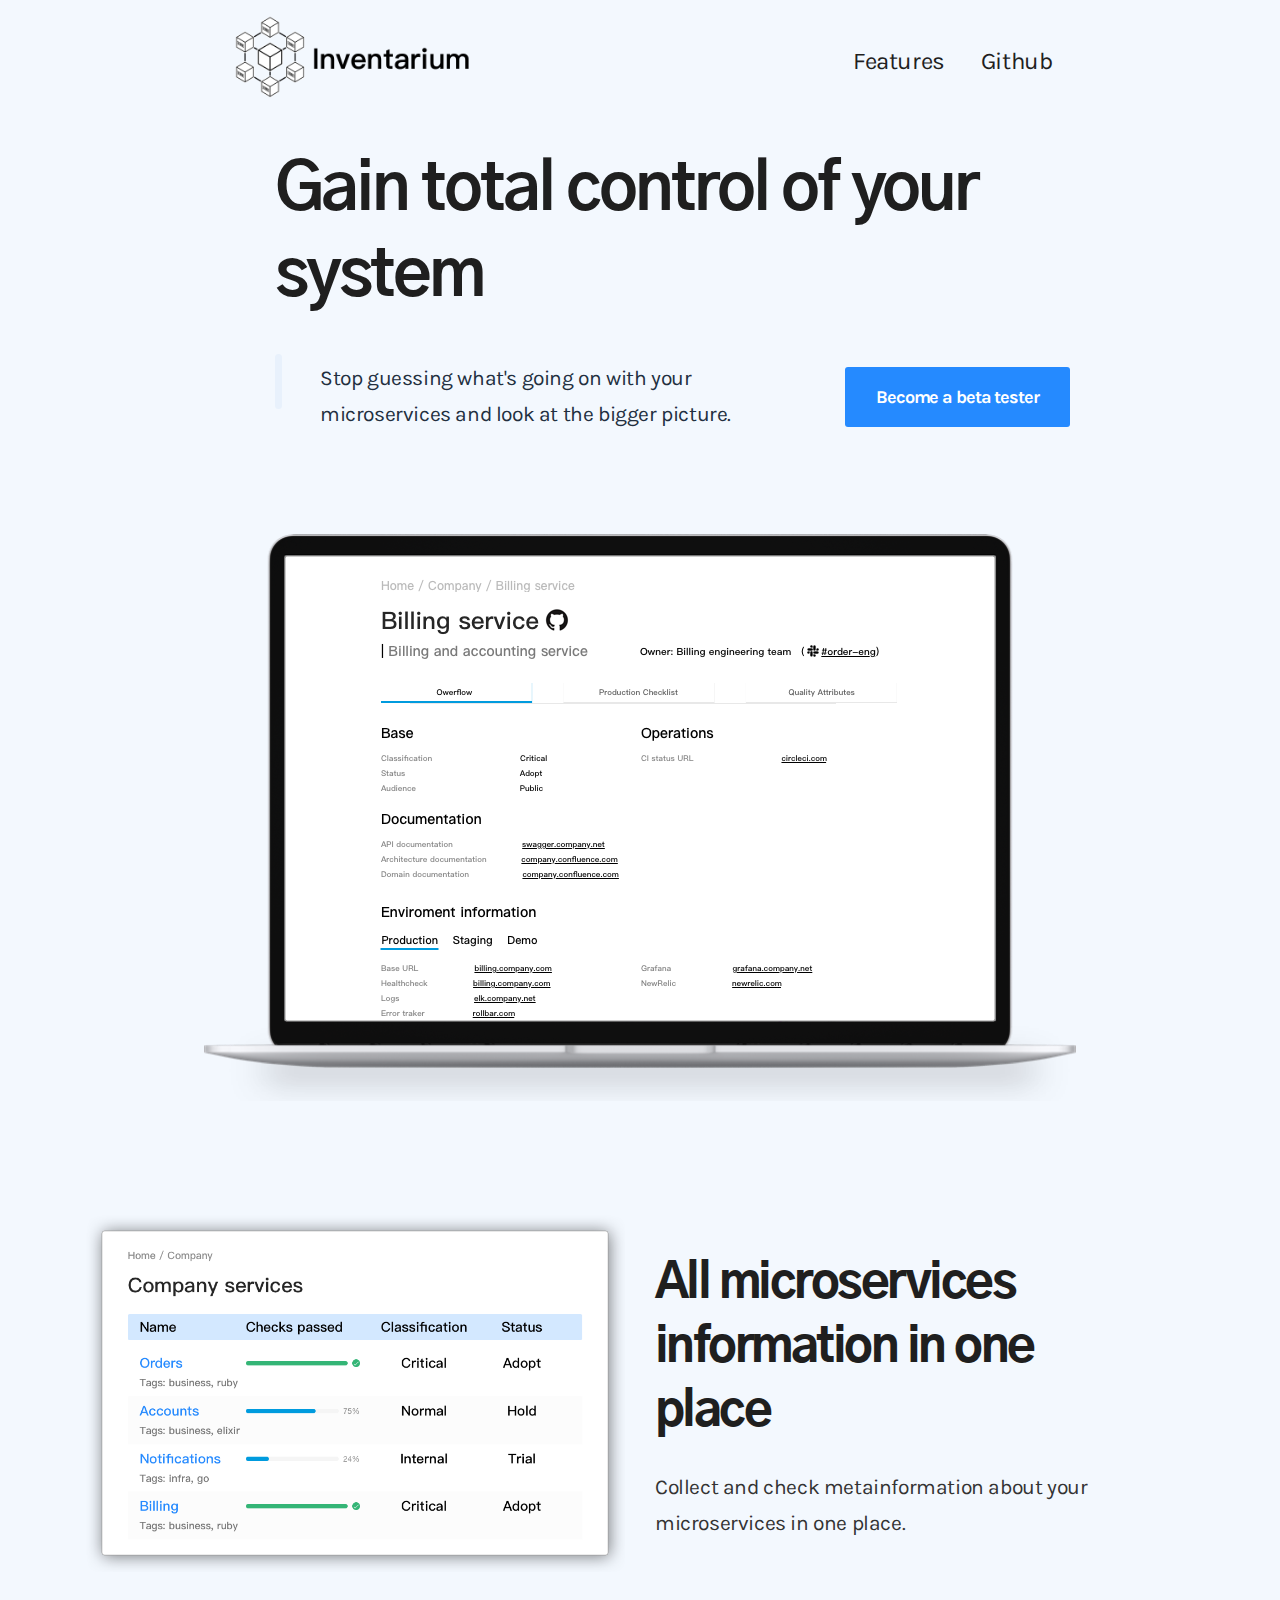
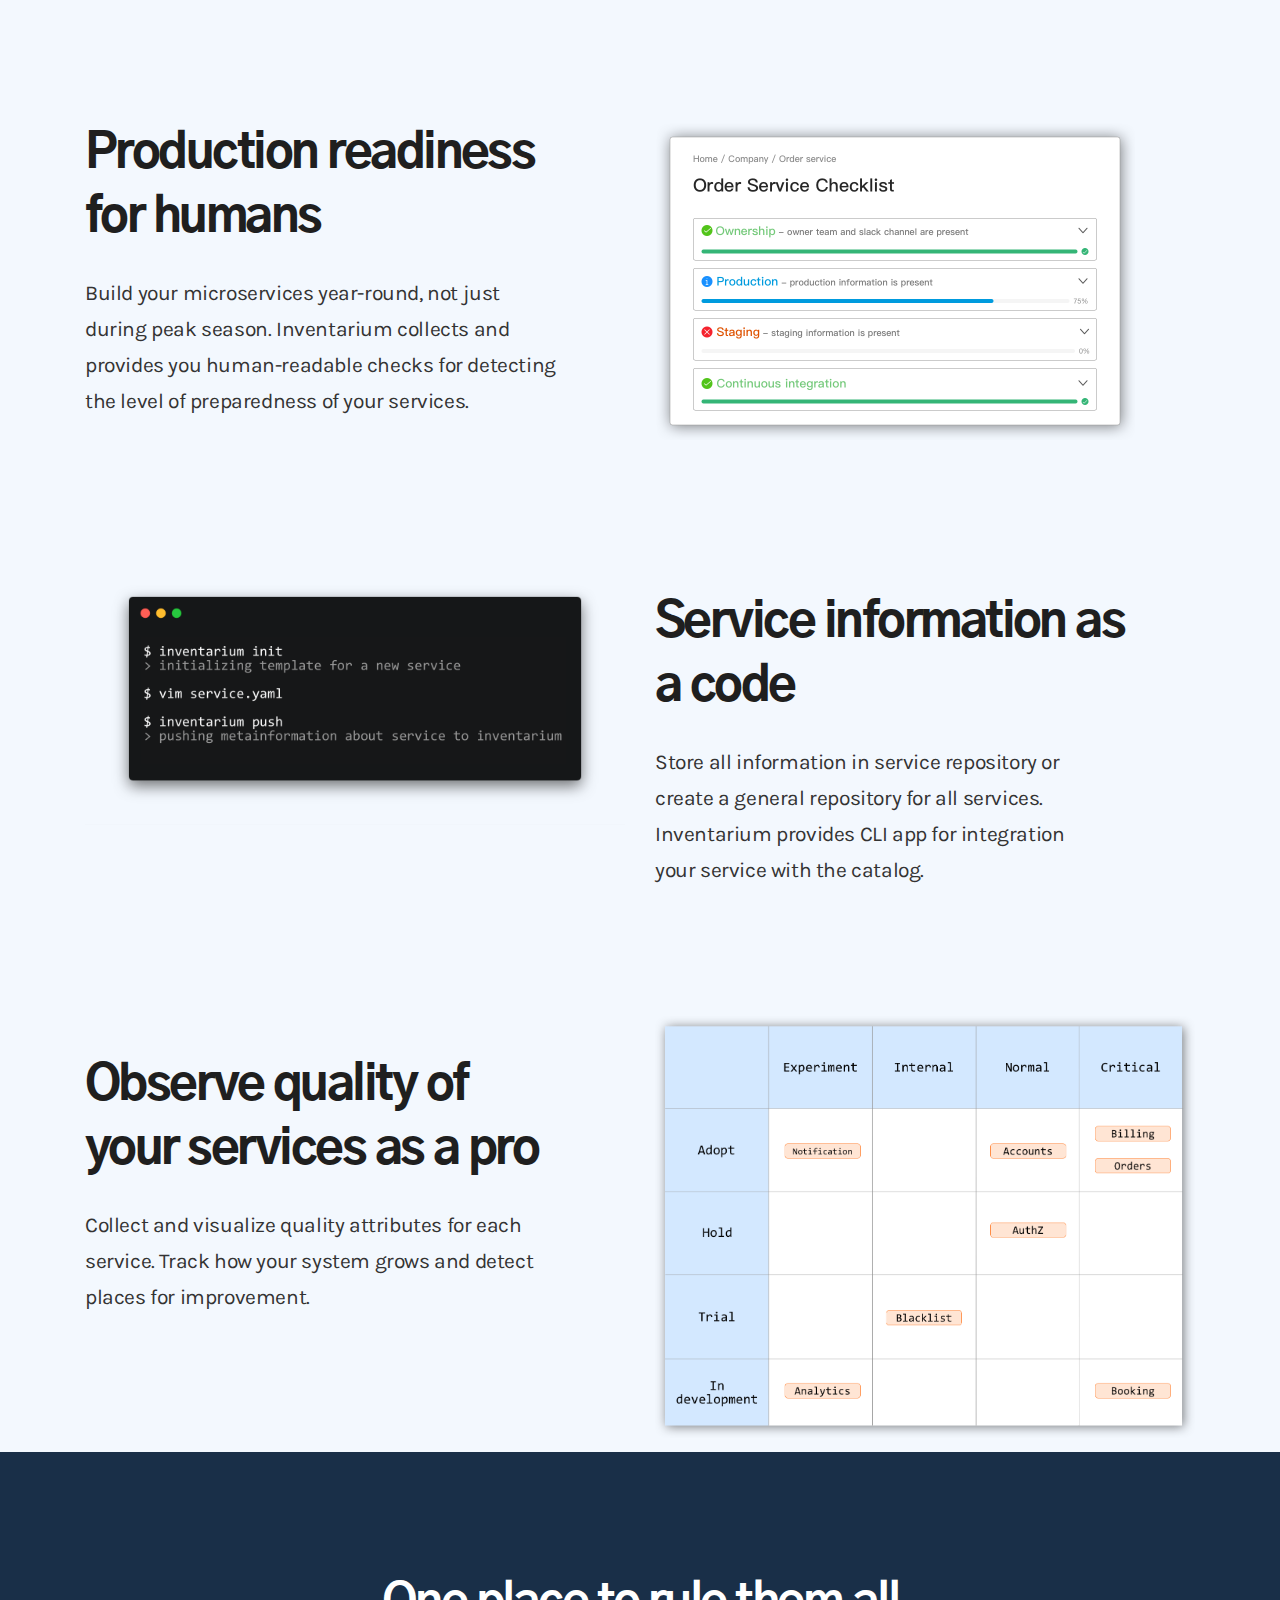
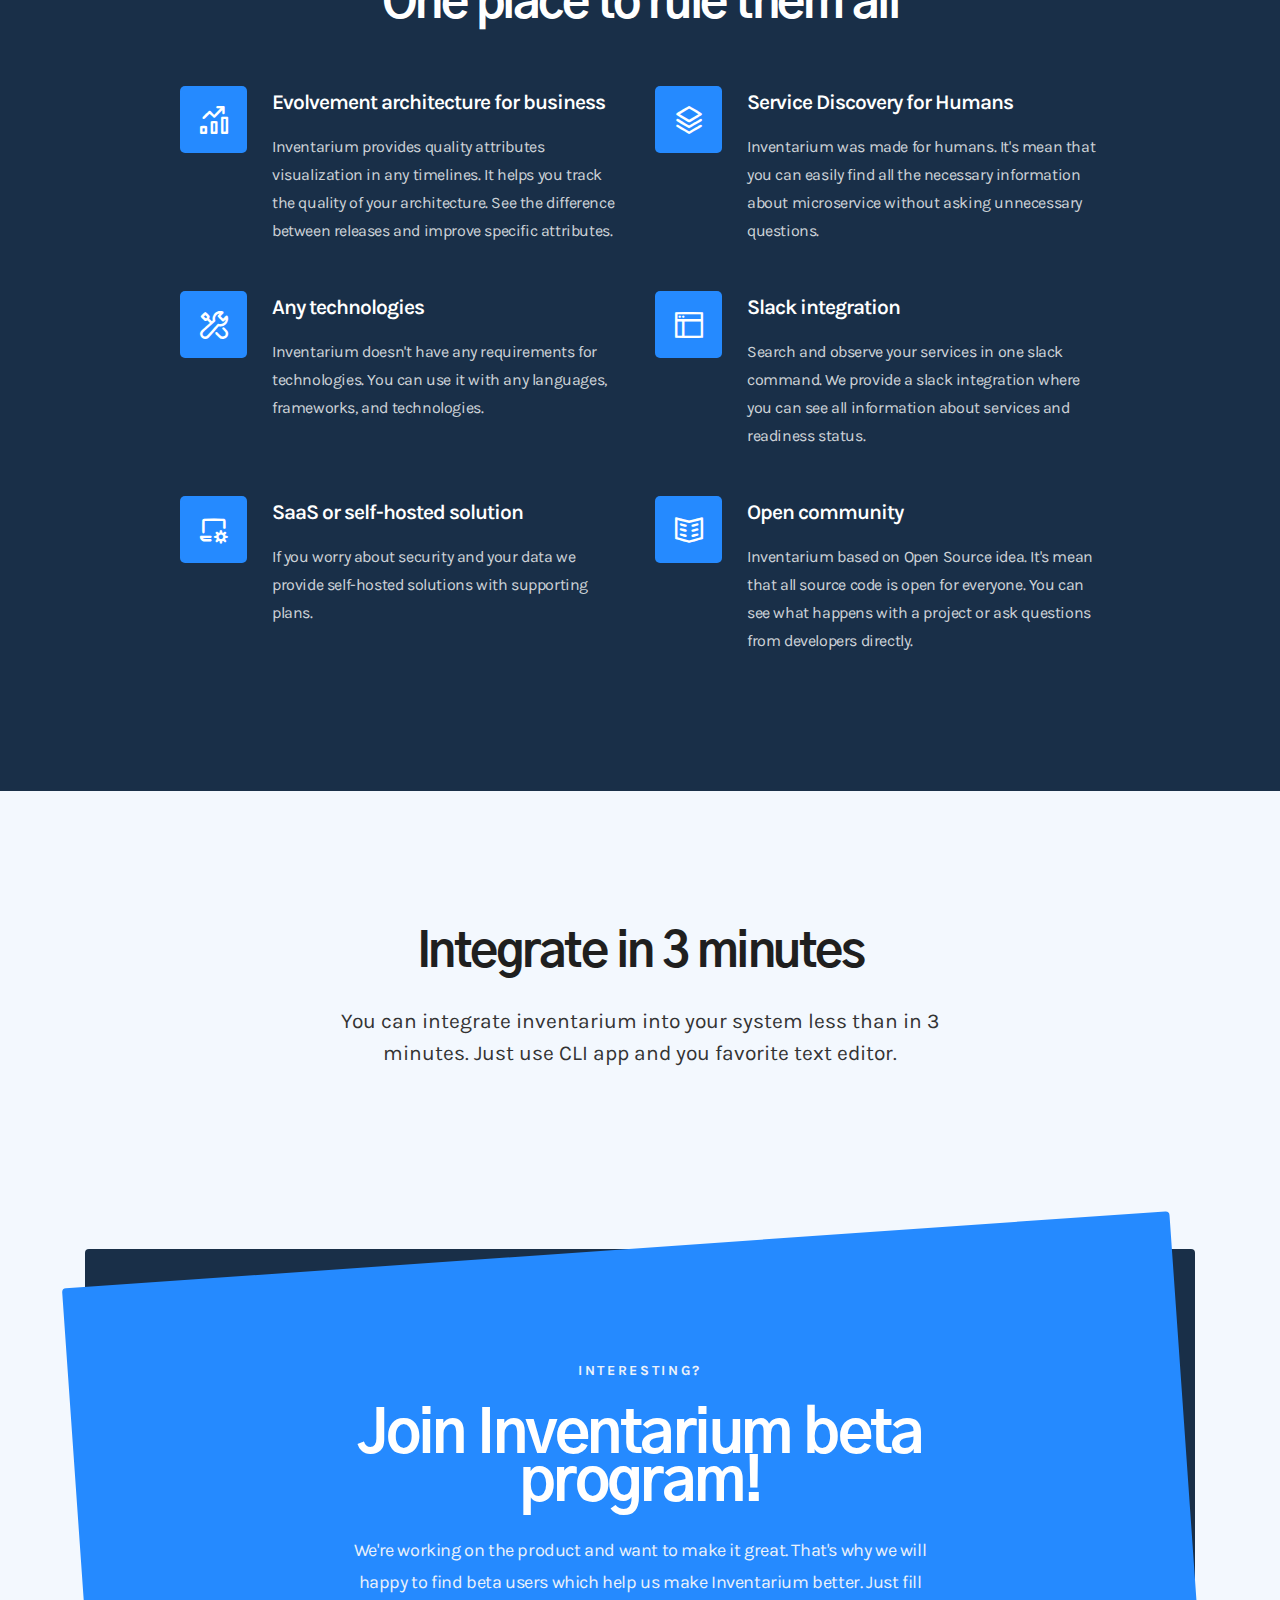
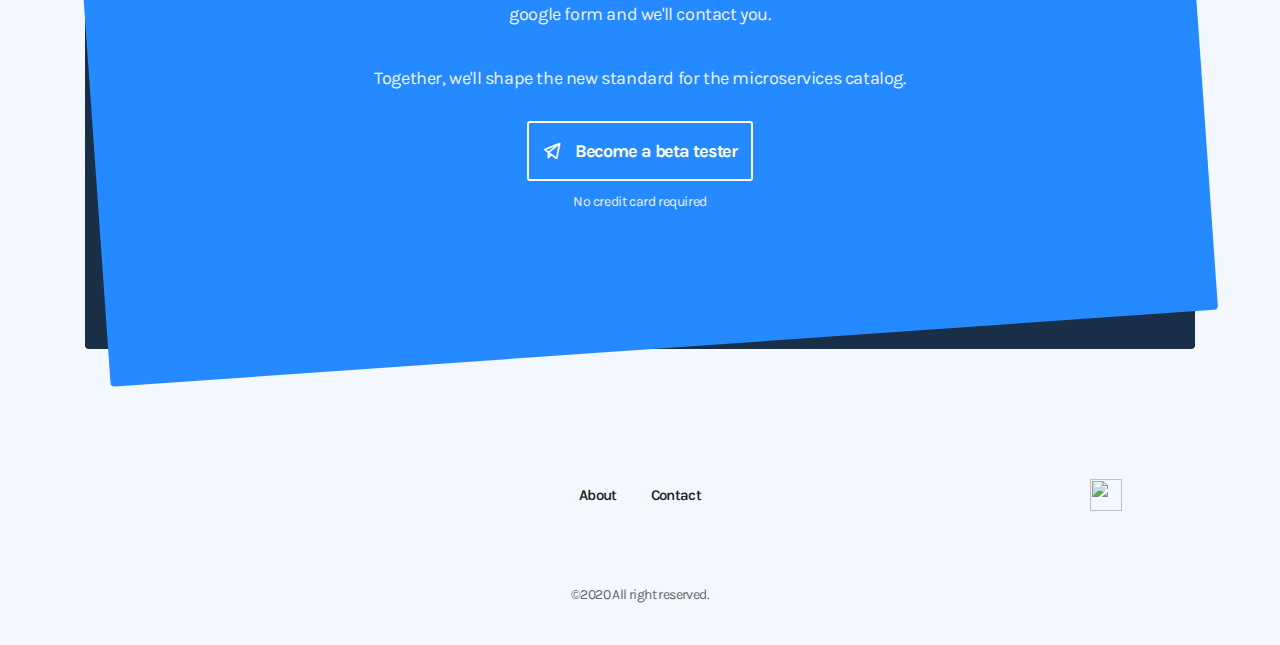
==== commit 5735ec39: "Fix landing page again" ====
--- a/index.html
+++ b/index.html
@@ -127,7 +127,7 @@
 
             <div class="col-lg-6  col-md-6">
               <div class="content-right-content">
-                <h2>All microservices in one place</h2>
+                <h2>All microservices information in one place</h2>
                 <p>
                   Collect and check metainformation about your microservices in one place.
                 </p>
@@ -171,9 +171,9 @@
             </div>
             <div class="col-xl-6 col-md-6 offset-m-1 col-sm-12">
               <div class="content-right-content">
-                <h2>Service informaion as a code</h2>
-                <p>
-                  Store all information in repository. Inventarium provides CLI app for integration your service with the catalog.
+                <h2>Service information as a code</h2>
+                <p>
+                  Store all information in service repository or create a general repository for all services. Inventarium provides CLI app for integration your service with the catalog.
                 </p>
               </div>
             </div>
